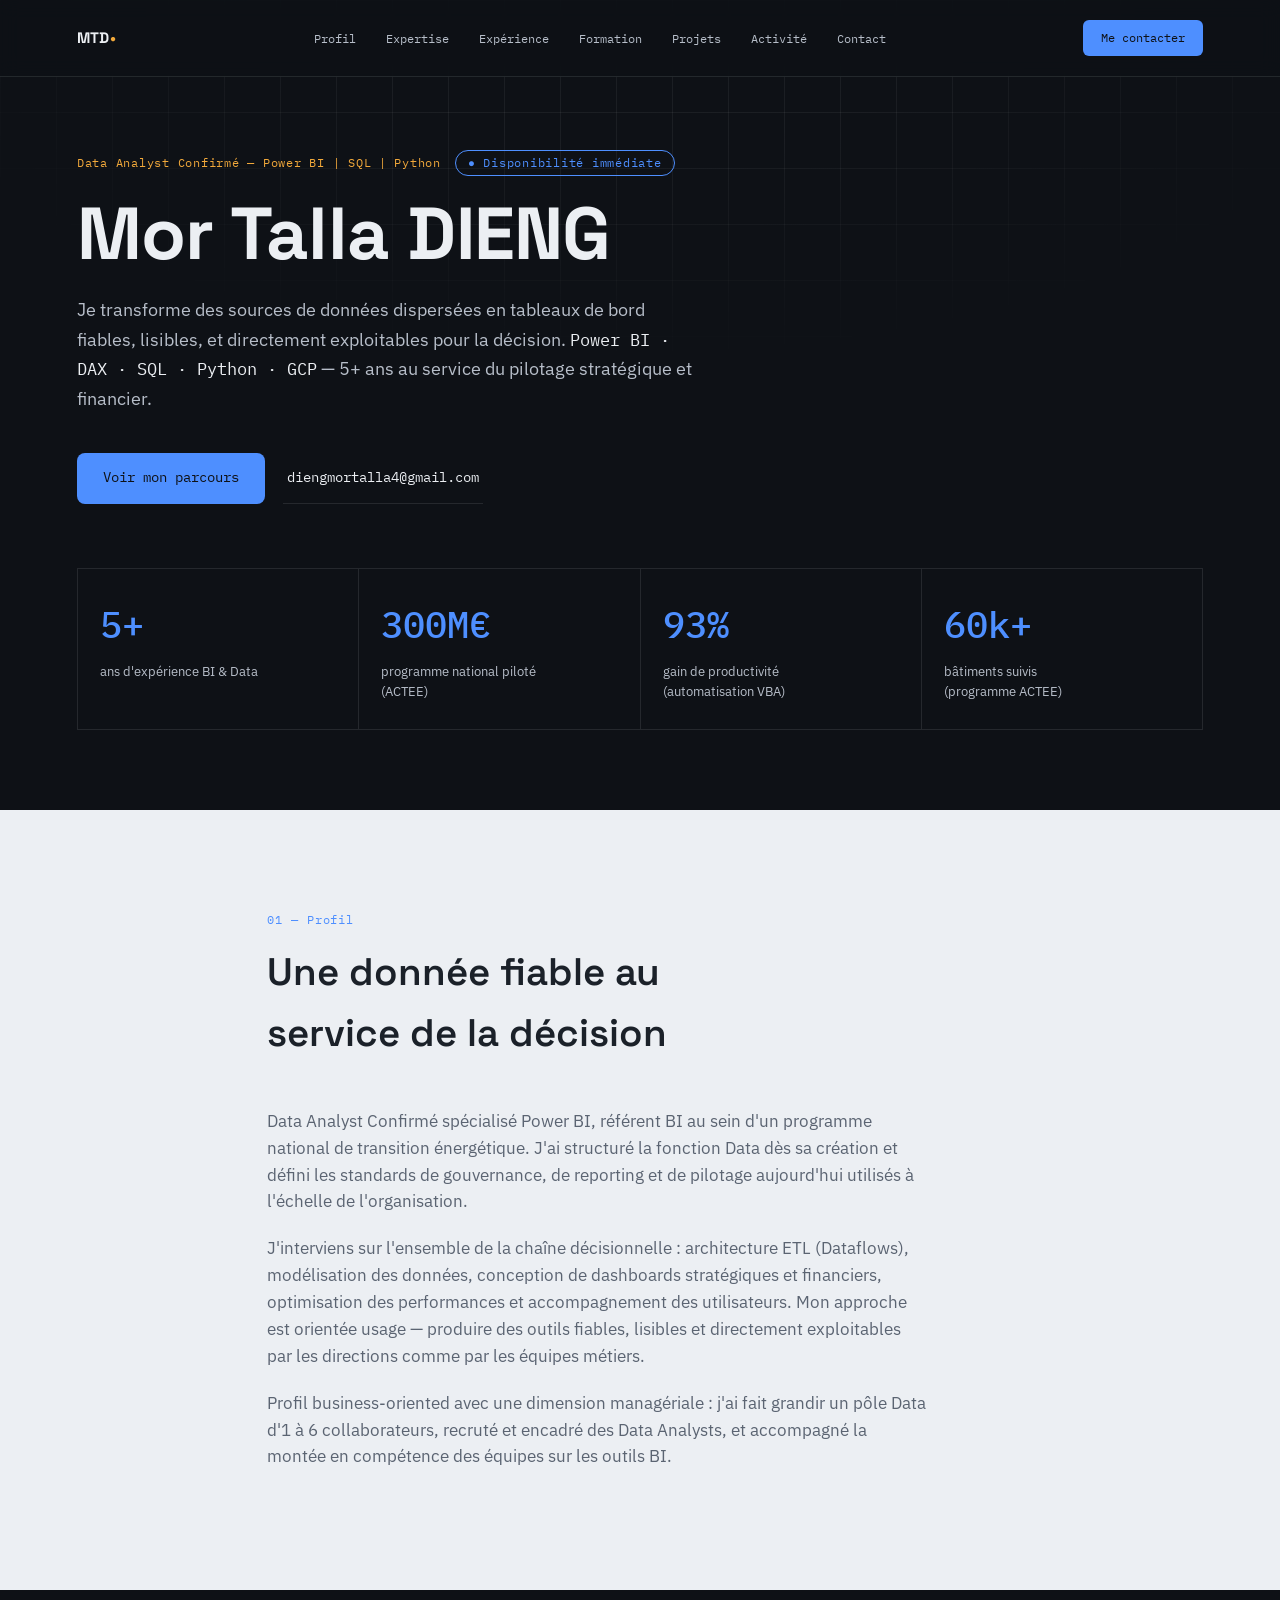
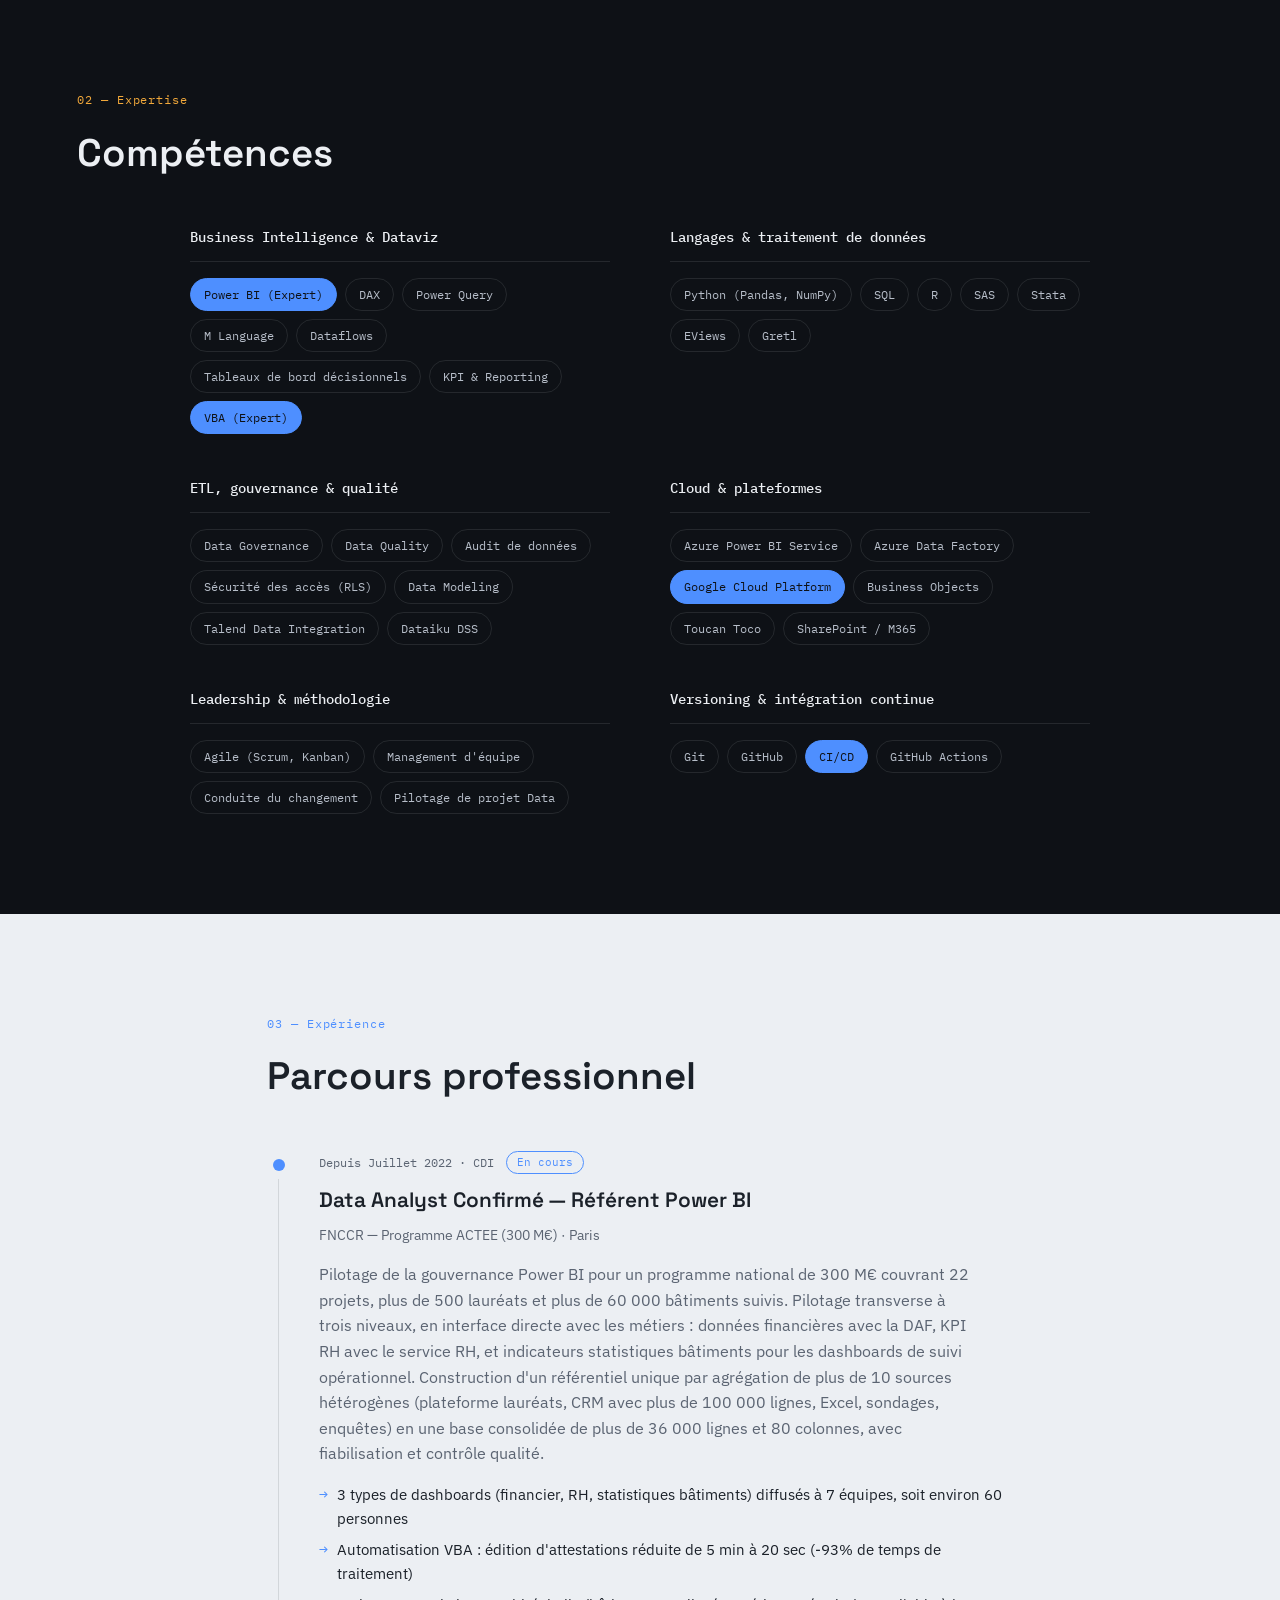
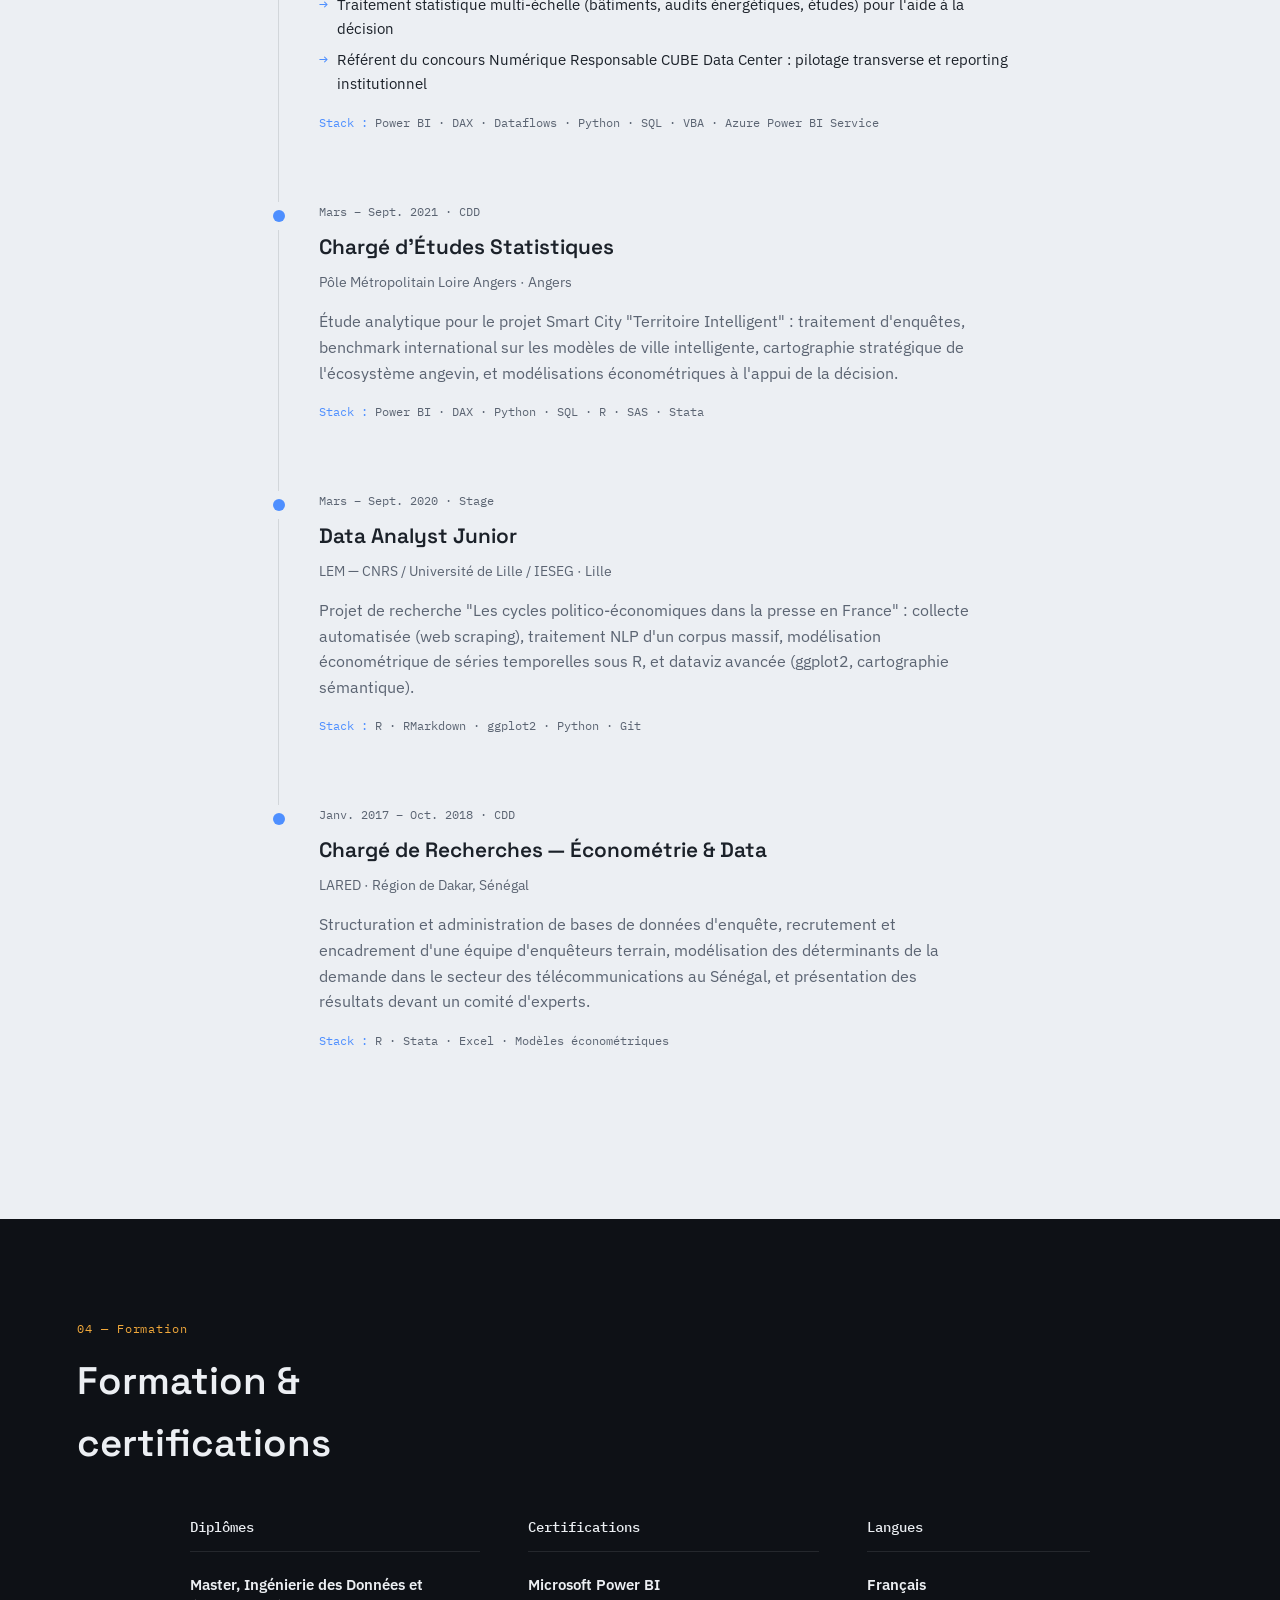
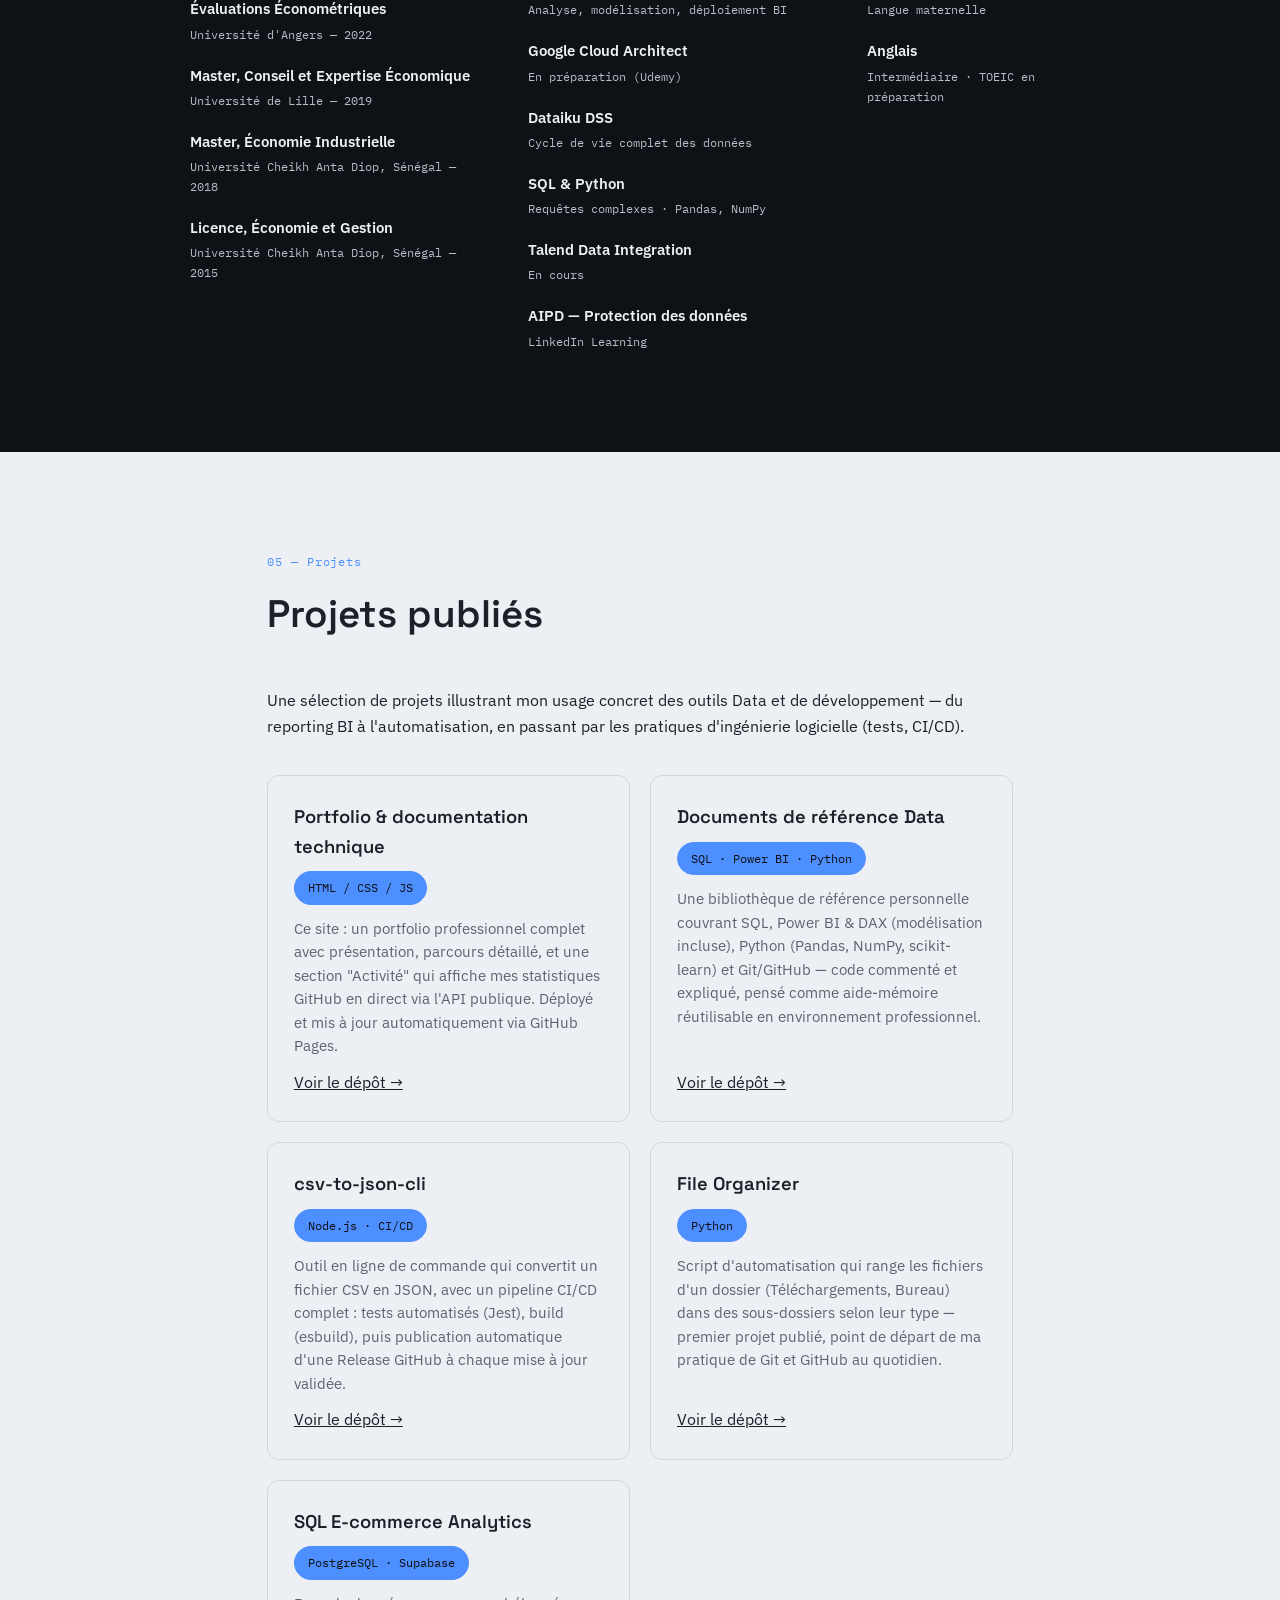
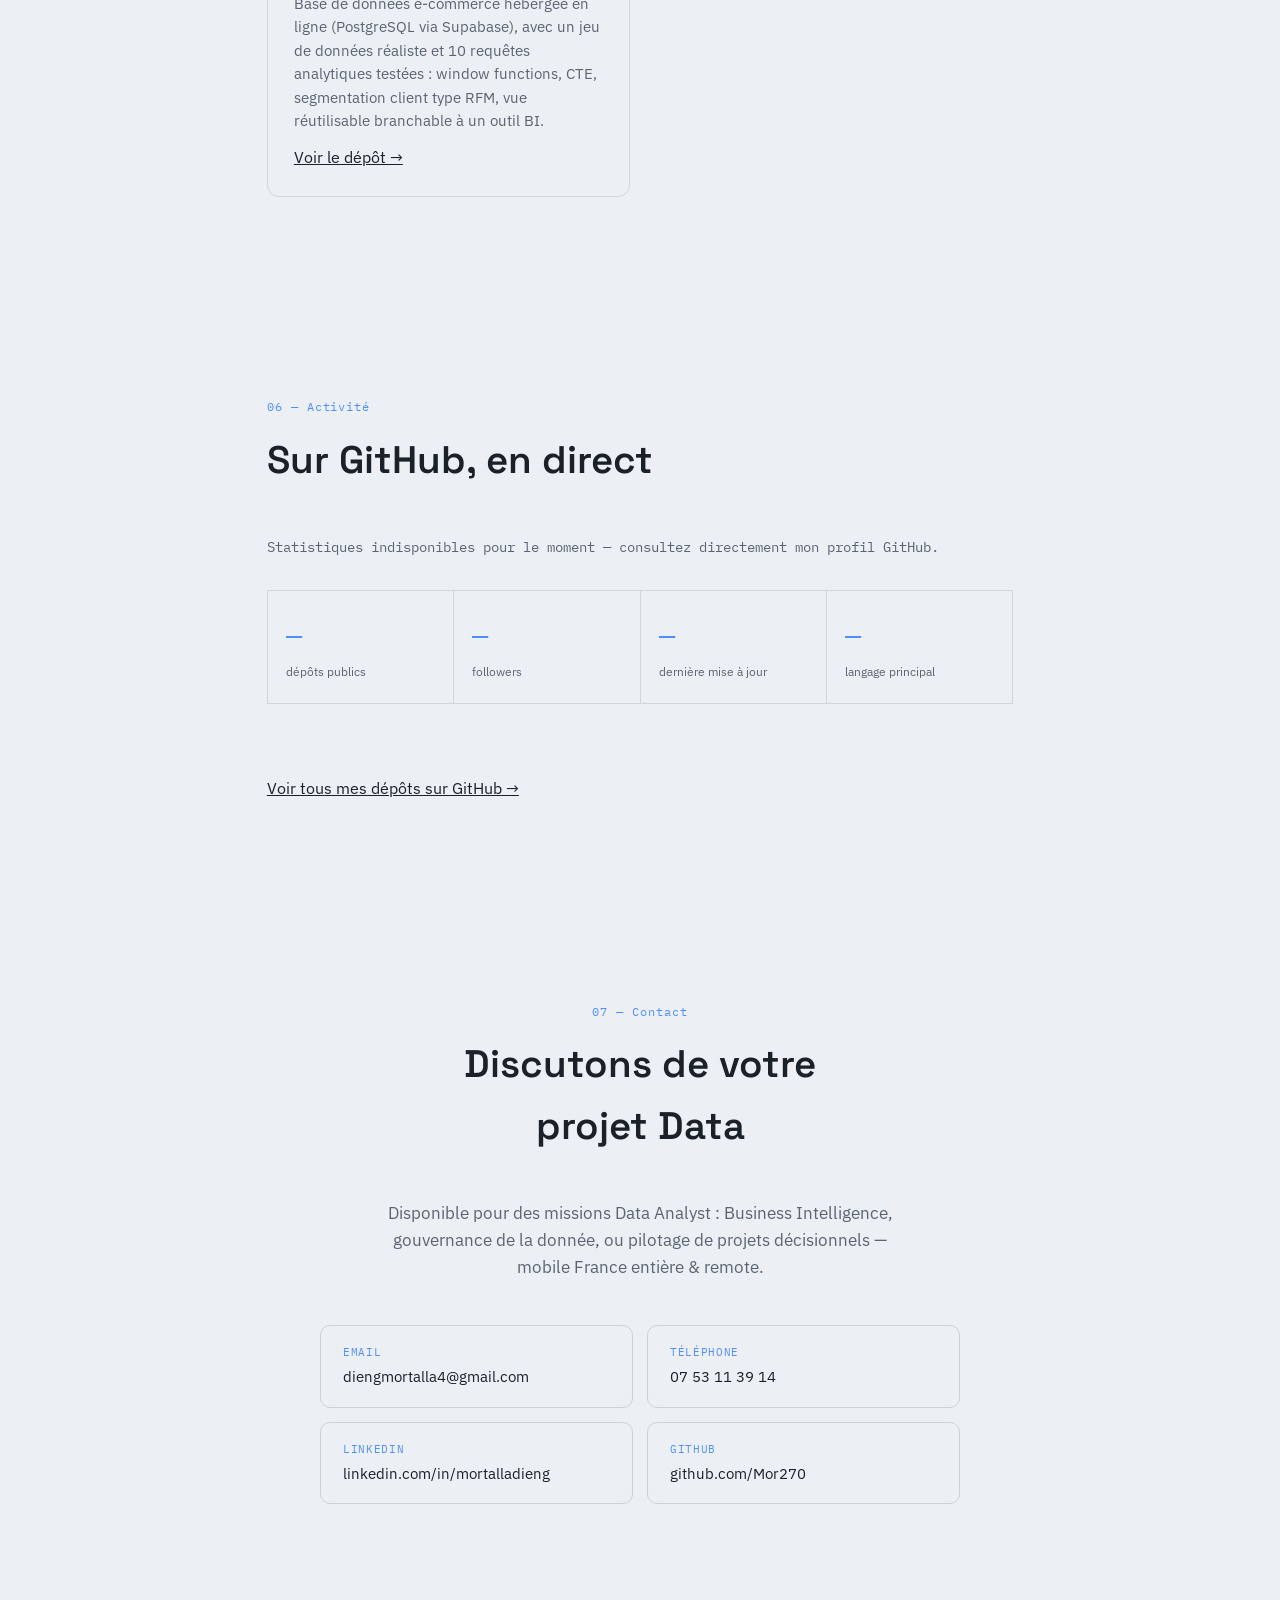
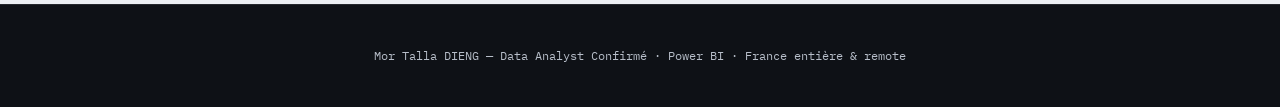
==== index.html @ d87e09d9 "Update portfolio description experience years" ====
<!DOCTYPE html>
<html lang="fr">
<head>
<meta charset="UTF-8">
<meta name="viewport" content="width=device-width, initial-scale=1.0">
<title>Mor Talla DIENG — Data Analyst Confirmé · Power BI | SQL | Python</title>
<meta name="description" content="Portfolio de Mor Talla DIENG, Data Analyst Confirmé spécialisé Power BI, SQL, Python. 4+ ans d'expérience en Business Intelligence.">
<link rel="preconnect" href="https://fonts.googleapis.com">
<link rel="preconnect" href="https://fonts.gstatic.com" crossorigin>
<link href="https://fonts.googleapis.com/css2?family=Space+Grotesk:wght@500;600;700&family=IBM+Plex+Sans:wght@400;500;600&family=IBM+Plex+Mono:wght@400;500&display=swap" rel="stylesheet">
<link rel="stylesheet" href="style.css">
</head>
<body>

<nav class="nav">
  <span class="nav-mark">MTD<span class="nav-dot">•</span></span>
  <div class="nav-links">
    <a href="#profil">Profil</a>
    <a href="#expertise">Expertise</a>
    <a href="#experience">Expérience</a>
    <a href="#formation">Formation</a>
    <a href="#projets">Projets</a>
    <a href="#activite">Activité</a>
    <a href="#contact">Contact</a>
  </div>
  <a href="mailto:diengmortalla4@gmail.com" class="nav-cta">Me contacter</a>
</nav>

<header class="hero">
  <div class="hero-grid" aria-hidden="true"></div>
  <p class="eyebrow">Data Analyst Confirmé — Power BI | SQL | Python <span class="availability-badge">● Disponibilité immédiate</span></p>
  <h1 class="hero-title">Mor Talla DIENG</h1>
  <p class="hero-sub">Je transforme des sources de données dispersées en tableaux de bord fiables, lisibles, et directement exploitables pour la décision. <span class="hero-sub-accent">Power BI · DAX · SQL · Python · GCP</span> — 5+ ans au service du pilotage stratégique et financier.</p>

  <div class="hero-actions">
    <a href="#experience" class="hero-cta-primary">Voir mon parcours</a>
    <a href="mailto:diengmortalla4@gmail.com" class="hero-cta-secondary">diengmortalla4@gmail.com</a>
  </div>

  <div class="kpi-strip">
    <div class="kpi-card">
      <span class="kpi-number" data-target="5" data-suffix="+">0</span>
      <span class="kpi-label">ans d'expérience BI &amp; Data</span>
    </div>
    <div class="kpi-card">
      <span class="kpi-number" data-target="300" data-suffix="M€">0</span>
      <span class="kpi-label">programme national piloté (ACTEE)</span>
    </div>
    <div class="kpi-card">
      <span class="kpi-number" data-target="93" data-suffix="%">0</span>
      <span class="kpi-label">gain de productivité (automatisation VBA)</span>
    </div>
    <div class="kpi-card">
      <span class="kpi-number" data-target="60" data-suffix="k+">0</span>
      <span class="kpi-label">bâtiments suivis (programme ACTEE)</span>
    </div>
  </div>
</header>

<main>

<section id="profil" class="section">
  <p class="section-eyebrow">01 — Profil</p>
  <h2 class="section-title">Une donnée fiable au service de la décision</h2>
  <div class="prose">
    <p>Data Analyst Confirmé spécialisé Power BI, référent BI au sein d'un programme national de transition énergétique. J'ai structuré la fonction Data dès sa création et défini les standards de gouvernance, de reporting et de pilotage aujourd'hui utilisés à l'échelle de l'organisation.</p>
    <p>J'interviens sur l'ensemble de la chaîne décisionnelle : architecture ETL (Dataflows), modélisation des données, conception de dashboards stratégiques et financiers, optimisation des performances et accompagnement des utilisateurs. Mon approche est orientée usage — produire des outils fiables, lisibles et directement exploitables par les directions comme par les équipes métiers.</p>
    <p>Profil business-oriented avec une dimension managériale : j'ai fait grandir un pôle Data d'1 à 6 collaborateurs, recruté et encadré des Data Analysts, et accompagné la montée en compétence des équipes sur les outils BI.</p>
  </div>
</section>

<section id="expertise" class="section section-dark">
  <p class="section-eyebrow">02 — Expertise</p>
  <h2 class="section-title">Compétences</h2>

  <div class="expertise-grid">
    <div class="expertise-group">
      <h3>Business Intelligence &amp; Dataviz</h3>
      <div class="tag-row">
        <span class="tag tag-primary">Power BI (Expert)</span>
        <span class="tag">DAX</span>
        <span class="tag">Power Query</span>
        <span class="tag">M Language</span>
        <span class="tag">Dataflows</span>
        <span class="tag">Tableaux de bord décisionnels</span>
        <span class="tag">KPI &amp; Reporting</span>
        <span class="tag tag-primary">VBA (Expert)</span>
      </div>
    </div>
    <div class="expertise-group">
      <h3>Langages &amp; traitement de données</h3>
      <div class="tag-row">
        <span class="tag">Python (Pandas, NumPy)</span>
        <span class="tag">SQL</span>
        <span class="tag">R</span>
        <span class="tag">SAS</span>
        <span class="tag">Stata</span>
        <span class="tag">EViews</span>
        <span class="tag">Gretl</span>
      </div>
    </div>
    <div class="expertise-group">
      <h3>ETL, gouvernance &amp; qualité</h3>
      <div class="tag-row">
        <span class="tag">Data Governance</span>
        <span class="tag">Data Quality</span>
        <span class="tag">Audit de données</span>
        <span class="tag">Sécurité des accès (RLS)</span>
        <span class="tag">Data Modeling</span>
        <span class="tag">Talend Data Integration</span>
        <span class="tag">Dataiku DSS</span>
      </div>
    </div>
    <div class="expertise-group">
      <h3>Cloud &amp; plateformes</h3>
      <div class="tag-row">
        <span class="tag">Azure Power BI Service</span>
        <span class="tag">Azure Data Factory</span>
        <span class="tag tag-primary">Google Cloud Platform</span>
        <span class="tag">Business Objects</span>
        <span class="tag">Toucan Toco</span>
        <span class="tag">SharePoint / M365</span>
      </div>
    </div>
    <div class="expertise-group">
      <h3>Leadership &amp; méthodologie</h3>
      <div class="tag-row">
        <span class="tag">Agile (Scrum, Kanban)</span>
        <span class="tag">Management d'équipe</span>
        <span class="tag">Conduite du changement</span>
        <span class="tag">Pilotage de projet Data</span>
      </div>
    </div>
    <div class="expertise-group">
      <h3>Versioning &amp; intégration continue</h3>
      <div class="tag-row">
        <span class="tag">Git</span>
        <span class="tag">GitHub</span>
        <span class="tag tag-primary">CI/CD</span>
        <span class="tag">GitHub Actions</span>
      </div>
    </div>
  </div>
</section>

<section id="experience" class="section">
  <p class="section-eyebrow">03 — Expérience</p>
  <h2 class="section-title">Parcours professionnel</h2>

  <div class="timeline">

    <article class="timeline-entry">
      <div class="timeline-marker"><span class="timeline-dot"></span><span class="timeline-line"></span></div>
      <div class="timeline-content">
        <div class="timeline-meta">
          <span class="timeline-date">Depuis Juillet 2022 · CDI</span>
          <span class="timeline-current">En cours</span>
        </div>
        <h3>Data Analyst Confirmé — Référent Power BI</h3>
        <p class="timeline-org">FNCCR — Programme ACTEE (300 M€) · Paris</p>
        <p>Pilotage de la gouvernance Power BI pour un programme national de 300 M€ couvrant 22 projets, plus de 500 lauréats et plus de 60 000 bâtiments suivis. Pilotage transverse à trois niveaux, en interface directe avec les métiers : données financières avec la DAF, KPI RH avec le service RH, et indicateurs statistiques bâtiments pour les dashboards de suivi opérationnel. Construction d'un référentiel unique par agrégation de plus de 10 sources hétérogènes (plateforme lauréats, CRM avec plus de 100 000 lignes, Excel, sondages, enquêtes) en une base consolidée de plus de 36 000 lignes et 80 colonnes, avec fiabilisation et contrôle qualité.</p>
        <ul class="timeline-highlights">
          <li>3 types de dashboards (financier, RH, statistiques bâtiments) diffusés à 7 équipes, soit environ 60 personnes</li>
          <li>Automatisation VBA : édition d'attestations réduite de 5 min à 20 sec (-93% de temps de traitement)</li>
          <li>Traitement statistique multi-échelle (bâtiments, audits énergétiques, études) pour l'aide à la décision</li>
          <li>Référent du concours Numérique Responsable CUBE Data Center : pilotage transverse et reporting institutionnel</li>
        </ul>
        <p class="timeline-stack"><span>Stack :</span> Power BI · DAX · Dataflows · Python · SQL · VBA · Azure Power BI Service</p>
      </div>
    </article>

    <article class="timeline-entry">
      <div class="timeline-marker"><span class="timeline-dot"></span><span class="timeline-line"></span></div>
      <div class="timeline-content">
        <div class="timeline-meta"><span class="timeline-date">Mars – Sept. 2021 · CDD</span></div>
        <h3>Chargé d'Études Statistiques</h3>
        <p class="timeline-org">Pôle Métropolitain Loire Angers · Angers</p>
        <p>Étude analytique pour le projet Smart City "Territoire Intelligent" : traitement d'enquêtes, benchmark international sur les modèles de ville intelligente, cartographie stratégique de l'écosystème angevin, et modélisations économétriques à l'appui de la décision.</p>
        <p class="timeline-stack"><span>Stack :</span> Power BI · DAX · Python · SQL · R · SAS · Stata</p>
      </div>
    </article>

    <article class="timeline-entry">
      <div class="timeline-marker"><span class="timeline-dot"></span><span class="timeline-line"></span></div>
      <div class="timeline-content">
        <div class="timeline-meta"><span class="timeline-date">Mars – Sept. 2020 · Stage</span></div>
        <h3>Data Analyst Junior</h3>
        <p class="timeline-org">LEM — CNRS / Université de Lille / IESEG · Lille</p>
        <p>Projet de recherche "Les cycles politico-économiques dans la presse en France" : collecte automatisée (web scraping), traitement NLP d'un corpus massif, modélisation économétrique de séries temporelles sous R, et dataviz avancée (ggplot2, cartographie sémantique).</p>
        <p class="timeline-stack"><span>Stack :</span> R · RMarkdown · ggplot2 · Python · Git</p>
      </div>
    </article>

    <article class="timeline-entry">
      <div class="timeline-marker"><span class="timeline-dot"></span></div>
      <div class="timeline-content">
        <div class="timeline-meta"><span class="timeline-date">Janv. 2017 – Oct. 2018 · CDD</span></div>
        <h3>Chargé de Recherches — Économétrie &amp; Data</h3>
        <p class="timeline-org">LARED · Région de Dakar, Sénégal</p>
        <p>Structuration et administration de bases de données d'enquête, recrutement et encadrement d'une équipe d'enquêteurs terrain, modélisation des déterminants de la demande dans le secteur des télécommunications au Sénégal, et présentation des résultats devant un comité d'experts.</p>
        <p class="timeline-stack"><span>Stack :</span> R · Stata · Excel · Modèles économétriques</p>
      </div>
    </article>

  </div>
</section>

<section id="formation" class="section section-dark">
  <p class="section-eyebrow">04 — Formation</p>
  <h2 class="section-title">Formation &amp; certifications</h2>

  <div class="formation-grid">
    <div>
      <h3 class="formation-heading">Diplômes</h3>
      <ul class="formation-list">
        <li><strong>Master, Ingénierie des Données et Évaluations Économétriques</strong><span>Université d'Angers — 2022</span></li>
        <li><strong>Master, Conseil et Expertise Économique</strong><span>Université de Lille — 2019</span></li>
        <li><strong>Master, Économie Industrielle</strong><span>Université Cheikh Anta Diop, Sénégal — 2018</span></li>
        <li><strong>Licence, Économie et Gestion</strong><span>Université Cheikh Anta Diop, Sénégal — 2015</span></li>
      </ul>
    </div>
    <div>
      <h3 class="formation-heading">Certifications</h3>
      <ul class="formation-list">
        <li><strong>Microsoft Power BI</strong><span>Analyse, modélisation, déploiement BI</span></li>
        <li><strong>Google Cloud Architect</strong><span>En préparation (Udemy)</span></li>
        <li><strong>Dataiku DSS</strong><span>Cycle de vie complet des données</span></li>
        <li><strong>SQL &amp; Python</strong><span>Requêtes complexes · Pandas, NumPy</span></li>
        <li><strong>Talend Data Integration</strong><span>En cours</span></li>
        <li><strong>AIPD — Protection des données</strong><span>LinkedIn Learning</span></li>
      </ul>
    </div>
    <div>
      <h3 class="formation-heading">Langues</h3>
      <ul class="formation-list">
        <li><strong>Français</strong><span>Langue maternelle</span></li>
        <li><strong>Anglais</strong><span>Intermédiaire · TOEIC en préparation</span></li>
      </ul>
    </div>
  </div>
</section>

<section id="projets" class="section">
  <p class="section-eyebrow">05 — Projets</p>
  <h2 class="section-title">Projets publiés</h2>
  <p class="prose">Une sélection de projets illustrant mon usage concret des outils Data et de développement — du reporting BI à l'automatisation, en passant par les pratiques d'ingénierie logicielle (tests, CI/CD).</p>

  <div class="project-grid">

    <article class="project-card">
      <div class="project-card-head">
        <h3>Portfolio &amp; documentation technique</h3>
        <span class="tag tag-primary">HTML / CSS / JS</span>
      </div>
      <p>Ce site : un portfolio professionnel complet avec présentation, parcours détaillé, et une section "Activité" qui affiche mes statistiques GitHub en direct via l'API publique. Déployé et mis à jour automatiquement via GitHub Pages.</p>
      <a href="https://github.com/Mor270/portfolio-site" target="_blank" rel="noopener" class="log-link">Voir le dépôt →</a>
    </article>

    <article class="project-card">
      <div class="project-card-head">
        <h3>Documents de référence Data</h3>
        <span class="tag tag-primary">SQL · Power BI · Python</span>
      </div>
      <p>Une bibliothèque de référence personnelle couvrant SQL, Power BI &amp; DAX (modélisation incluse), Python (Pandas, NumPy, scikit-learn) et Git/GitHub — code commenté et expliqué, pensé comme aide-mémoire réutilisable en environnement professionnel.</p>
      <a href="https://github.com/Mor270/Ressource-Data" target="_blank" rel="noopener" class="log-link">Voir le dépôt →</a>
    </article>

    <article class="project-card">
      <div class="project-card-head">
        <h3>csv-to-json-cli</h3>
        <span class="tag tag-primary">Node.js · CI/CD</span>
      </div>
      <p>Outil en ligne de commande qui convertit un fichier CSV en JSON, avec un pipeline CI/CD complet : tests automatisés (Jest), build (esbuild), puis publication automatique d'une Release GitHub à chaque mise à jour validée.</p>
      <a href="https://github.com/Mor270/csv-to-json-cli" target="_blank" rel="noopener" class="log-link">Voir le dépôt →</a>
    </article>

    <article class="project-card">
      <div class="project-card-head">
        <h3>File Organizer</h3>
        <span class="tag tag-primary">Python</span>
      </div>
      <p>Script d'automatisation qui range les fichiers d'un dossier (Téléchargements, Bureau) dans des sous-dossiers selon leur type — premier projet publié, point de départ de ma pratique de Git et GitHub au quotidien.</p>
      <a href="https://github.com/Mor270/projet" target="_blank" rel="noopener" class="log-link">Voir le dépôt →</a>
    </article>

    <article class="project-card">
      <div class="project-card-head">
        <h3>SQL E-commerce Analytics</h3>
        <span class="tag tag-primary">PostgreSQL · Supabase</span>
      </div>
      <p>Base de données e-commerce hébergée en ligne (PostgreSQL via Supabase), avec un jeu de données réaliste et 10 requêtes analytiques testées : window functions, CTE, segmentation client type RFM, vue réutilisable branchable à un outil BI.</p>
      <a href="https://github.com/Mor270/sql-ecommerce-analytics" target="_blank" rel="noopener" class="log-link">Voir le dépôt →</a>
    </article>

  </div>
</section>

<section id="activite" class="section">
  <p class="section-eyebrow">06 — Activité</p>
  <h2 class="section-title">Sur GitHub, en direct</h2>
  <p class="prose"><span class="activity-intro">Chargement des statistiques publiques…</span></p>

  <div class="github-stats" id="githubStats" aria-live="polite">
    <div class="gh-stat">
      <span class="gh-stat-value" id="ghRepos">—</span>
      <span class="gh-stat-label">dépôts publics</span>
    </div>
    <div class="gh-stat">
      <span class="gh-stat-value" id="ghFollowers">—</span>
      <span class="gh-stat-label">followers</span>
    </div>
    <div class="gh-stat">
      <span class="gh-stat-value" id="ghUpdated">—</span>
      <span class="gh-stat-label">dernière mise à jour</span>
    </div>
    <div class="gh-stat">
      <span class="gh-stat-value" id="ghLang">—</span>
      <span class="gh-stat-label">langage principal</span>
    </div>
  </div>

  <div class="repo-list" id="repoList"></div>

  <a href="https://github.com/Mor270" target="_blank" rel="noopener" class="log-link">Voir tous mes dépôts sur GitHub →</a>
</section>

<section id="contact" class="section section-contact">
  <p class="section-eyebrow">07 — Contact</p>
  <h2 class="section-title">Discutons de votre projet Data</h2>
  <p class="contact-lead">Disponible pour des missions Data Analyst : Business Intelligence, gouvernance de la donnée, ou pilotage de projets décisionnels — mobile France entière &amp; remote.</p>
  <div class="contact-links">
    <a href="mailto:diengmortalla4@gmail.com" class="contact-link">
      <span class="contact-label">Email</span>
      <span class="contact-value">diengmortalla4@gmail.com</span>
    </a>
    <a href="tel:+33753113914" class="contact-link">
      <span class="contact-label">Téléphone</span>
      <span class="contact-value">07 53 11 39 14</span>
    </a>
    <a href="https://linkedin.com/in/mortalladieng" target="_blank" rel="noopener" class="contact-link">
      <span class="contact-label">LinkedIn</span>
      <span class="contact-value">linkedin.com/in/mortalladieng</span>
    </a>
    <a href="https://github.com/Mor270" target="_blank" rel="noopener" class="contact-link">
      <span class="contact-label">GitHub</span>
      <span class="contact-value">github.com/Mor270</span>
    </a>
  </div>
</section>

</main>

<footer class="footer">
  <p>Mor Talla DIENG — Data Analyst Confirmé · Power BI · France entière &amp; remote</p>
</footer>

<script src="script.js"></script>
</body>
</html>
---- style.css ----
/* ============================================
   Tokens
   ============================================ */
:root {
  --ink: #0E1116;
  --panel: #171B22;
  --panel-2: #1E232C;
  --paper: #ECEFF3;
  --paper-dim: #B7BEC9;
  --signal-blue: #4E8FFF;
  --signal-amber: #F2A93B;
  --line: rgba(236, 239, 243, 0.1);

  --text-dark: #1B2129;
  --text-dim: #5B6472;

  --font-display: 'Space Grotesk', sans-serif;
  --font-body: 'IBM Plex Sans', sans-serif;
  --font-mono: 'IBM Plex Mono', monospace;

  --max-w: 900px;
}

* { box-sizing: border-box; }

html { scroll-behavior: smooth; }

@media (prefers-reduced-motion: reduce) {
  html { scroll-behavior: auto; }
  * { animation-duration: 0.01ms !important; animation-iteration-count: 1 !important; transition-duration: 0.01ms !important; }
}

body {
  margin: 0;
  background: var(--paper);
  color: var(--text-dark);
  font-family: var(--font-body);
  line-height: 1.6;
  -webkit-font-smoothing: antialiased;
}

a { color: inherit; }
ul { margin: 0; padding: 0; list-style: none; }

/* ============================================
   Nav
   ============================================ */
.nav {
  position: fixed;
  top: 0; left: 0; right: 0;
  z-index: 100;
  display: flex;
  justify-content: space-between;
  align-items: center;
  padding: 20px 6vw;
  background: rgba(14, 17, 22, 0.85);
  backdrop-filter: blur(10px);
  border-bottom: 1px solid var(--line);
}

.nav-mark {
  font-family: var(--font-display);
  font-weight: 700;
  font-size: 0.95rem;
  color: var(--paper);
  letter-spacing: 0.02em;
}

.nav-dot { color: var(--signal-amber); }

.nav-links {
  display: flex;
  gap: 30px;
}

.nav-links a {
  font-family: var(--font-mono);
  font-size: 0.75rem;
  text-decoration: none;
  color: var(--paper-dim);
  transition: color 0.2s ease;
}

.nav-links a:hover, .nav-links a:focus-visible { color: var(--paper); }

.nav-cta {
  font-family: var(--font-mono);
  font-size: 0.72rem;
  text-decoration: none;
  color: var(--ink);
  background: var(--signal-blue);
  padding: 9px 18px;
  border-radius: 6px;
  transition: background 0.2s ease;
}

.nav-cta:hover, .nav-cta:focus-visible { background: var(--signal-amber); }

@media (max-width: 800px) {
  .nav-links { display: none; }
}

/* ============================================
   Hero
   ============================================ */
.hero {
  background: var(--ink);
  color: var(--paper);
  padding: 150px 6vw 80px;
  position: relative;
  overflow: hidden;
}

.hero-grid {
  position: absolute;
  inset: 0;
  background-image:
    linear-gradient(var(--line) 1px, transparent 1px),
    linear-gradient(90deg, var(--line) 1px, transparent 1px);
  background-size: 56px 56px;
  mask-image: radial-gradient(ellipse 80% 60% at 50% 0%, black 30%, transparent 75%);
  opacity: 0.6;
}

.eyebrow {
  position: relative;
  font-family: var(--font-mono);
  font-size: 0.78rem;
  letter-spacing: 0.06em;
  color: var(--signal-amber);
  margin: 0 0 20px;
  display: flex;
  flex-wrap: wrap;
  align-items: center;
  gap: 14px;
}

.availability-badge {
  color: var(--signal-blue);
  font-size: 0.72rem;
  border: 1px solid var(--signal-blue);
  border-radius: 100px;
  padding: 3px 12px;
}

.eyebrow-secondary {
  position: relative;
  font-family: var(--font-mono);
  font-size: 0.72rem;
  letter-spacing: 0.04em;
  color: var(--paper-dim);
  margin: -8px 0 22px;
}

.hero-title {
  position: relative;
  font-family: var(--font-display);
  font-weight: 700;
  font-size: clamp(2.6rem, 7vw, 4.6rem);
  line-height: 1.02;
  margin: 0 0 24px;
  letter-spacing: -0.01em;
  max-width: 14ch;
}

.hero-sub {
  position: relative;
  font-size: clamp(1rem, 1.6vw, 1.15rem);
  color: var(--paper-dim);
  max-width: 620px;
  margin: 0 0 40px;
}

.hero-sub-accent { color: var(--paper); font-family: var(--font-mono); font-size: 0.92em; }

.hero-actions {
  position: relative;
  display: flex;
  flex-wrap: wrap;
  gap: 18px;
  margin-bottom: 64px;
}

.hero-cta-primary {
  font-family: var(--font-mono);
  font-size: 0.85rem;
  text-decoration: none;
  color: var(--ink);
  background: var(--signal-blue);
  padding: 14px 26px;
  border-radius: 8px;
  transition: transform 0.2s ease, background 0.2s ease;
}

.hero-cta-primary:hover, .hero-cta-primary:focus-visible {
  background: var(--signal-amber);
  transform: translateY(-2px);
}

.hero-cta-secondary {
  font-family: var(--font-mono);
  font-size: 0.85rem;
  text-decoration: none;
  color: var(--paper);
  padding: 14px 4px;
  border-bottom: 1px solid var(--line);
}

.hero-cta-secondary:hover, .hero-cta-secondary:focus-visible { border-color: var(--signal-blue); }

/* KPI strip — the signature element */
.kpi-strip {
  position: relative;
  display: grid;
  grid-template-columns: repeat(4, 1fr);
  border-top: 1px solid var(--line);
  border-left: 1px solid var(--line);
}

.kpi-card {
  padding: 26px 22px;
  border-right: 1px solid var(--line);
  border-bottom: 1px solid var(--line);
}

.kpi-number {
  display: block;
  font-family: var(--font-mono);
  font-weight: 500;
  font-size: clamp(1.7rem, 3vw, 2.3rem);
  color: var(--signal-blue);
  margin-bottom: 8px;
}

.kpi-label {
  display: block;
  font-size: 0.8rem;
  color: var(--paper-dim);
  max-width: 20ch;
}

@media (max-width: 720px) {
  .kpi-strip { grid-template-columns: repeat(2, 1fr); }
}

/* ============================================
   Sections
   ============================================ */
.section {
  padding: 100px 6vw;
  max-width: var(--max-w);
  margin: 0 auto;
}

.section-dark {
  max-width: none;
  background: var(--ink);
  color: var(--paper);
}

.section-dark > * { max-width: var(--max-w); margin-left: auto; margin-right: auto; }

.section-eyebrow {
  font-family: var(--font-mono);
  font-size: 0.75rem;
  letter-spacing: 0.08em;
  color: var(--signal-blue);
  margin: 0 0 12px;
}

.section-dark .section-eyebrow { color: var(--signal-amber); }

.section-title {
  font-family: var(--font-display);
  font-weight: 600;
  font-size: clamp(1.8rem, 3.6vw, 2.4rem);
  margin: 0 0 44px;
  max-width: 18ch;
}

.prose p {
  font-size: 1.05rem;
  color: var(--text-dim);
  margin: 0 0 20px;
  max-width: 66ch;
}

/* ============================================
   Expertise
   ============================================ */
.expertise-grid {
  display: grid;
  grid-template-columns: 1fr 1fr;
  gap: 44px 60px;
}

.expertise-group h3 {
  font-family: var(--font-mono);
  font-size: 0.85rem;
  font-weight: 500;
  color: var(--paper);
  margin: 0 0 16px;
  padding-bottom: 12px;
  border-bottom: 1px solid var(--line);
}

.tag-row {
  display: flex;
  flex-wrap: wrap;
  gap: 8px;
}

.tag {
  font-family: var(--font-mono);
  font-size: 0.75rem;
  color: var(--paper-dim);
  border: 1px solid var(--line);
  border-radius: 100px;
  padding: 6px 13px;
}

.tag-primary {
  color: var(--ink);
  background: var(--signal-blue);
  border-color: var(--signal-blue);
}

@media (max-width: 720px) {
  .expertise-grid { grid-template-columns: 1fr; }
}

/* ============================================
   Timeline / Experience
   ============================================ */
.timeline { display: flex; flex-direction: column; }

.timeline-entry {
  display: grid;
  grid-template-columns: 24px 1fr;
  gap: 28px;
}

.timeline-marker {
  display: flex;
  flex-direction: column;
  align-items: center;
}

.timeline-dot {
  width: 12px;
  height: 12px;
  border-radius: 50%;
  background: var(--signal-blue);
  margin-top: 8px;
  flex-shrink: 0;
}

.timeline-line {
  width: 1px;
  flex: 1;
  background: rgba(27, 33, 41, 0.12);
  margin-top: 8px;
}

.timeline-content { padding-bottom: 56px; }

.timeline-meta {
  display: flex;
  align-items: center;
  gap: 12px;
  margin-bottom: 10px;
}

.timeline-date {
  font-family: var(--font-mono);
  font-size: 0.75rem;
  color: var(--text-dim);
}

.timeline-current {
  font-family: var(--font-mono);
  font-size: 0.68rem;
  color: var(--signal-blue);
  border: 1px solid var(--signal-blue);
  border-radius: 100px;
  padding: 2px 10px;
}

.timeline-content h3 {
  font-family: var(--font-display);
  font-weight: 600;
  font-size: 1.3rem;
  margin: 0 0 6px;
}

.timeline-org {
  font-size: 0.9rem;
  color: var(--text-dim);
  margin: 0 0 16px;
}

.timeline-content > p:not(.timeline-org):not(.timeline-stack) {
  color: var(--text-dim);
  max-width: 66ch;
  margin: 0 0 16px;
}

.timeline-highlights {
  display: flex;
  flex-direction: column;
  gap: 8px;
  margin: 0 0 18px;
}

.timeline-highlights li {
  font-size: 0.92rem;
  color: var(--text-dark);
  padding-left: 18px;
  position: relative;
}

.timeline-highlights li::before {
  content: '→';
  position: absolute;
  left: 0;
  color: var(--signal-blue);
  font-family: var(--font-mono);
}

.timeline-stack {
  font-family: var(--font-mono);
  font-size: 0.78rem;
  color: var(--text-dim);
}

.timeline-stack span { color: var(--signal-blue); }

/* ============================================
   Formation
   ============================================ */
.formation-grid {
  display: grid;
  grid-template-columns: 1.3fr 1.3fr 1fr;
  gap: 44px 48px;
}

.formation-heading {
  font-family: var(--font-mono);
  font-size: 0.85rem;
  font-weight: 500;
  color: var(--paper);
  margin: 0 0 20px;
  padding-bottom: 12px;
  border-bottom: 1px solid var(--line);
}

.formation-list { display: flex; flex-direction: column; gap: 18px; }

.formation-list li { display: flex; flex-direction: column; gap: 4px; }

.formation-list strong {
  font-family: var(--font-body);
  font-weight: 600;
  font-size: 0.95rem;
  color: var(--paper);
}

.formation-list span {
  font-family: var(--font-mono);
  font-size: 0.78rem;
  color: var(--paper-dim);
}

@media (max-width: 900px) {
  .formation-grid { grid-template-columns: 1fr 1fr; }
}

@media (max-width: 560px) {
  .formation-grid { grid-template-columns: 1fr; }
}

/* ============================================
   Projets
   ============================================ */
.project-grid {
  display: grid;
  grid-template-columns: 1fr 1fr;
  gap: 20px;
  margin-top: 36px;
}

.project-card {
  border: 1px solid rgba(27, 33, 41, 0.12);
  border-radius: 12px;
  padding: 26px;
  display: flex;
  flex-direction: column;
  gap: 12px;
  transition: border-color 0.2s ease, transform 0.2s ease;
}

.project-card:hover {
  border-color: var(--signal-blue);
  transform: translateY(-2px);
}

.project-card-head {
  display: flex;
  flex-direction: column;
  gap: 10px;
}

.project-card-head h3 {
  font-family: var(--font-display);
  font-weight: 600;
  font-size: 1.15rem;
  margin: 0;
}

.project-card-head .tag {
  align-self: flex-start;
}

.project-card p {
  font-size: 0.92rem;
  color: var(--text-dim);
  margin: 0;
  flex-grow: 1;
}

@media (max-width: 720px) {
  .project-grid { grid-template-columns: 1fr; }
}

/* ============================================
   Activité GitHub
   ============================================ */
.activity-intro {
  font-family: var(--font-mono);
  font-size: 0.85rem;
  color: var(--text-dim);
}

.github-stats {
  display: grid;
  grid-template-columns: repeat(4, 1fr);
  border-top: 1px solid rgba(27, 33, 41, 0.12);
  border-left: 1px solid rgba(27, 33, 41, 0.12);
  margin: 30px 0 40px;
}

.gh-stat {
  padding: 22px 18px;
  border-right: 1px solid rgba(27, 33, 41, 0.12);
  border-bottom: 1px solid rgba(27, 33, 41, 0.12);
}

.gh-stat-value {
  display: block;
  font-family: var(--font-mono);
  font-weight: 500;
  font-size: clamp(1.3rem, 2.4vw, 1.7rem);
  color: var(--signal-blue);
  margin-bottom: 6px;
}

.gh-stat-label {
  display: block;
  font-size: 0.75rem;
  color: var(--text-dim);
}

@media (max-width: 640px) {
  .github-stats { grid-template-columns: repeat(2, 1fr); }
}

.repo-list {
  display: flex;
  flex-direction: column;
  gap: 12px;
  margin-bottom: 32px;
}

.repo-item {
  display: flex;
  justify-content: space-between;
  align-items: center;
  gap: 16px;
  padding: 16px 20px;
  border: 1px solid rgba(27, 33, 41, 0.12);
  border-radius: 10px;
  text-decoration: none;
  color: var(--text-dark);
  transition: border-color 0.2s ease, transform 0.2s ease;
}

.repo-item:hover, .repo-item:focus-visible {
  border-color: var(--signal-blue);
  transform: translateY(-1px);
}

.repo-name {
  font-family: var(--font-mono);
  font-size: 0.9rem;
  font-weight: 500;
}

.repo-desc {
  font-size: 0.82rem;
  color: var(--text-dim);
  margin-top: 2px;
}

.repo-meta {
  font-family: var(--font-mono);
  font-size: 0.75rem;
  color: var(--signal-blue);
  white-space: nowrap;
}

/* ============================================
   Contact
   ============================================ */
.section-contact { text-align: center; }
.section-contact .section-title { margin-left: auto; margin-right: auto; }

.contact-lead {
  font-size: 1.05rem;
  color: var(--text-dim);
  max-width: 52ch;
  margin: 0 auto 44px;
}

.contact-links {
  display: grid;
  grid-template-columns: 1fr 1fr;
  gap: 14px;
  max-width: 640px;
  margin: 0 auto;
}

.contact-link {
  text-decoration: none;
  color: var(--text-dark);
  border: 1px solid rgba(27, 33, 41, 0.15);
  border-radius: 10px;
  padding: 18px 22px;
  display: flex;
  flex-direction: column;
  gap: 4px;
  text-align: left;
  transition: border-color 0.2s ease, transform 0.2s ease;
}

.contact-link:hover, .contact-link:focus-visible {
  border-color: var(--signal-blue);
  transform: translateY(-2px);
}

.contact-label {
  font-family: var(--font-mono);
  font-size: 0.68rem;
  text-transform: uppercase;
  letter-spacing: 0.06em;
  color: var(--signal-blue);
}

.contact-value { font-size: 0.92rem; }

@media (max-width: 560px) {
  .contact-links { grid-template-columns: 1fr; }
}

/* ============================================
   Footer
   ============================================ */
.footer {
  background: var(--ink);
  color: var(--paper-dim);
  text-align: center;
  padding: 30px;
  font-family: var(--font-mono);
  font-size: 0.72rem;
  border-top: 1px solid var(--line);
}

/* ============================================
   Reveal on scroll
   ============================================ */
.section, .timeline-entry {
  opacity: 0;
  transform: translateY(16px);
  transition: opacity 0.6s ease, transform 0.6s ease;
}

.section.in-view, .timeline-entry.in-view {
  opacity: 1;
  transform: translateY(0);
}

.hero { opacity: 1; transform: none; }
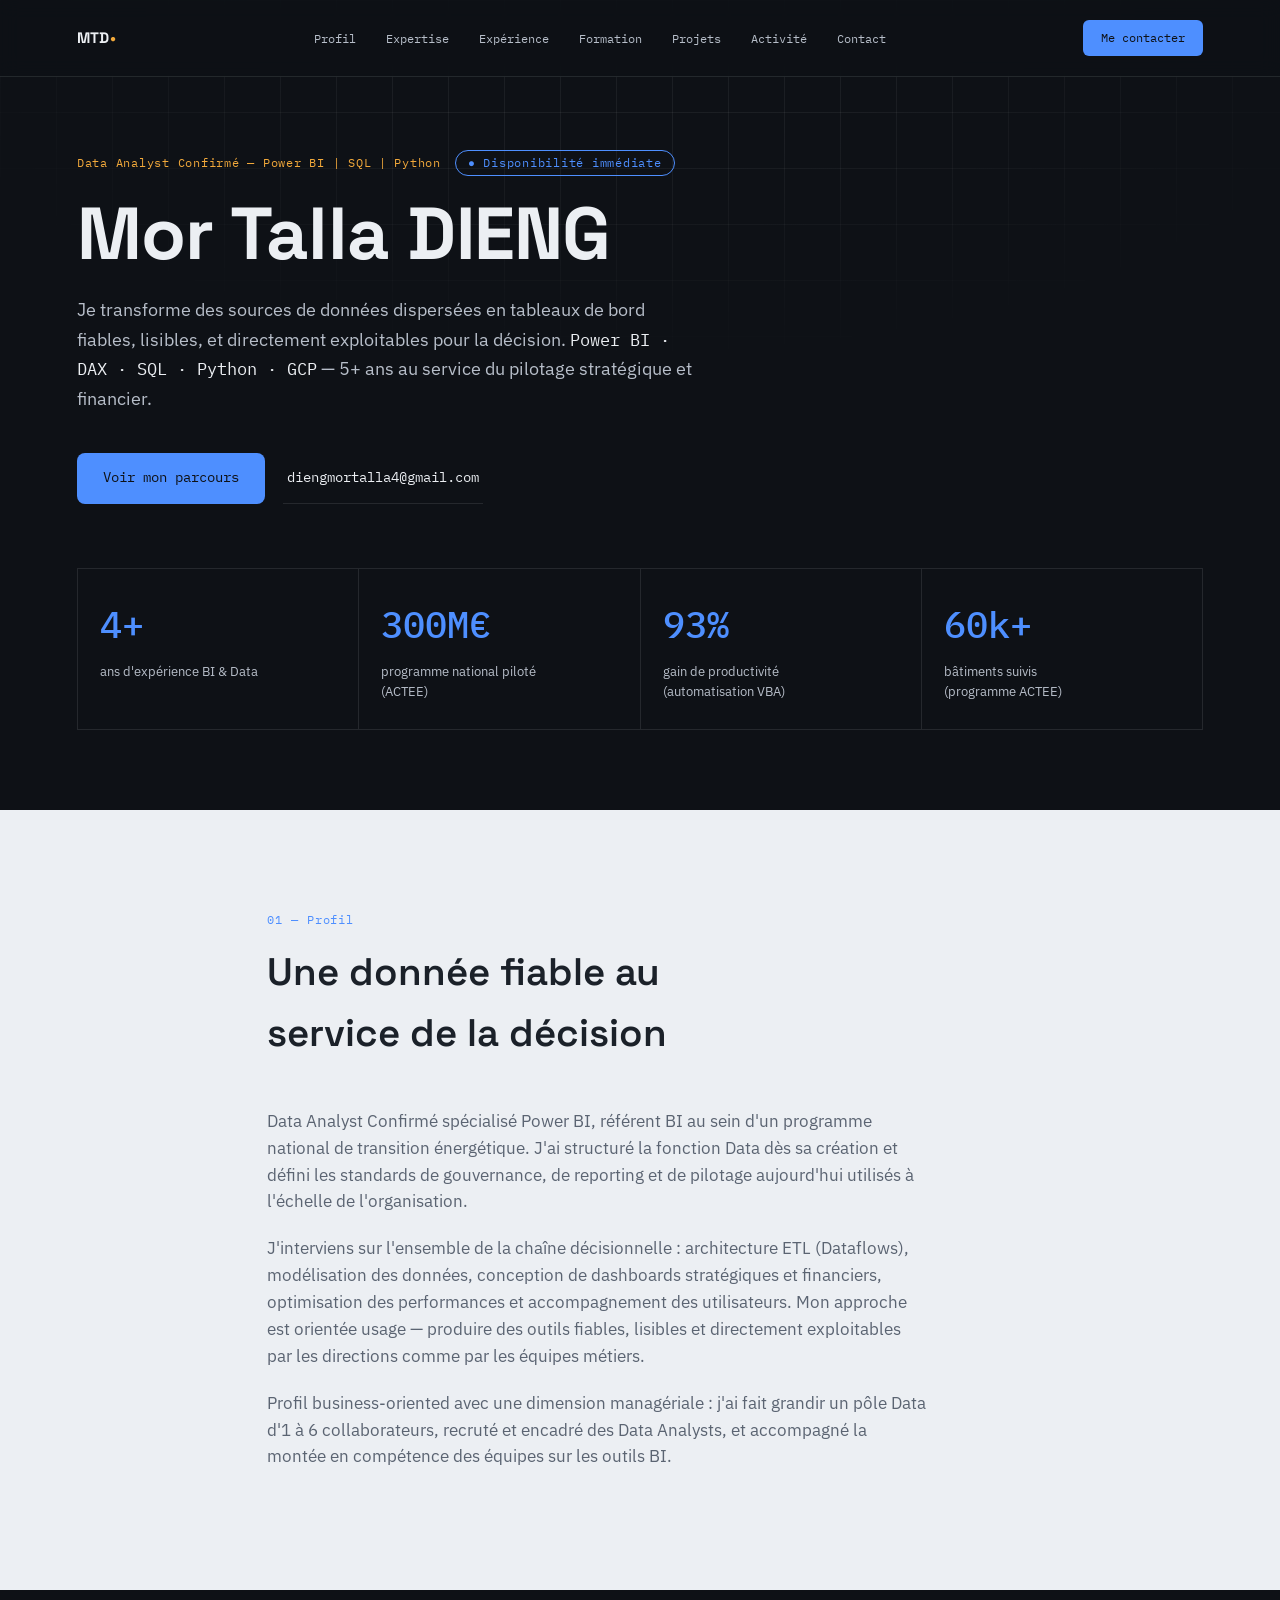
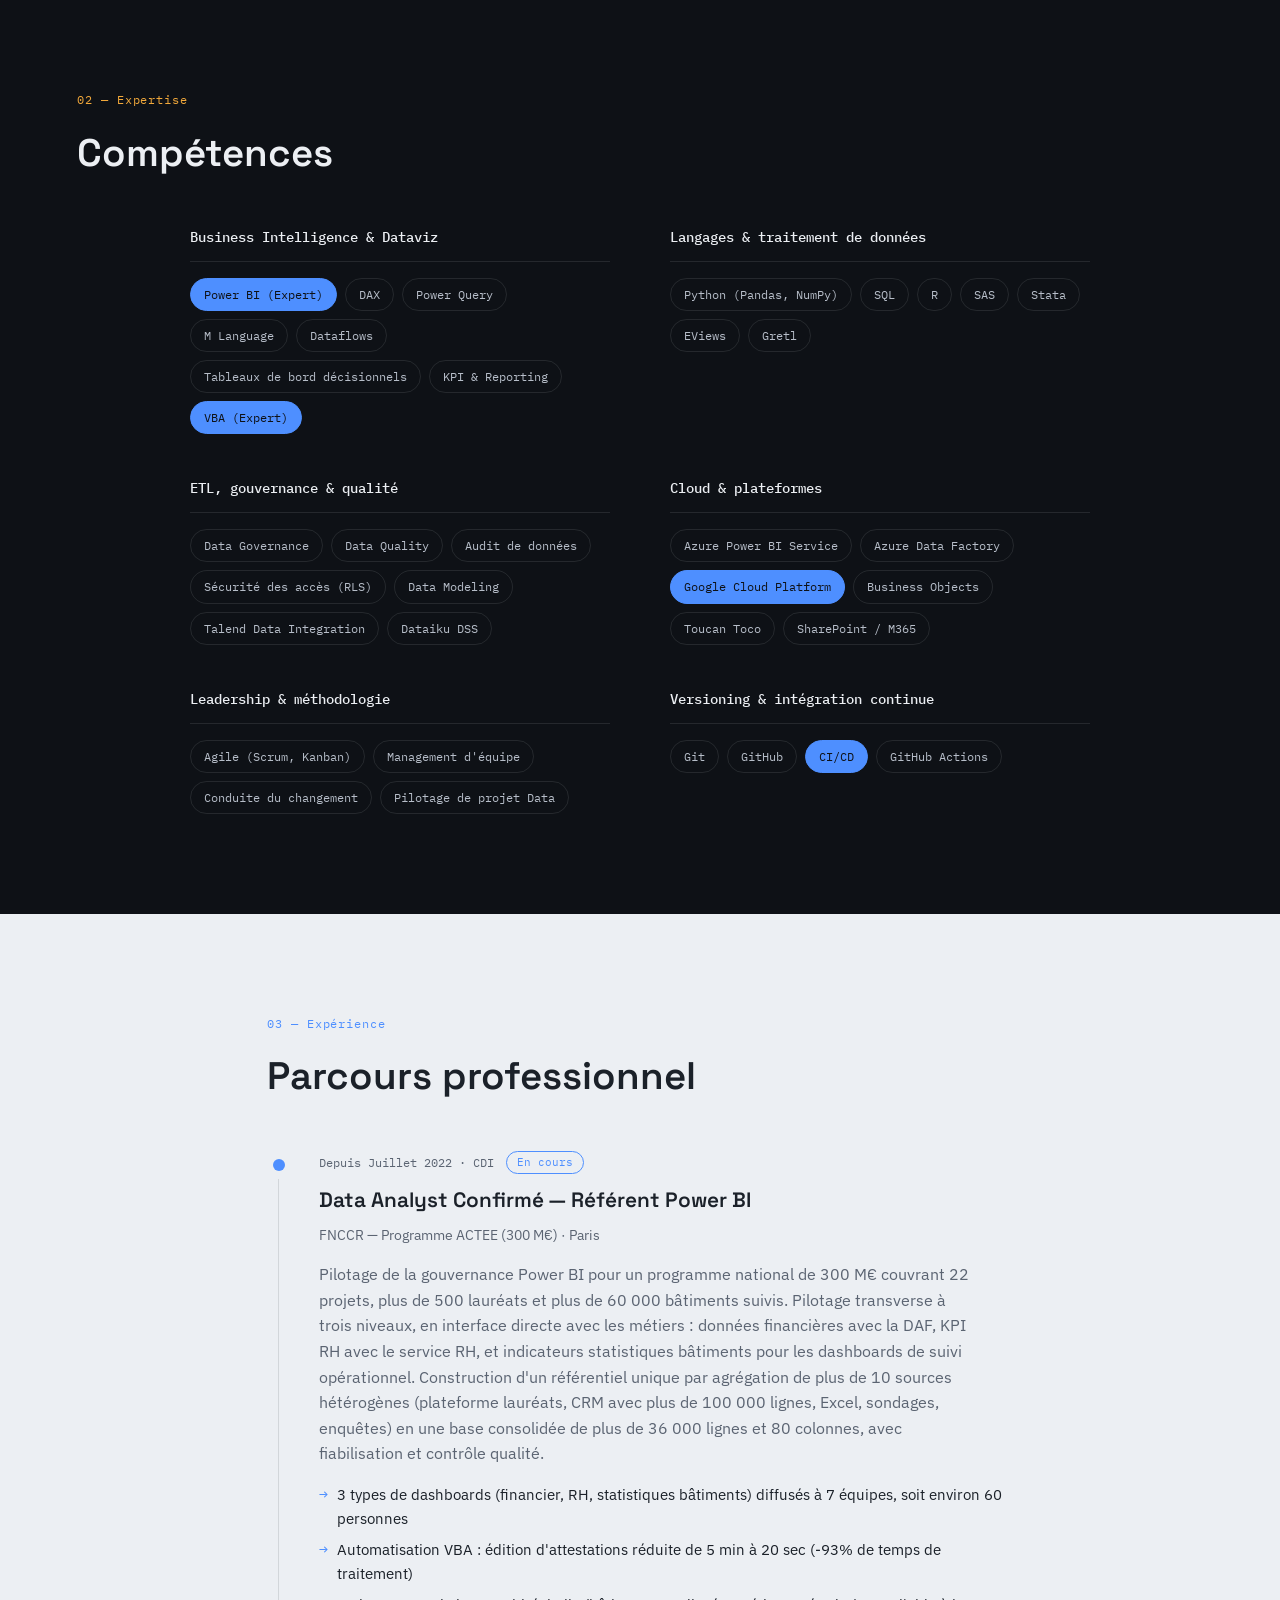
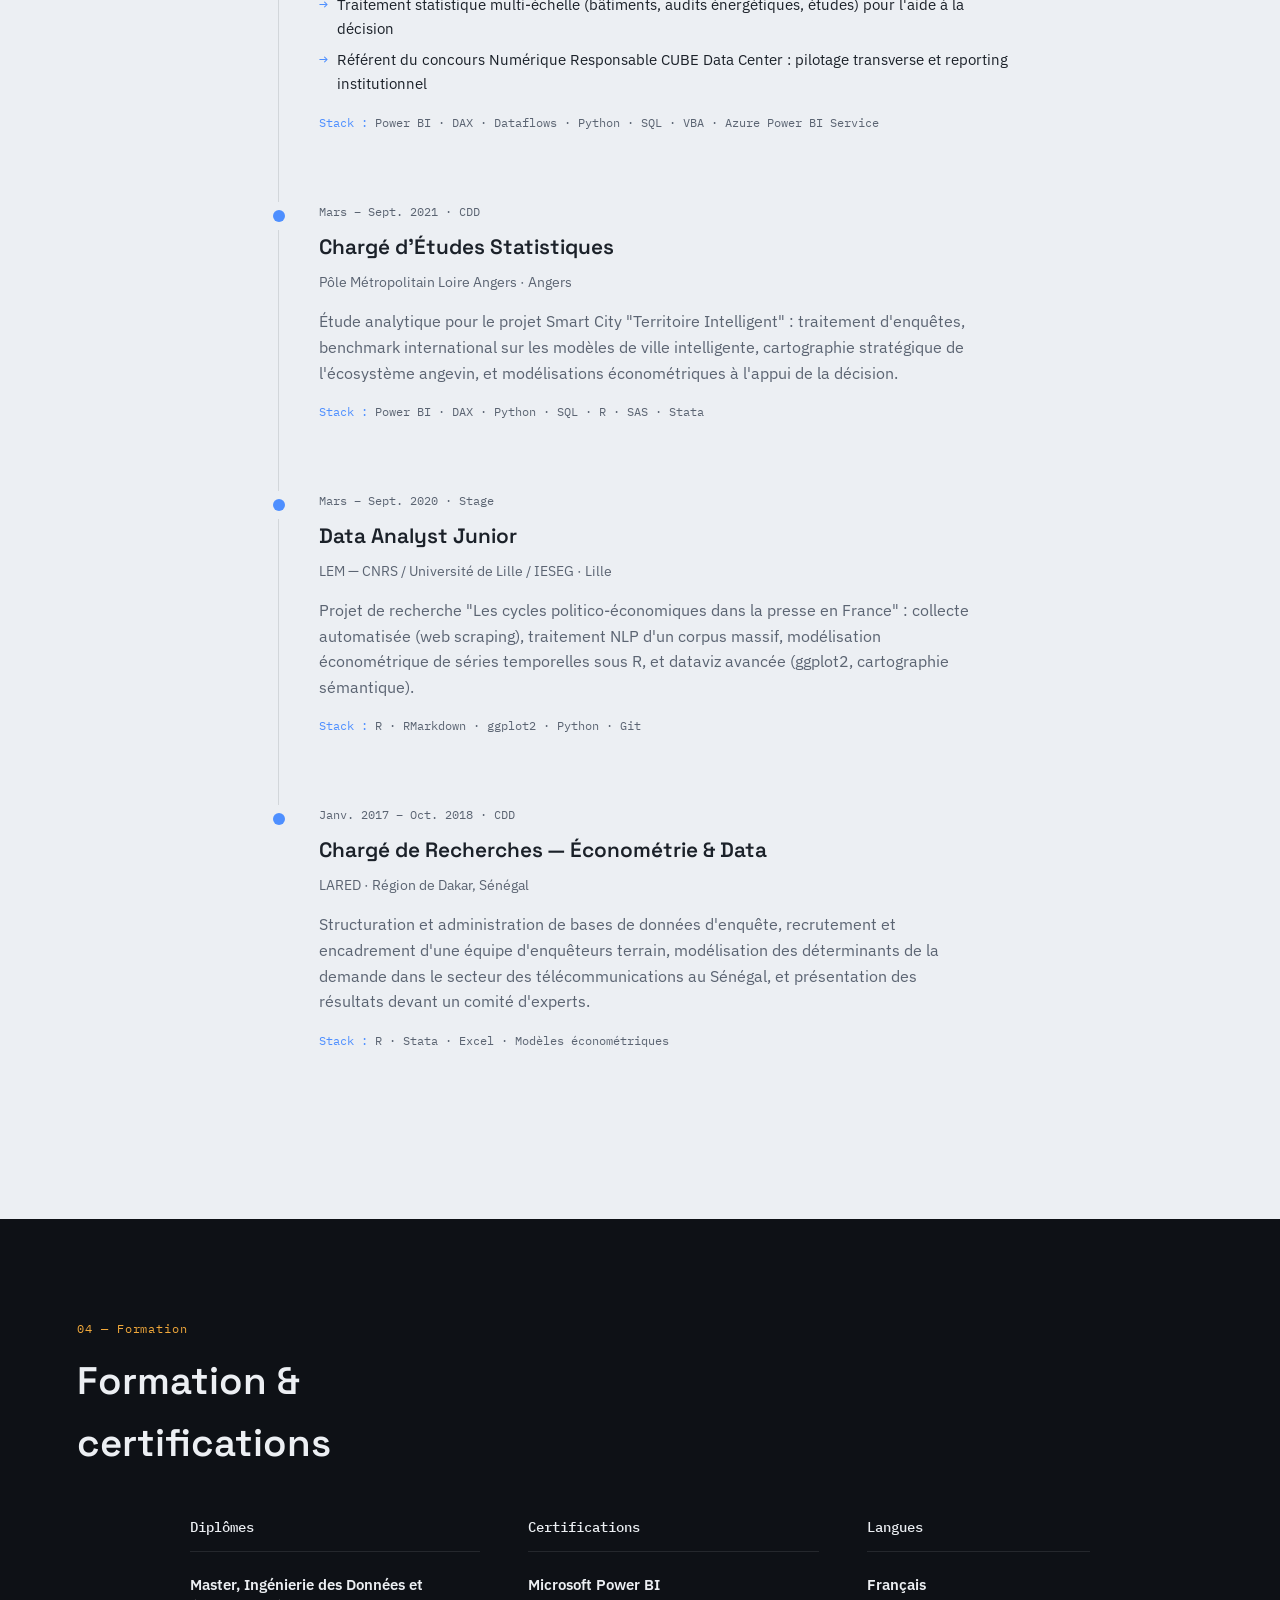
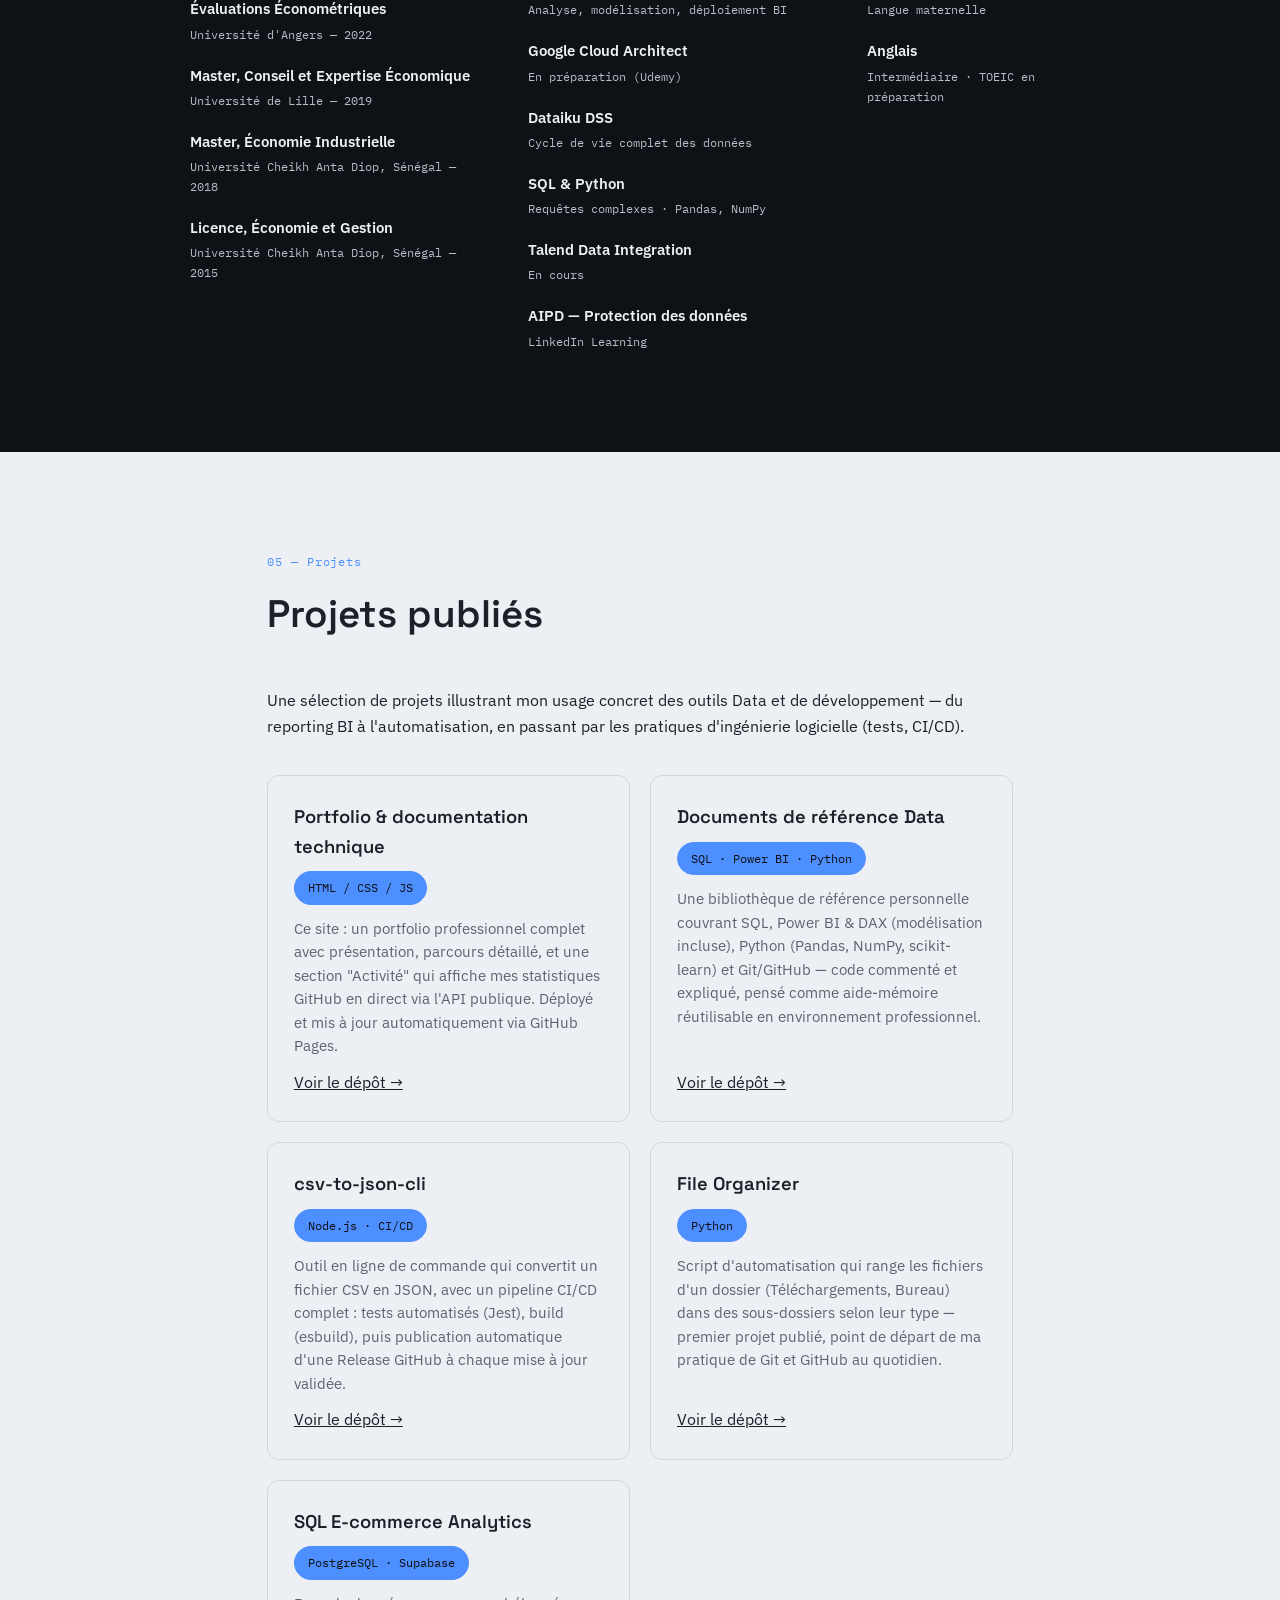
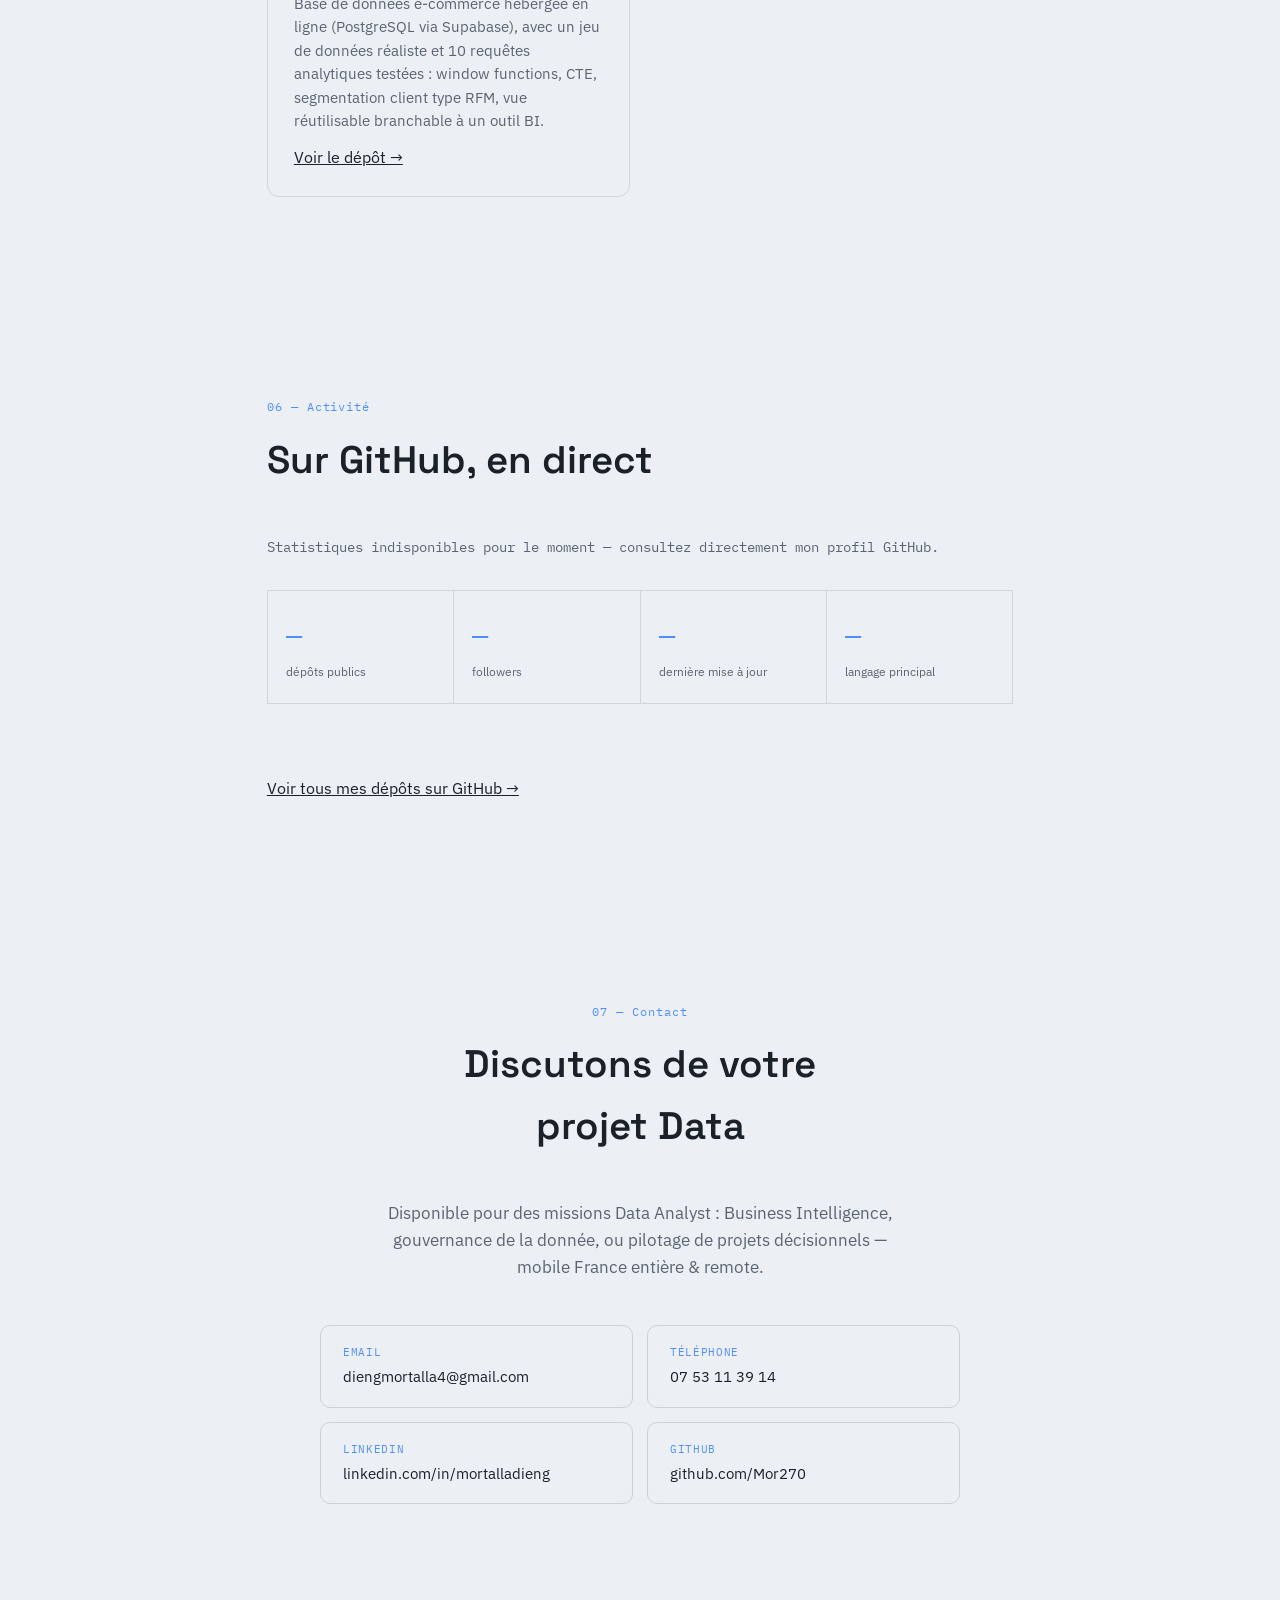
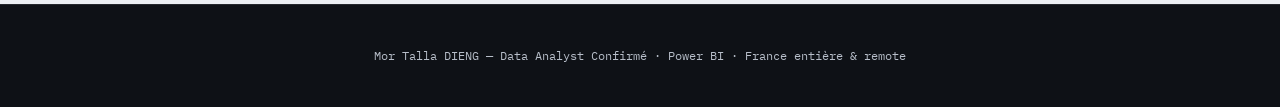
==== commit bf1a9371: "Update index.html" ====
--- a/index.html
+++ b/index.html
@@ -39,7 +39,7 @@
 
   <div class="kpi-strip">
     <div class="kpi-card">
-      <span class="kpi-number" data-target="5" data-suffix="+">0</span>
+      <span class="kpi-number" data-target="4" data-suffix="+">0</span>
       <span class="kpi-label">ans d'expérience BI &amp; Data</span>
     </div>
     <div class="kpi-card">
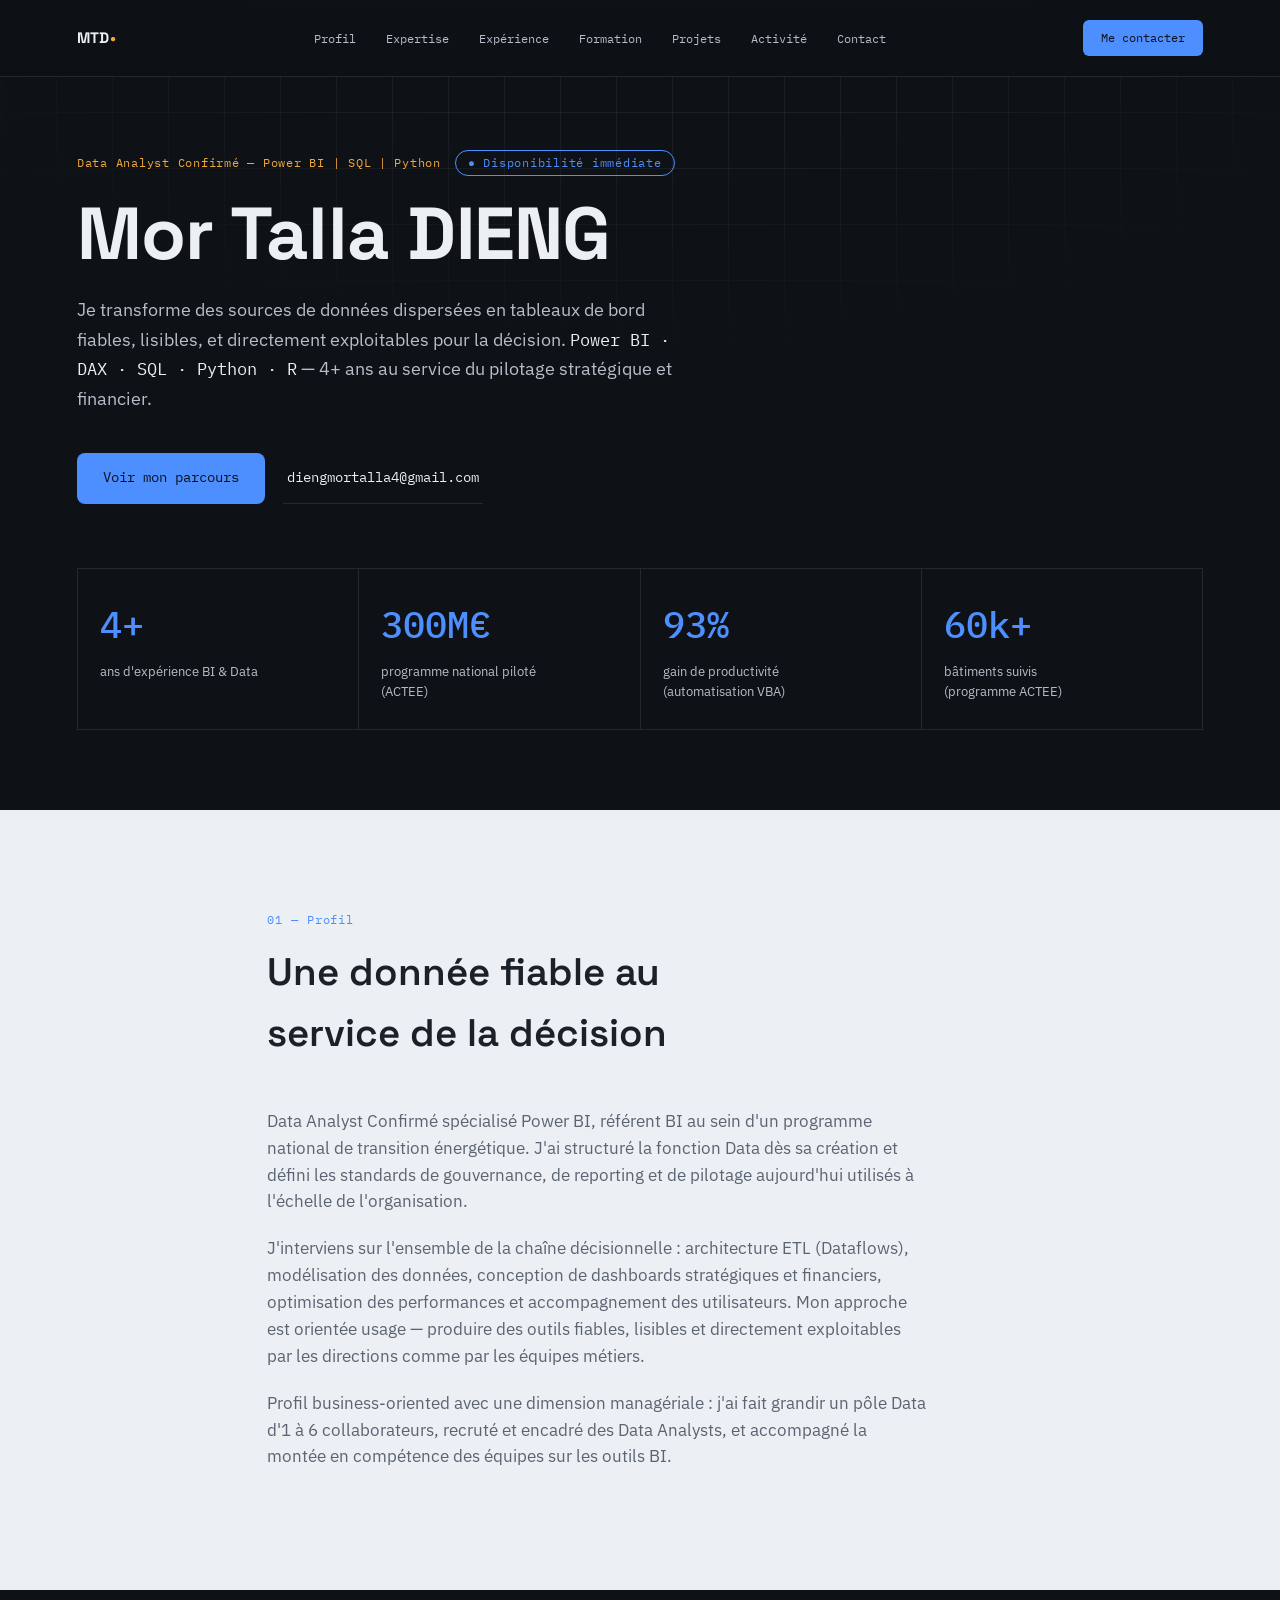
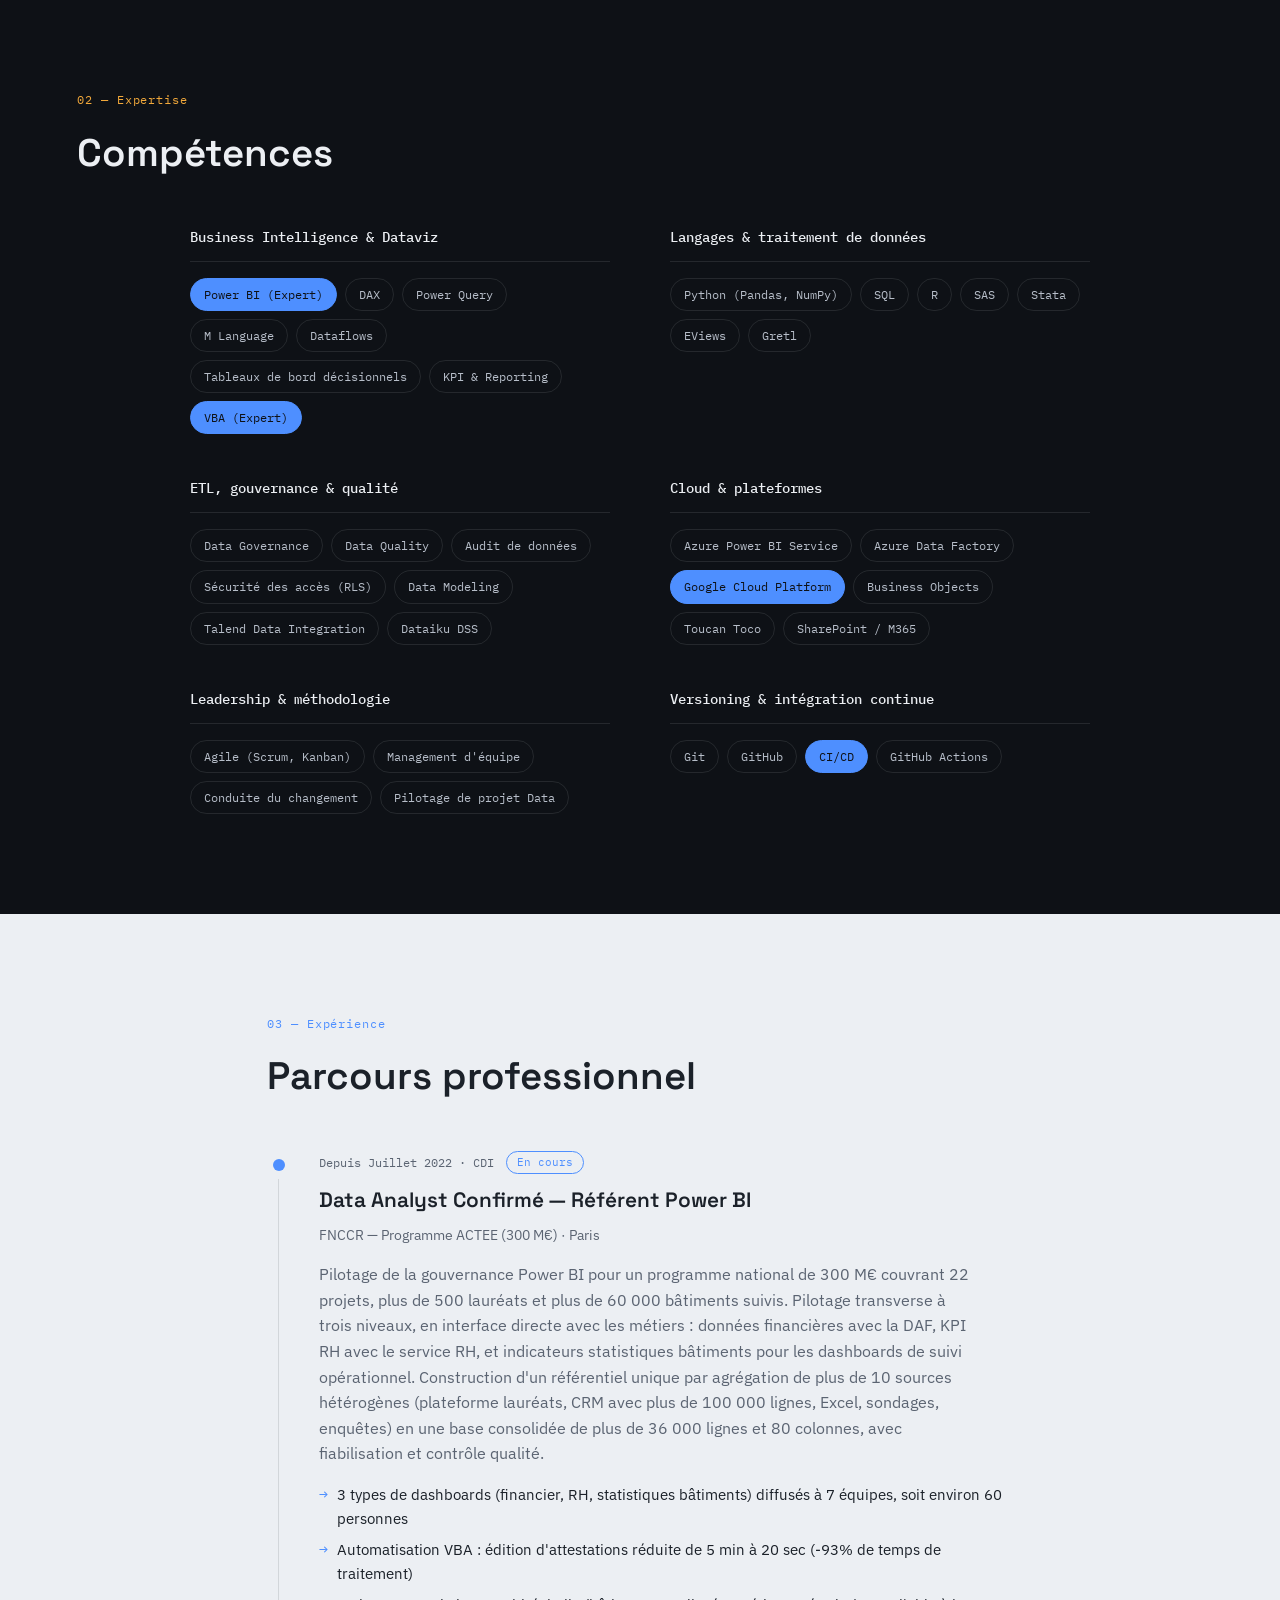
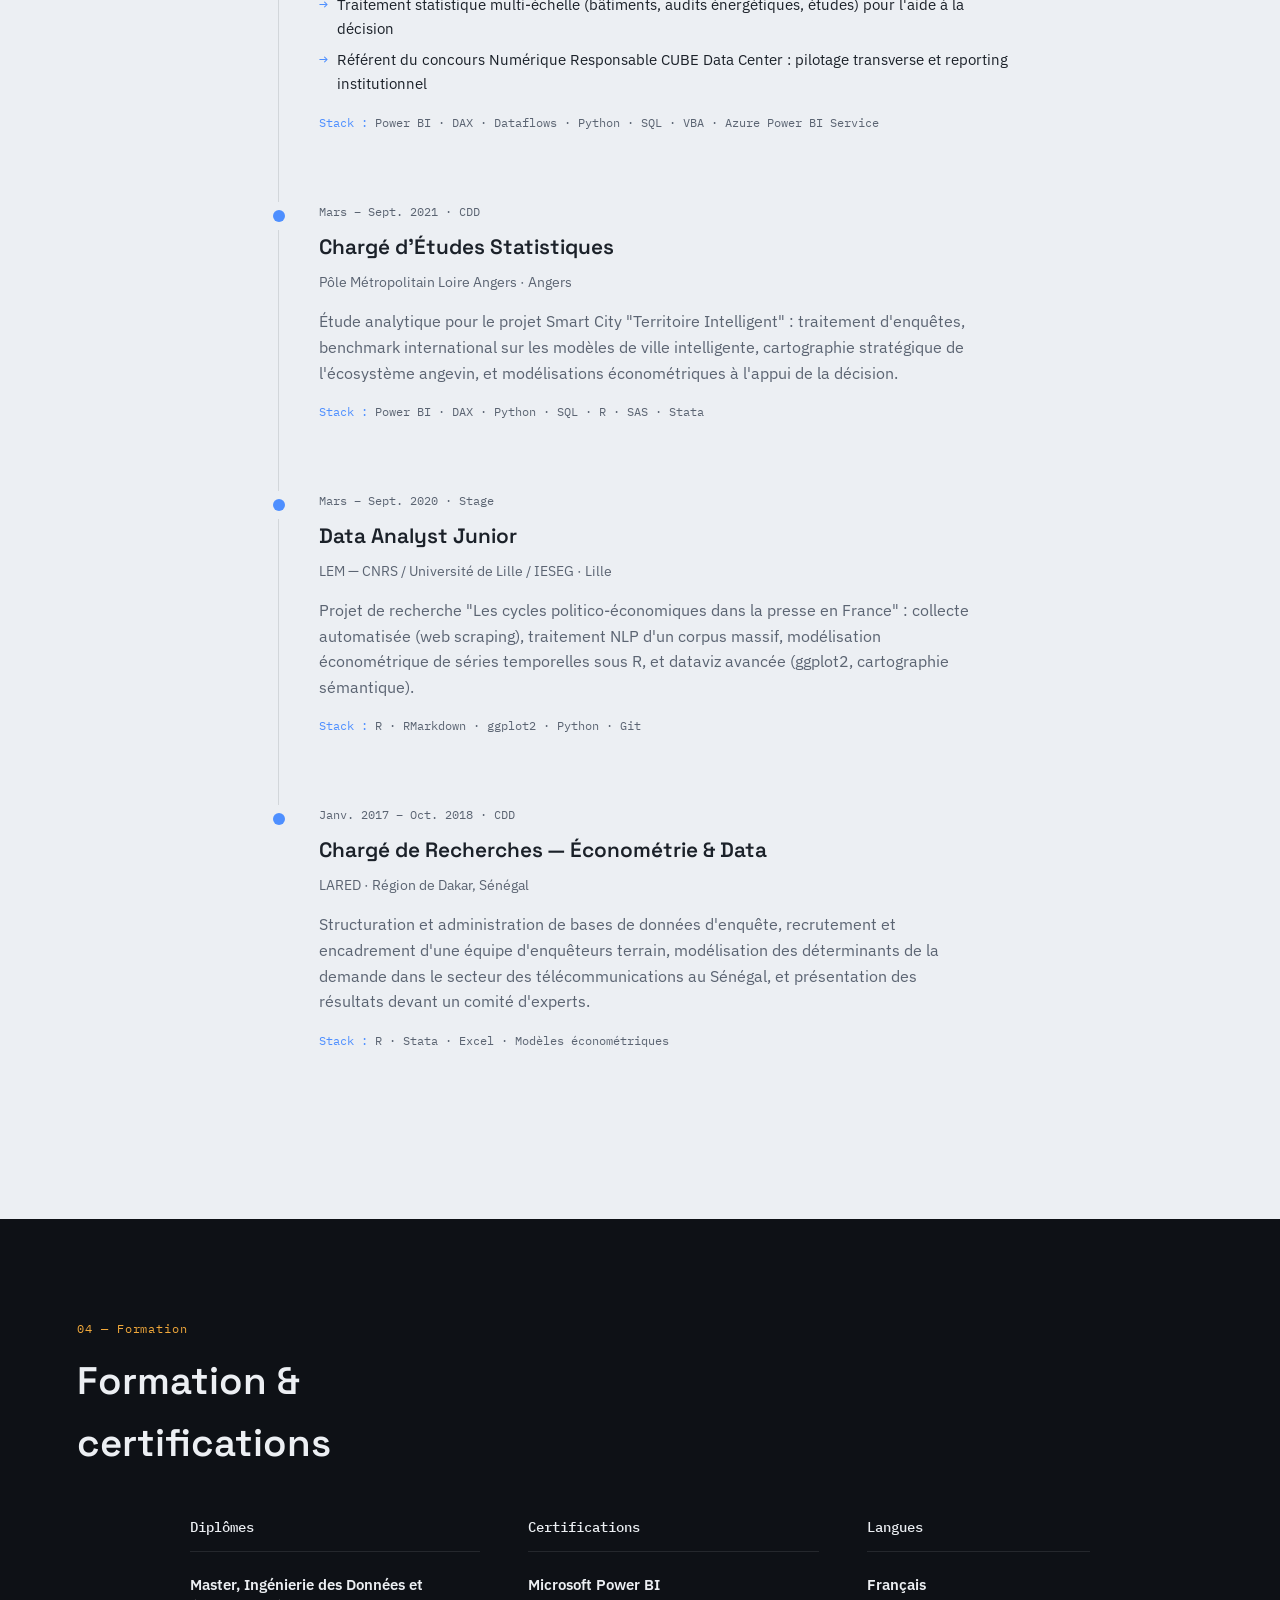
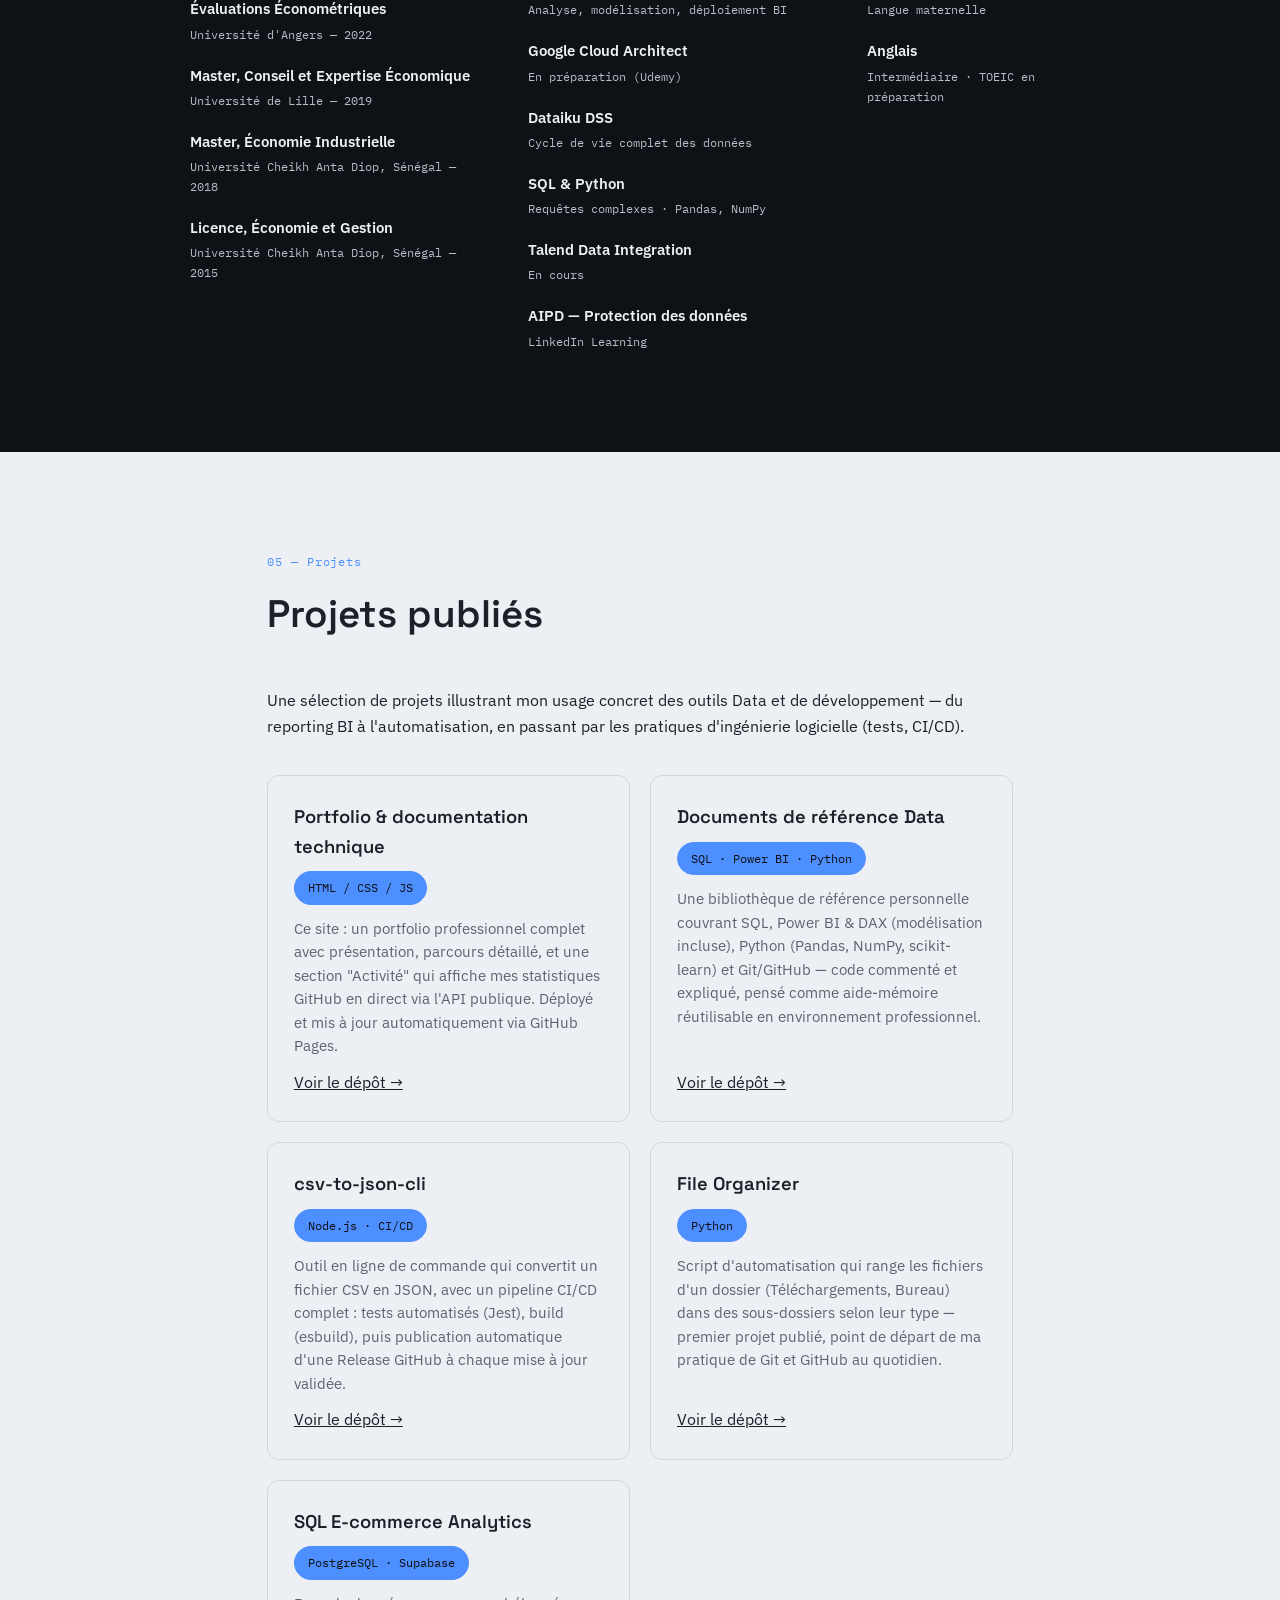
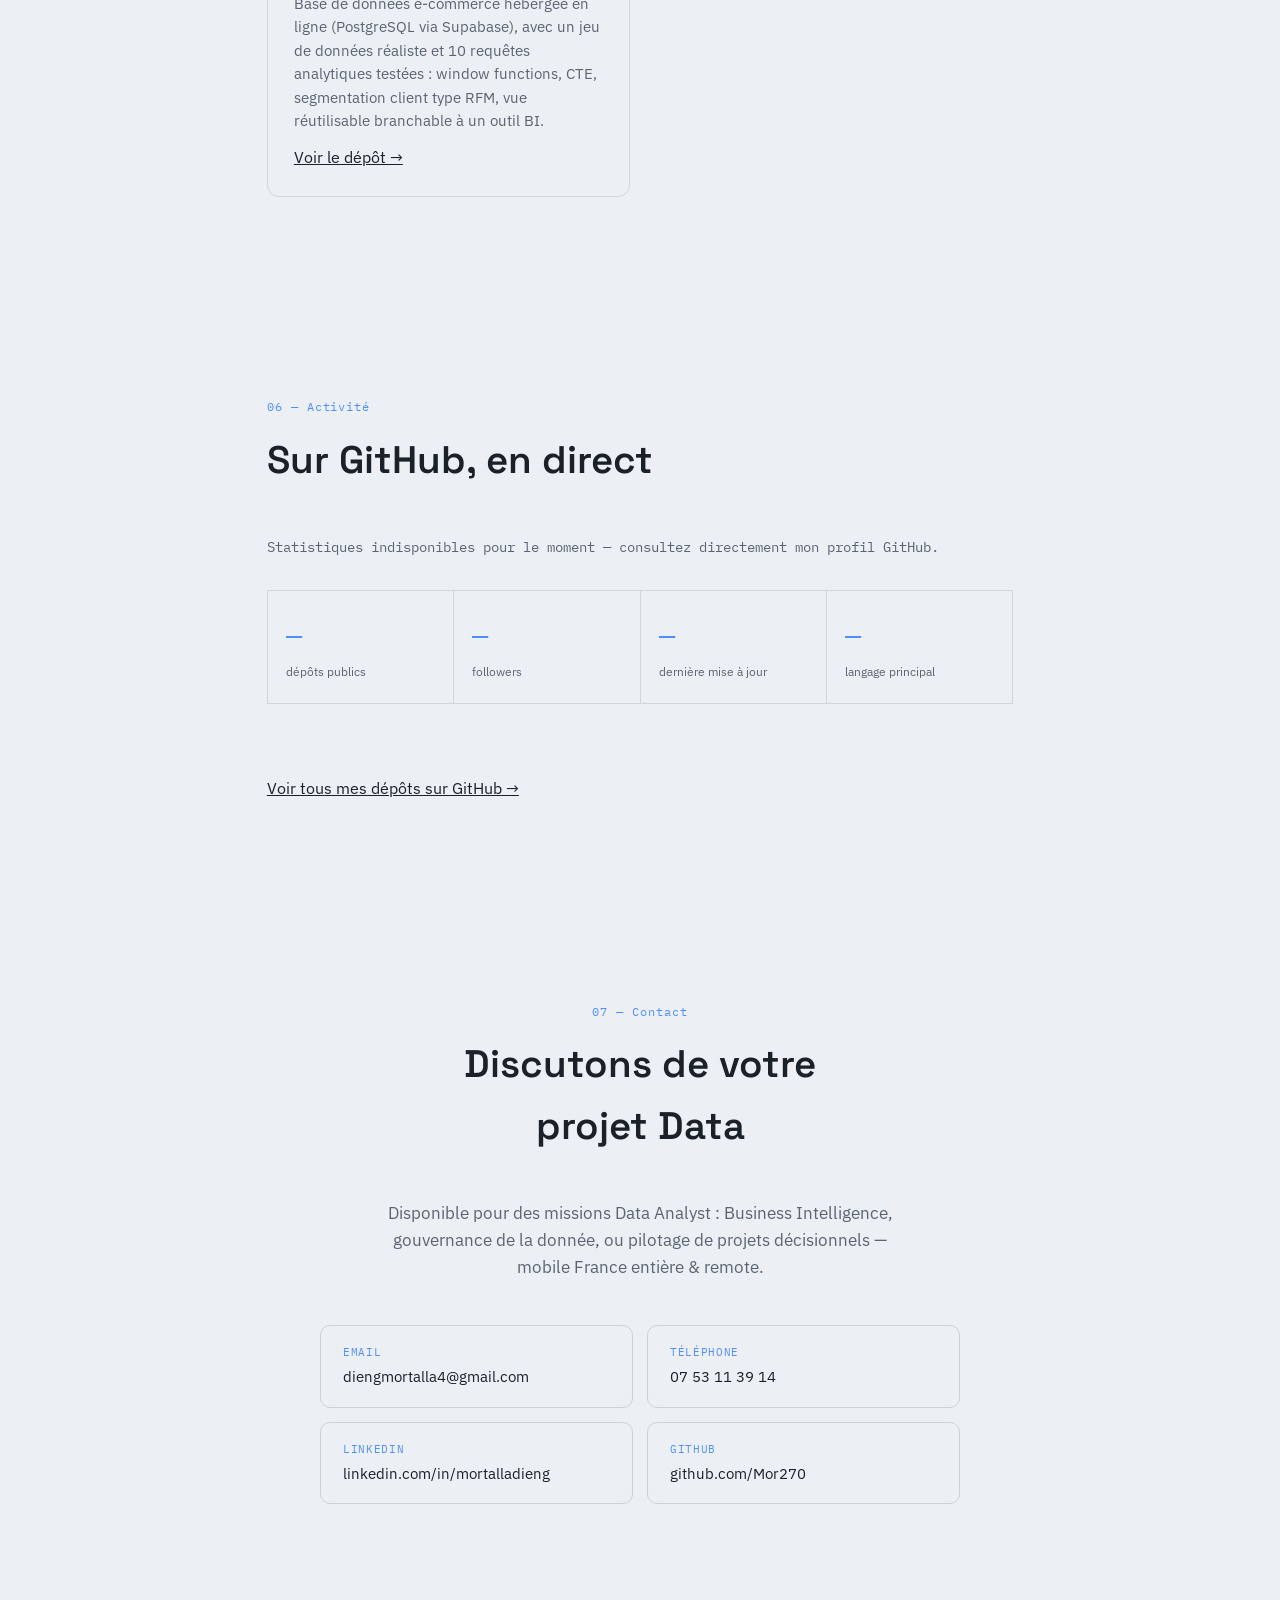
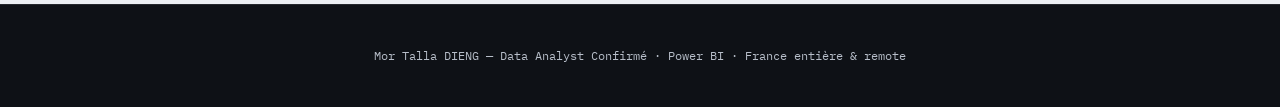
==== commit 38f5d127: "Update index.html" ====
--- a/index.html
+++ b/index.html
@@ -30,7 +30,7 @@
   <div class="hero-grid" aria-hidden="true"></div>
   <p class="eyebrow">Data Analyst Confirmé — Power BI | SQL | Python <span class="availability-badge">● Disponibilité immédiate</span></p>
   <h1 class="hero-title">Mor Talla DIENG</h1>
-  <p class="hero-sub">Je transforme des sources de données dispersées en tableaux de bord fiables, lisibles, et directement exploitables pour la décision. <span class="hero-sub-accent">Power BI · DAX · SQL · Python · GCP</span> — 5+ ans au service du pilotage stratégique et financier.</p>
+  <p class="hero-sub">Je transforme des sources de données dispersées en tableaux de bord fiables, lisibles, et directement exploitables pour la décision. <span class="hero-sub-accent">Power BI · DAX · SQL · Python · R</span> — 4+ ans au service du pilotage stratégique et financier.</p>
 
   <div class="hero-actions">
     <a href="#experience" class="hero-cta-primary">Voir mon parcours</a>
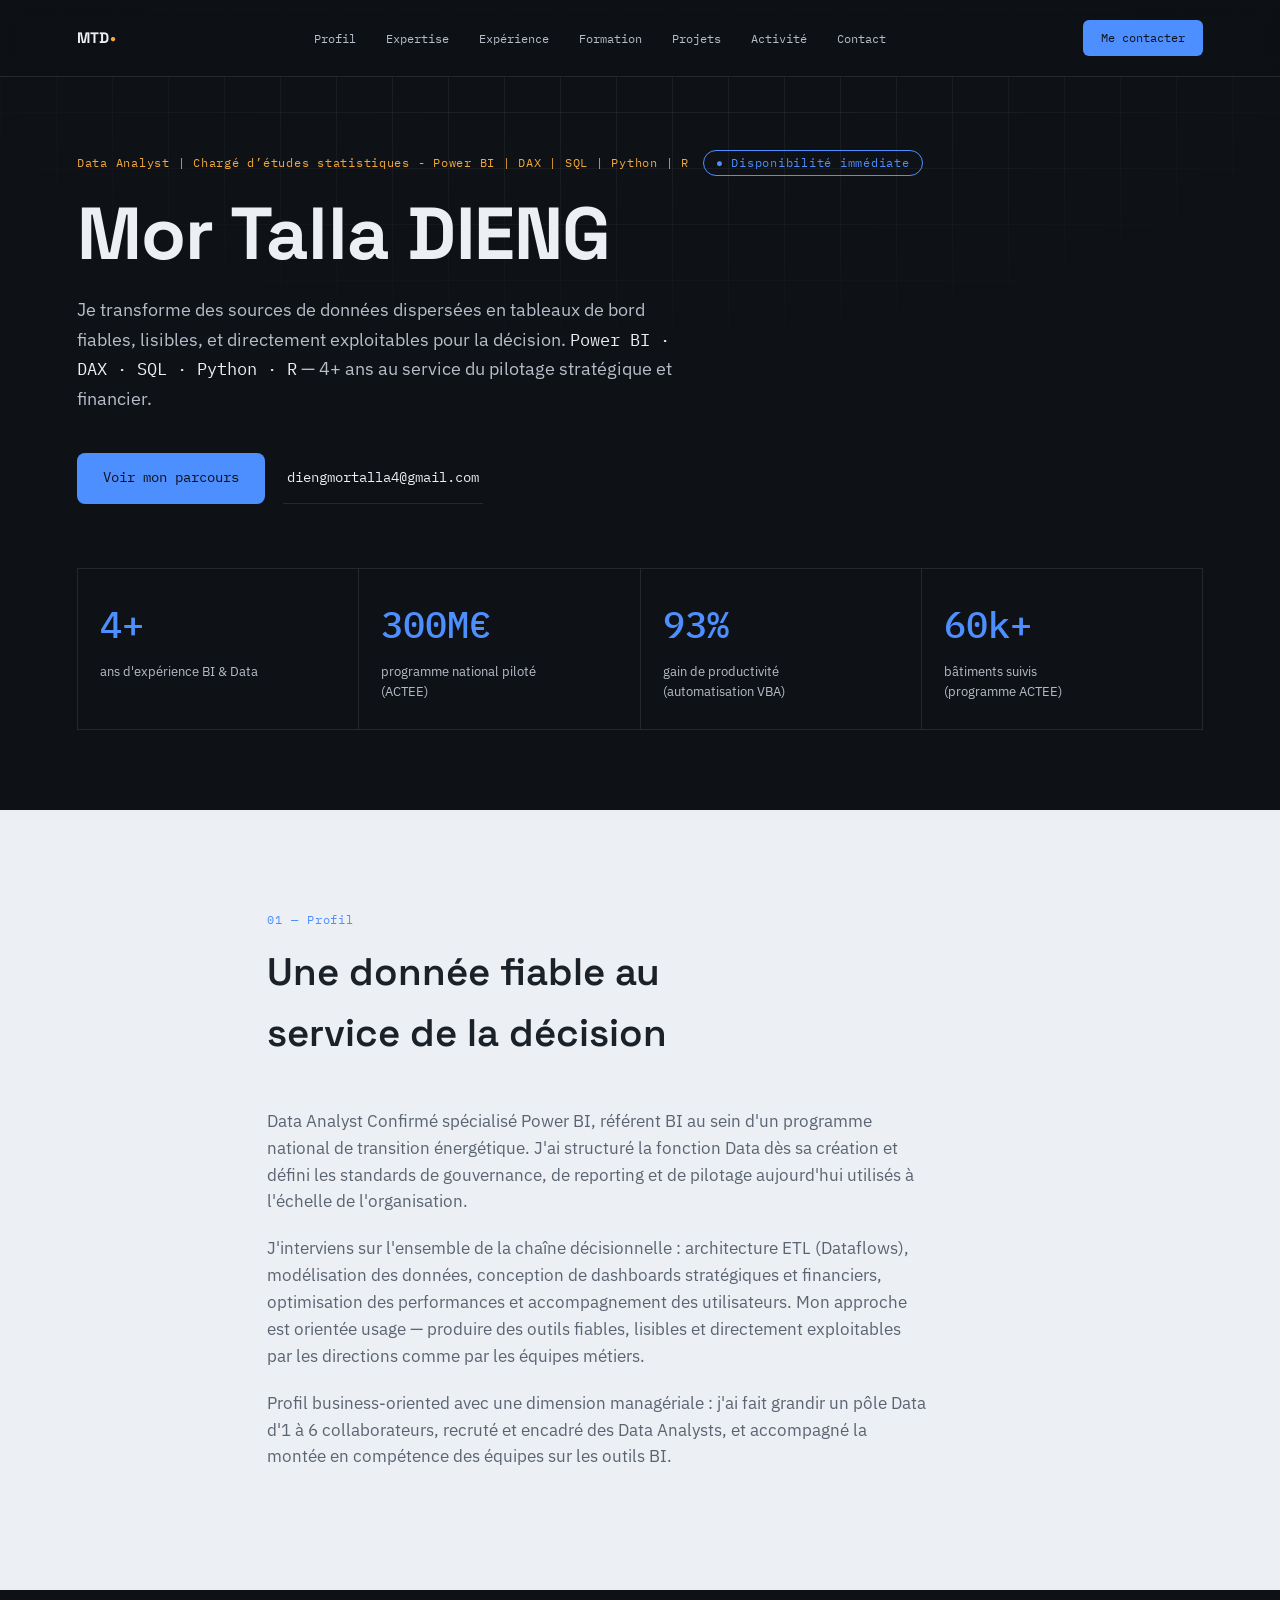
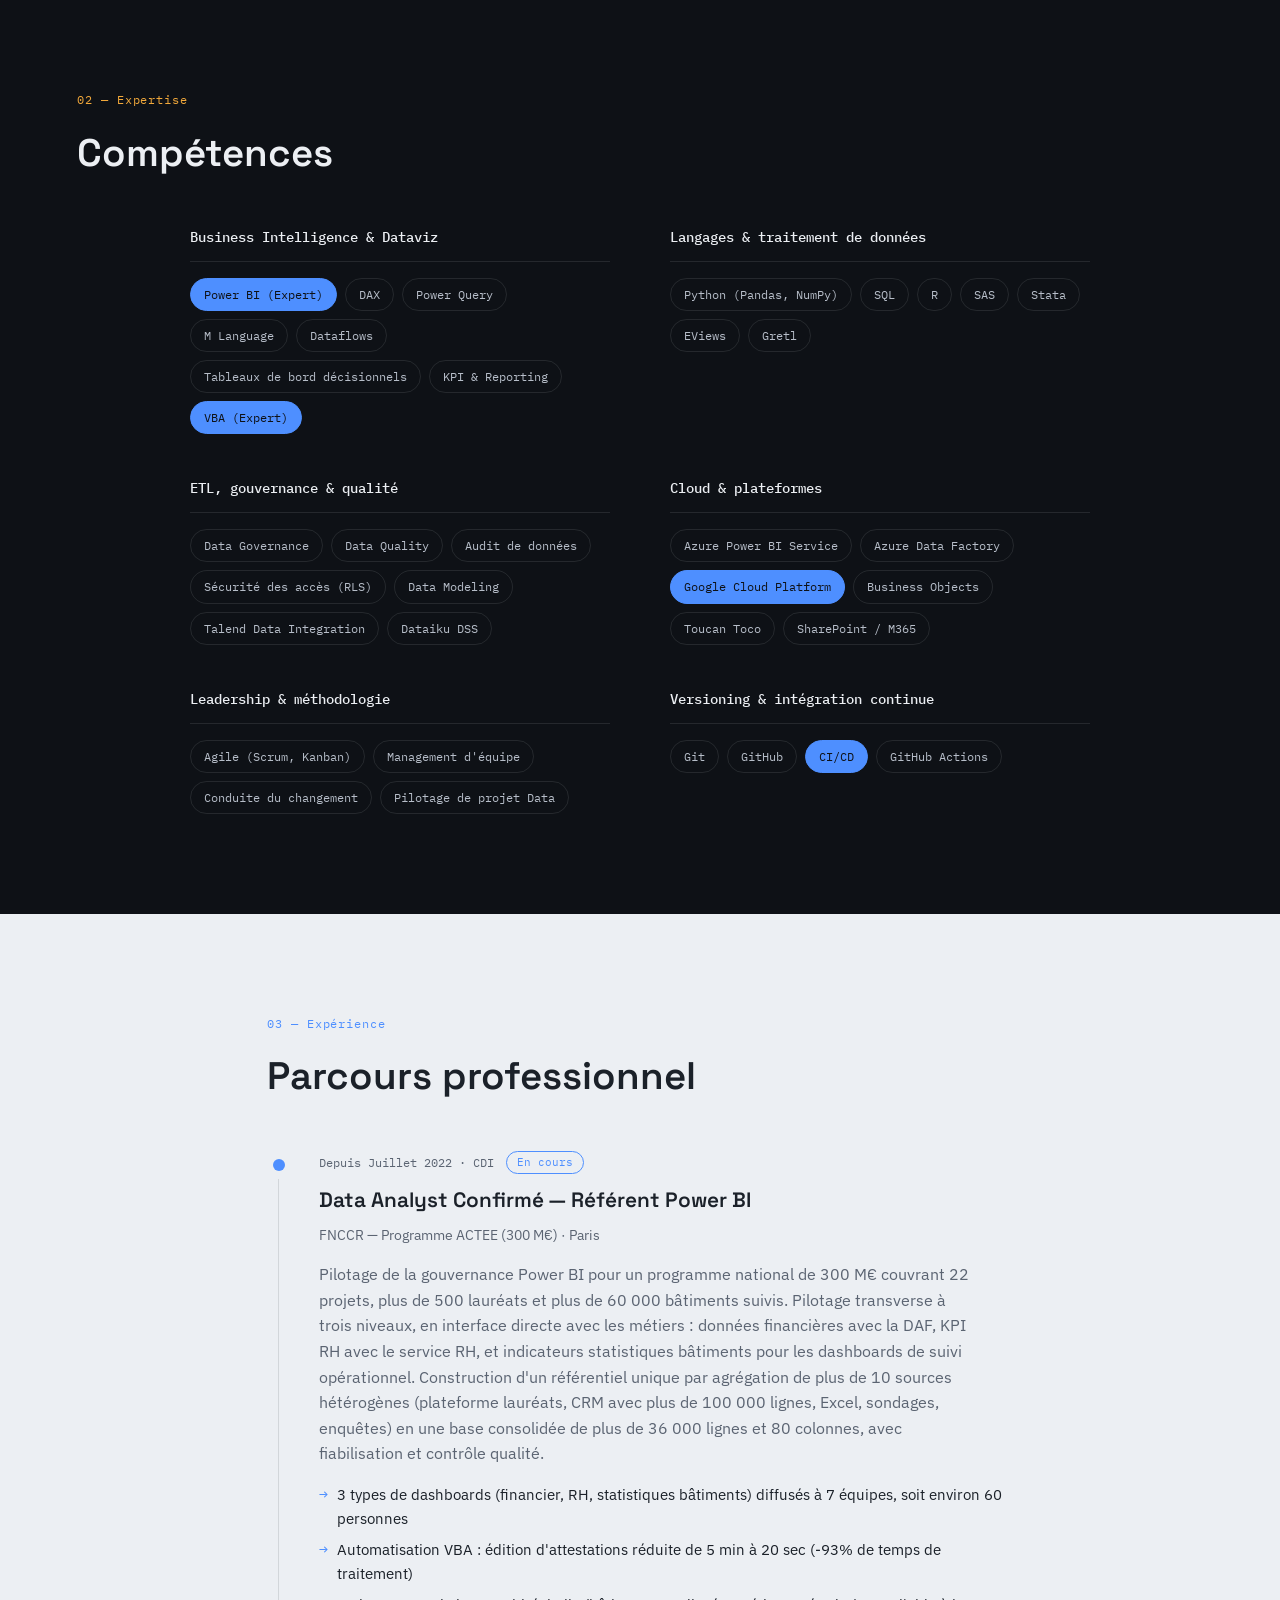
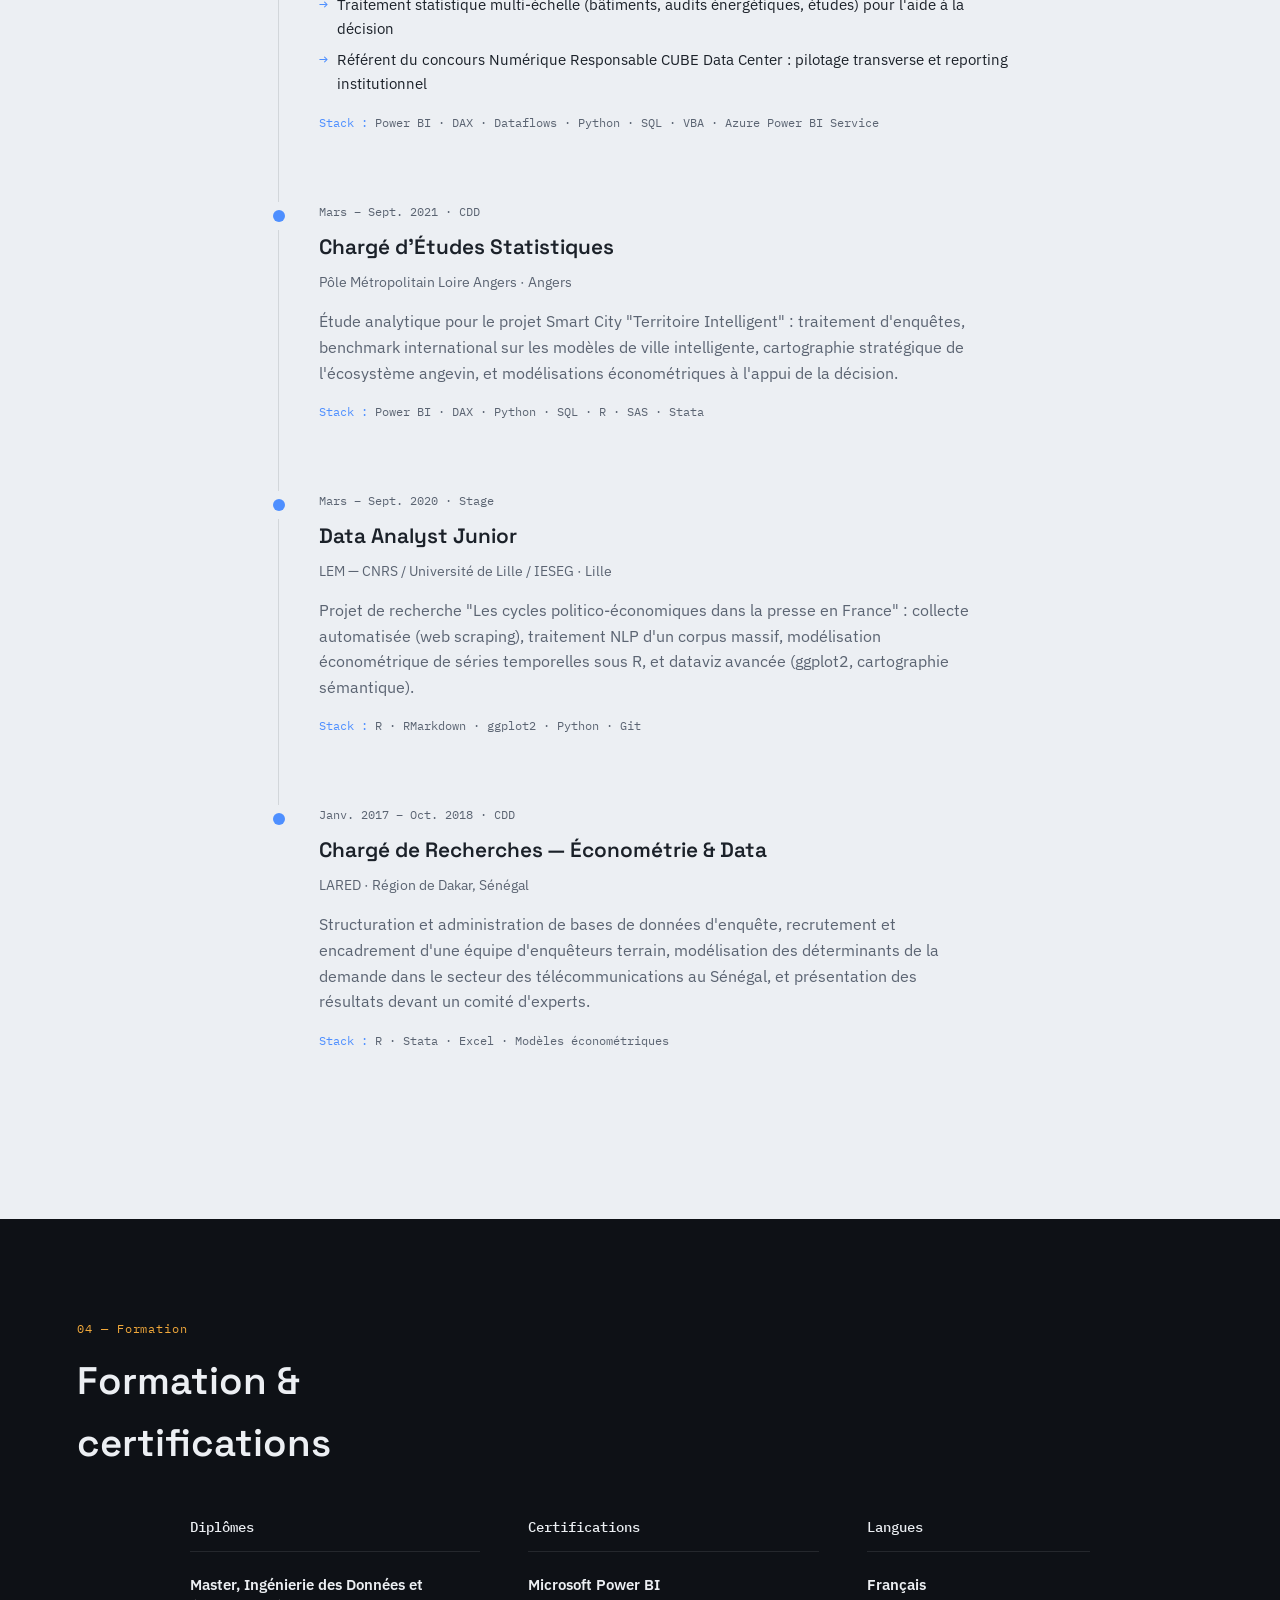
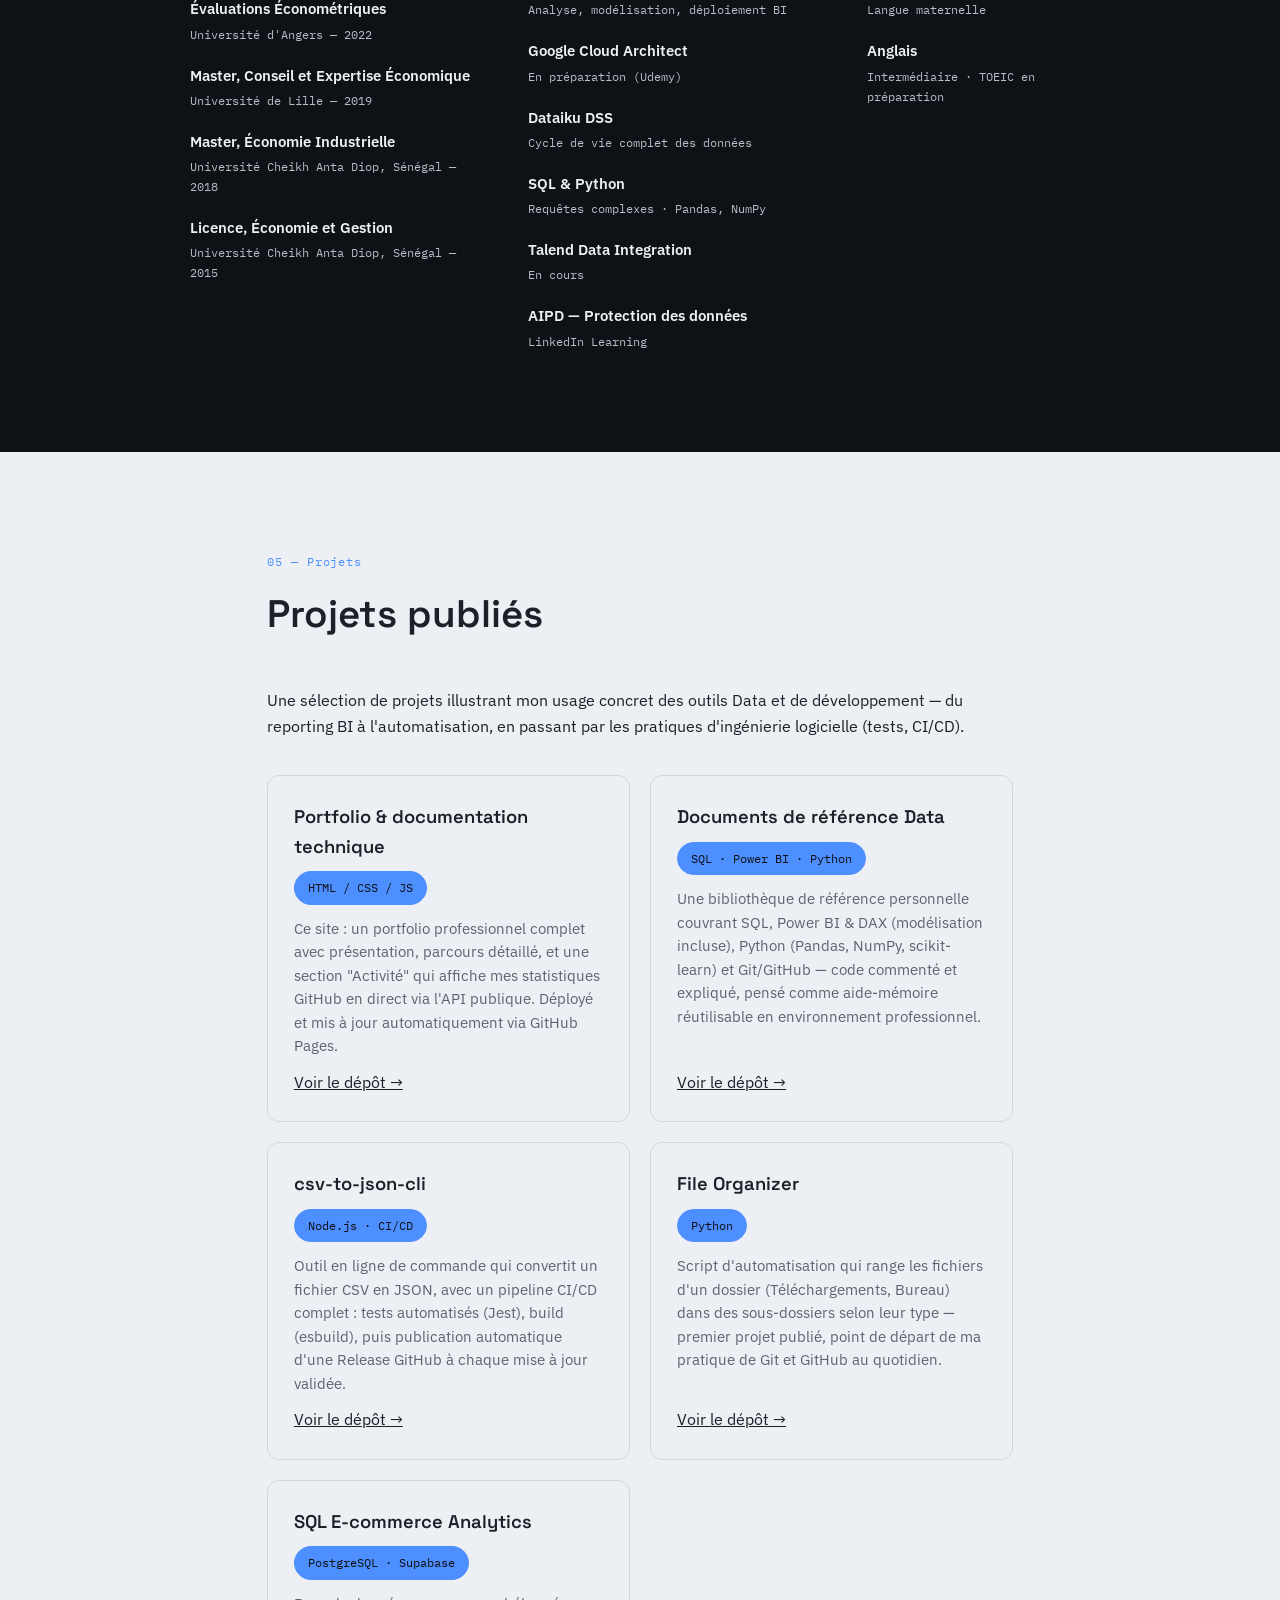
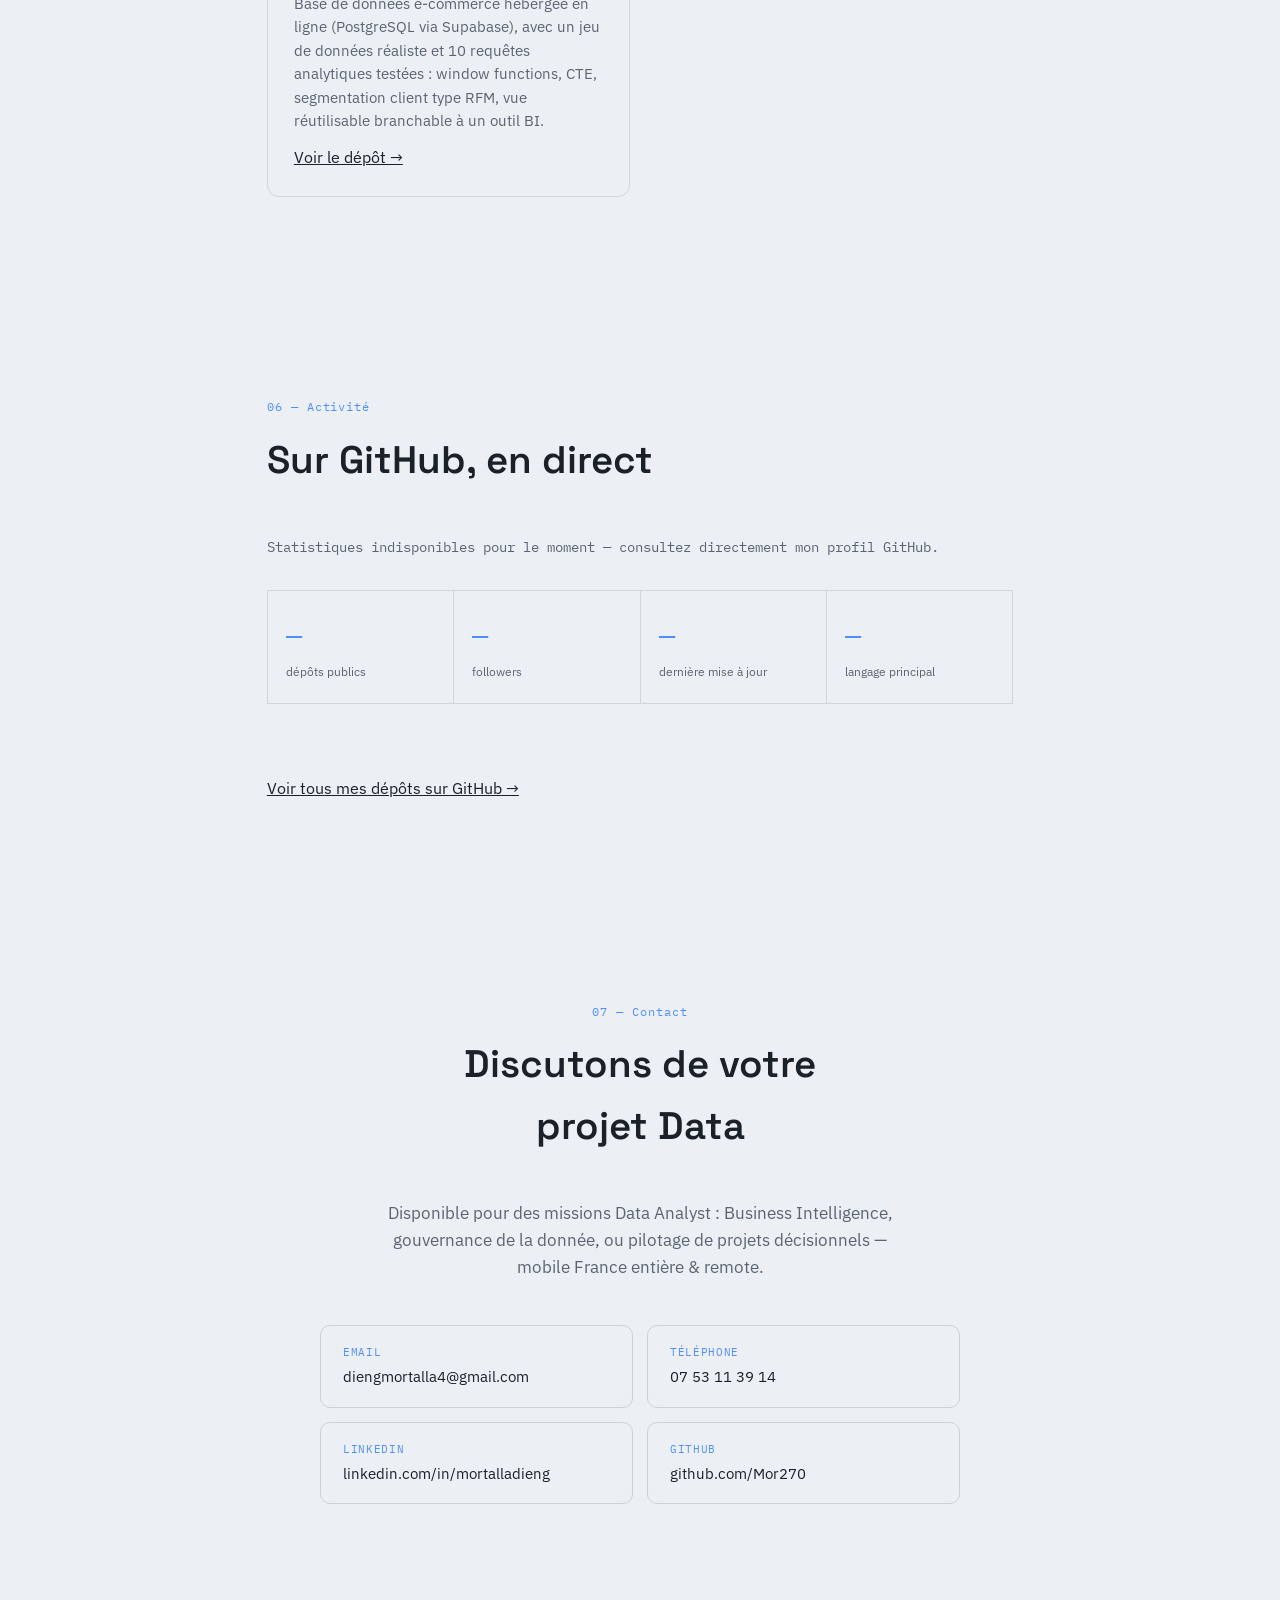
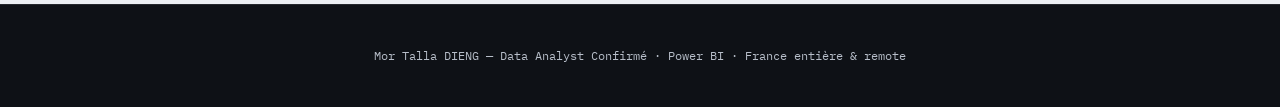
==== commit 7a86eeea: "Update job title and skills in hero section" ====
--- a/index.html
+++ b/index.html
@@ -3,7 +3,7 @@
 <head>
 <meta charset="UTF-8">
 <meta name="viewport" content="width=device-width, initial-scale=1.0">
-<title>Mor Talla DIENG — Data Analyst Confirmé · Power BI | SQL | Python</title>
+<title>Mor Talla DIENG — Data Analyst | Chargé d’études statistiques - Power BI | DAX | SQL | Python | R</title>
 <meta name="description" content="Portfolio de Mor Talla DIENG, Data Analyst Confirmé spécialisé Power BI, SQL, Python. 4+ ans d'expérience en Business Intelligence.">
 <link rel="preconnect" href="https://fonts.googleapis.com">
 <link rel="preconnect" href="https://fonts.gstatic.com" crossorigin>
@@ -28,7 +28,7 @@
 
 <header class="hero">
   <div class="hero-grid" aria-hidden="true"></div>
-  <p class="eyebrow">Data Analyst Confirmé — Power BI | SQL | Python <span class="availability-badge">● Disponibilité immédiate</span></p>
+  <p class="eyebrow">Data Analyst | Chargé d’études statistiques - Power BI | DAX | SQL | Python | R <span class="availability-badge">● Disponibilité immédiate</span></p>
   <h1 class="hero-title">Mor Talla DIENG</h1>
   <p class="hero-sub">Je transforme des sources de données dispersées en tableaux de bord fiables, lisibles, et directement exploitables pour la décision. <span class="hero-sub-accent">Power BI · DAX · SQL · Python · R</span> — 4+ ans au service du pilotage stratégique et financier.</p>
 
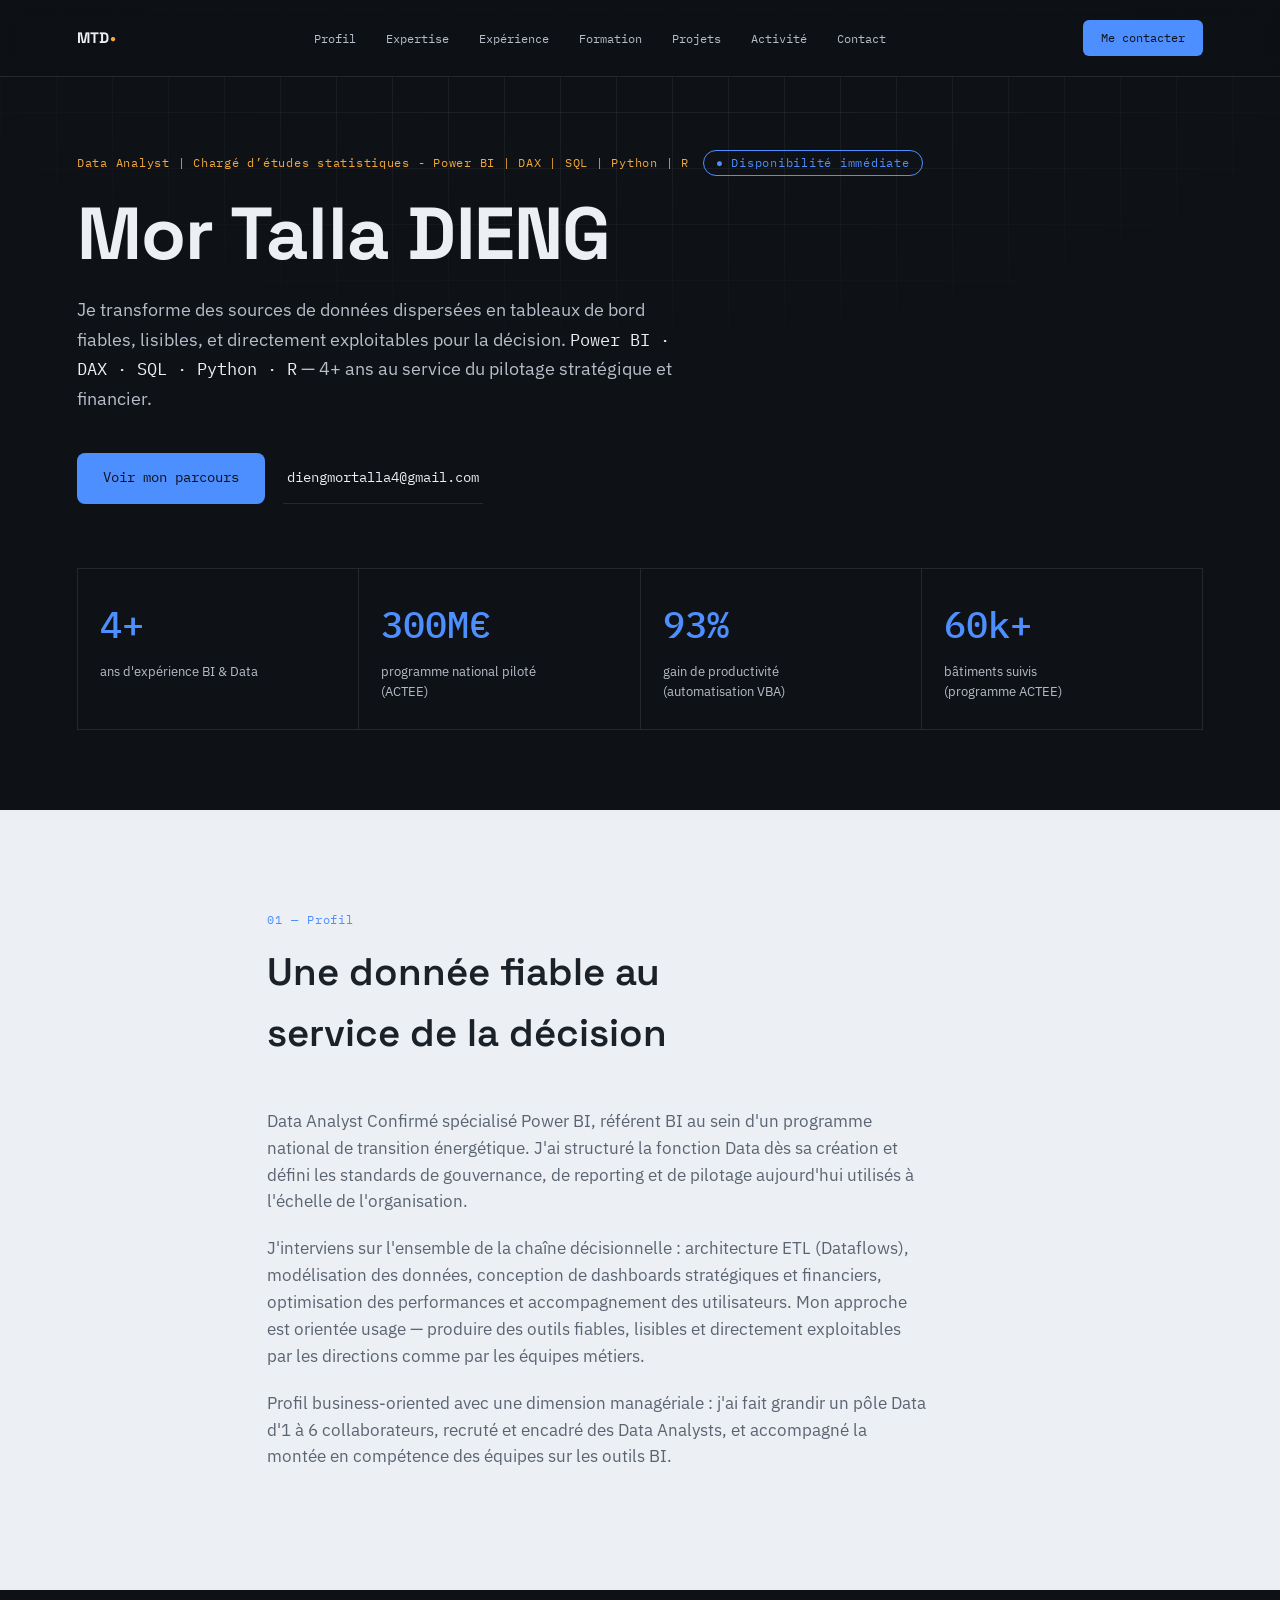
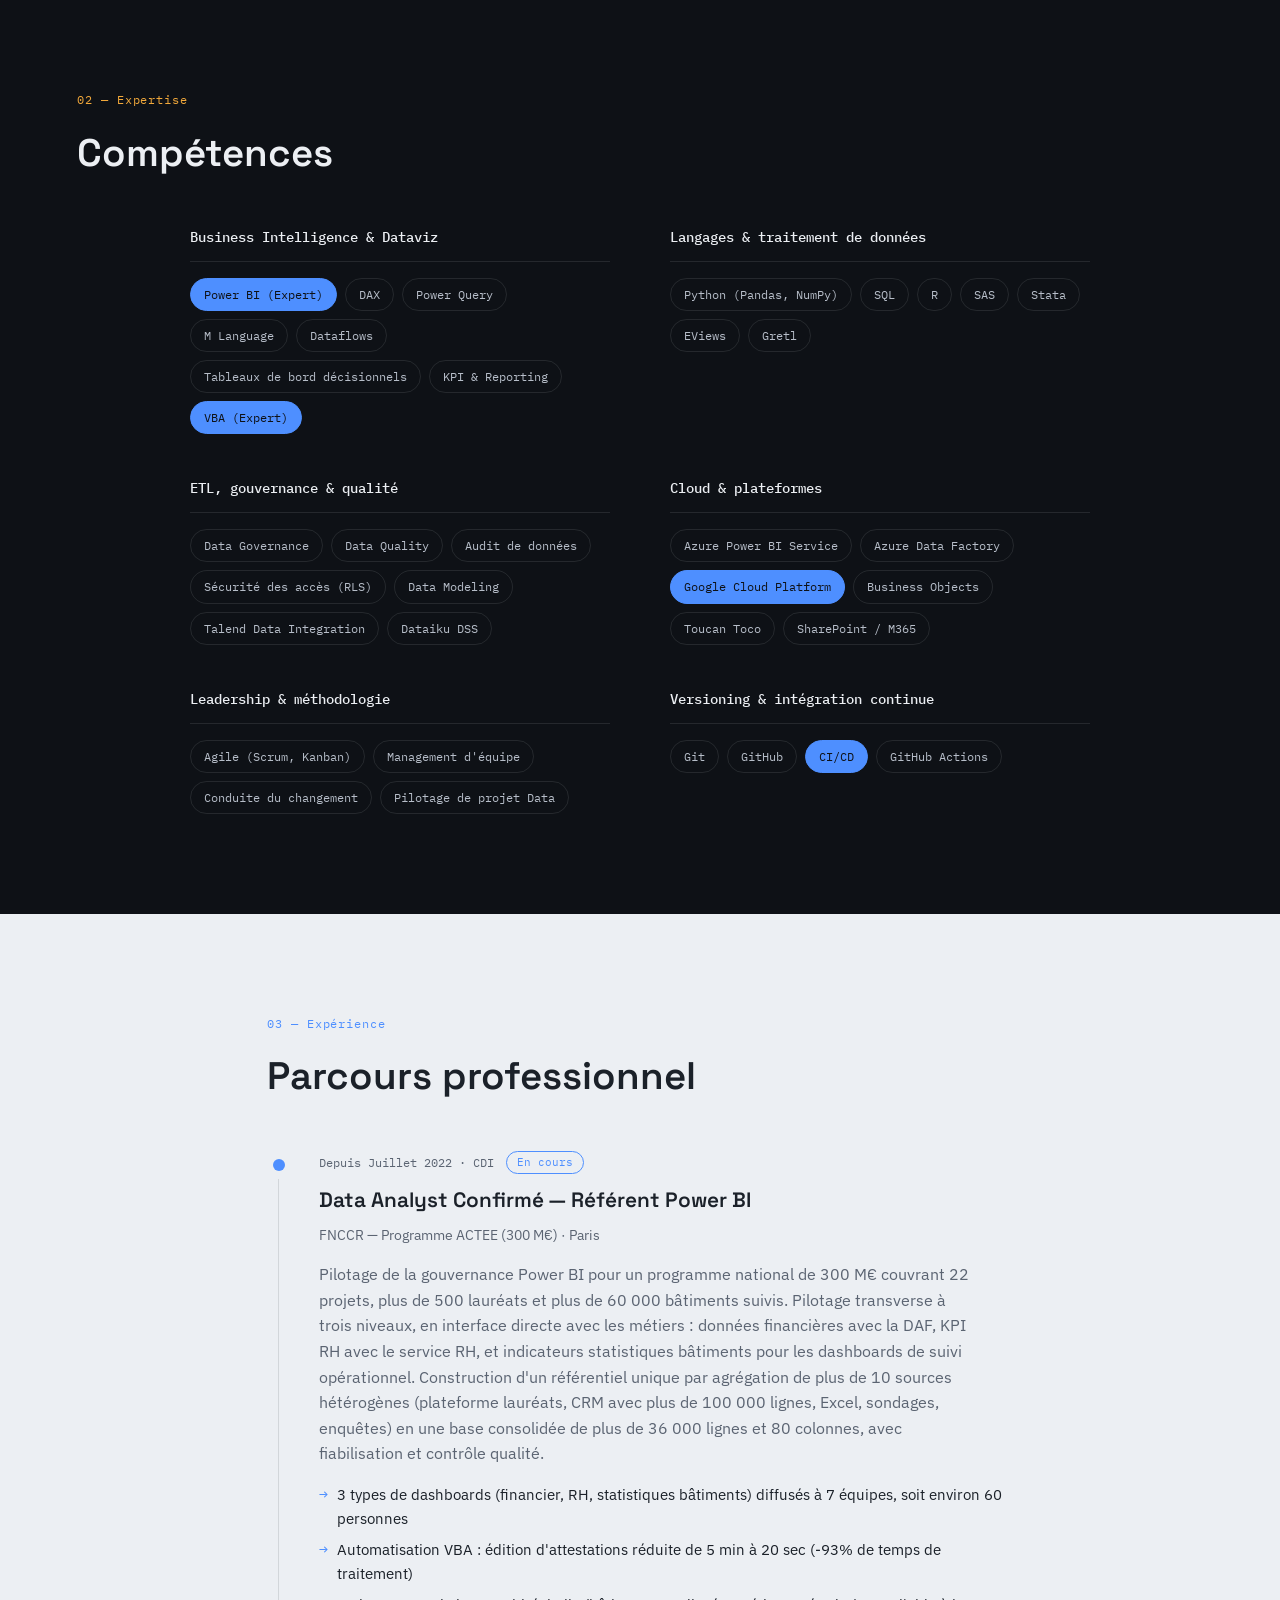
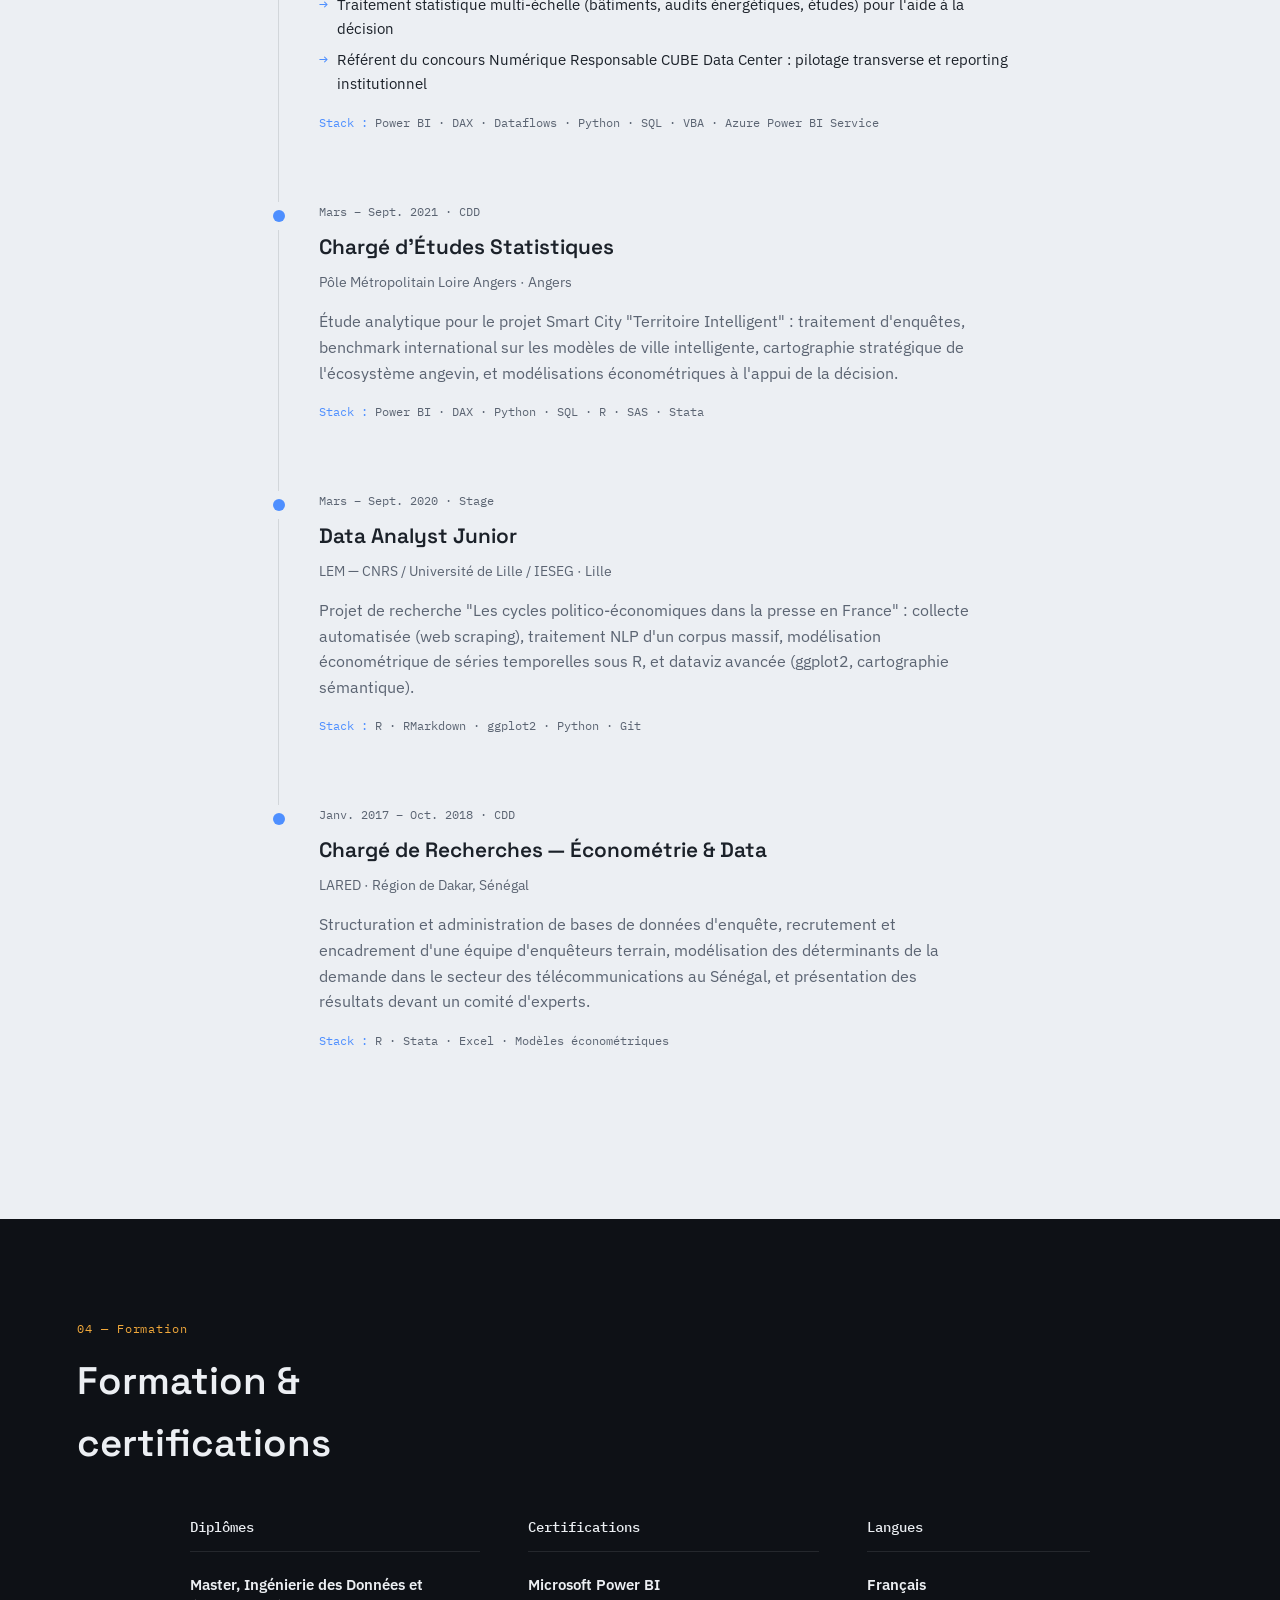
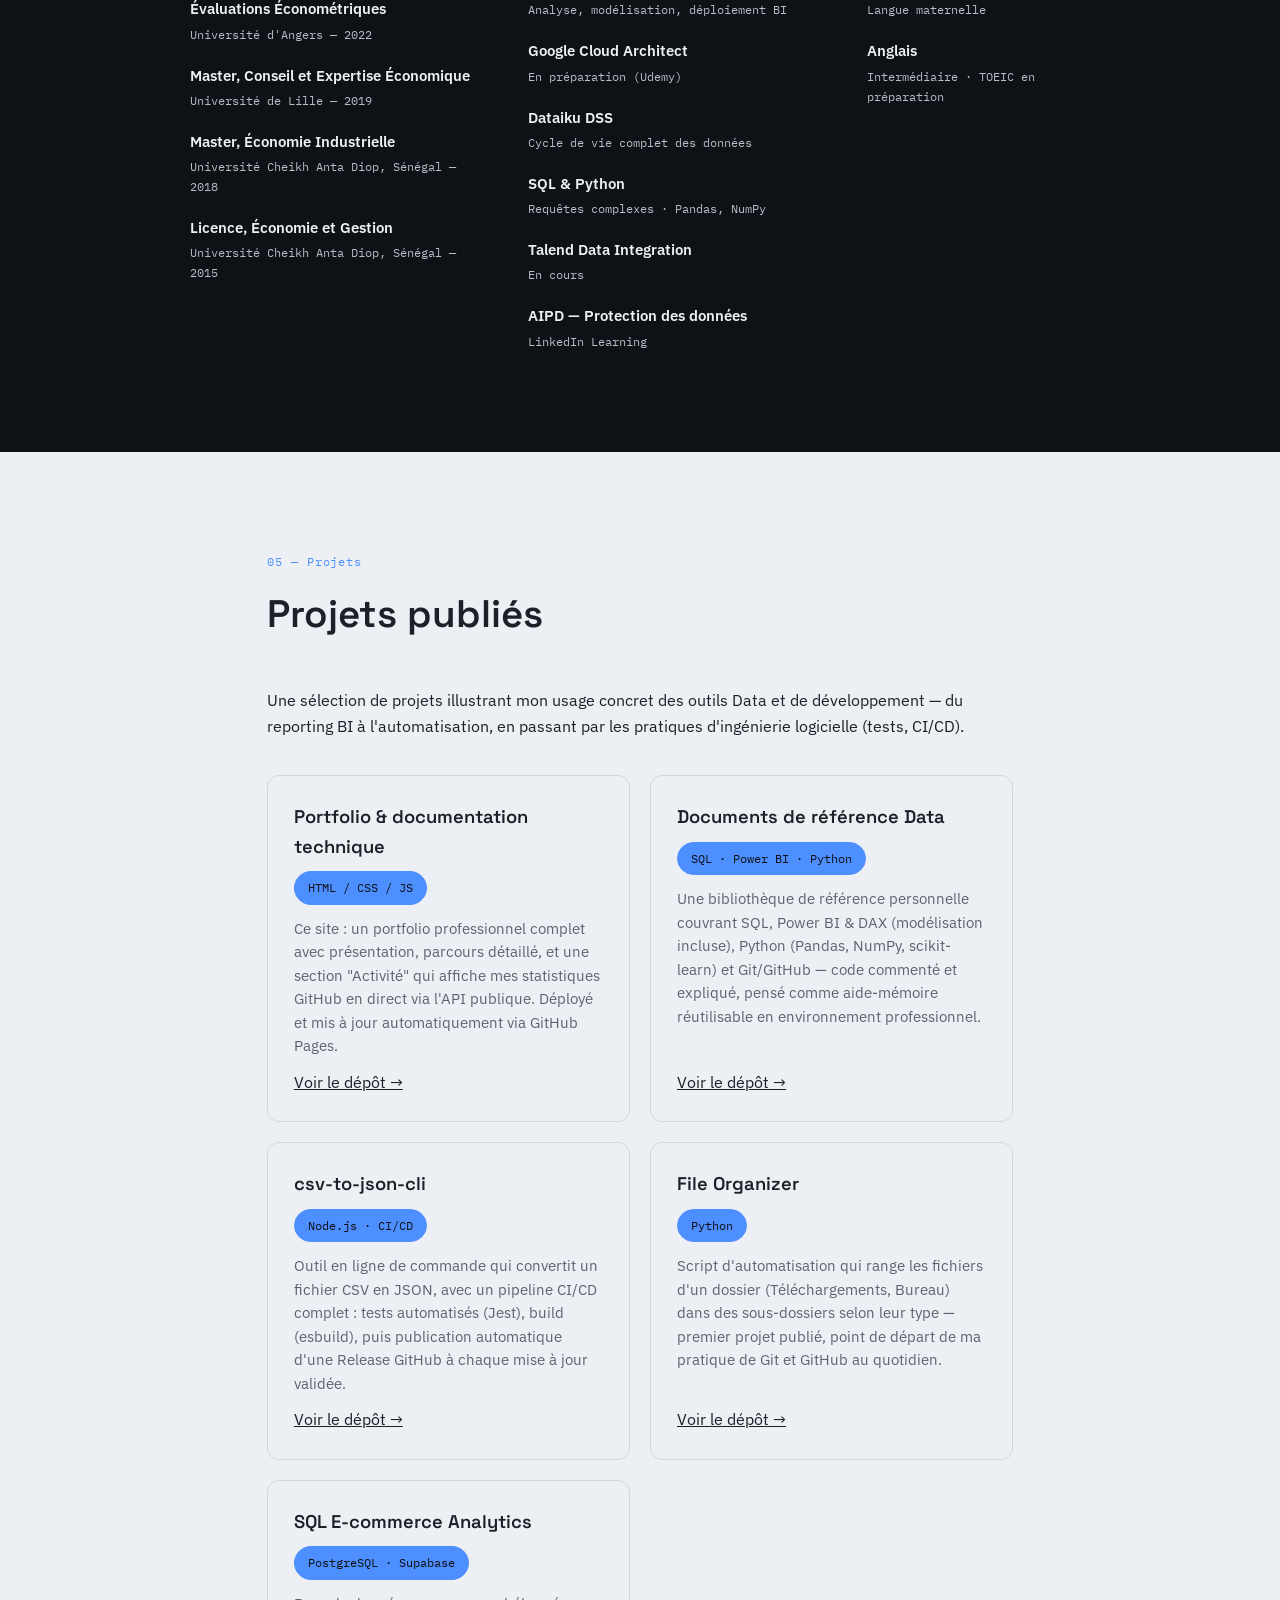
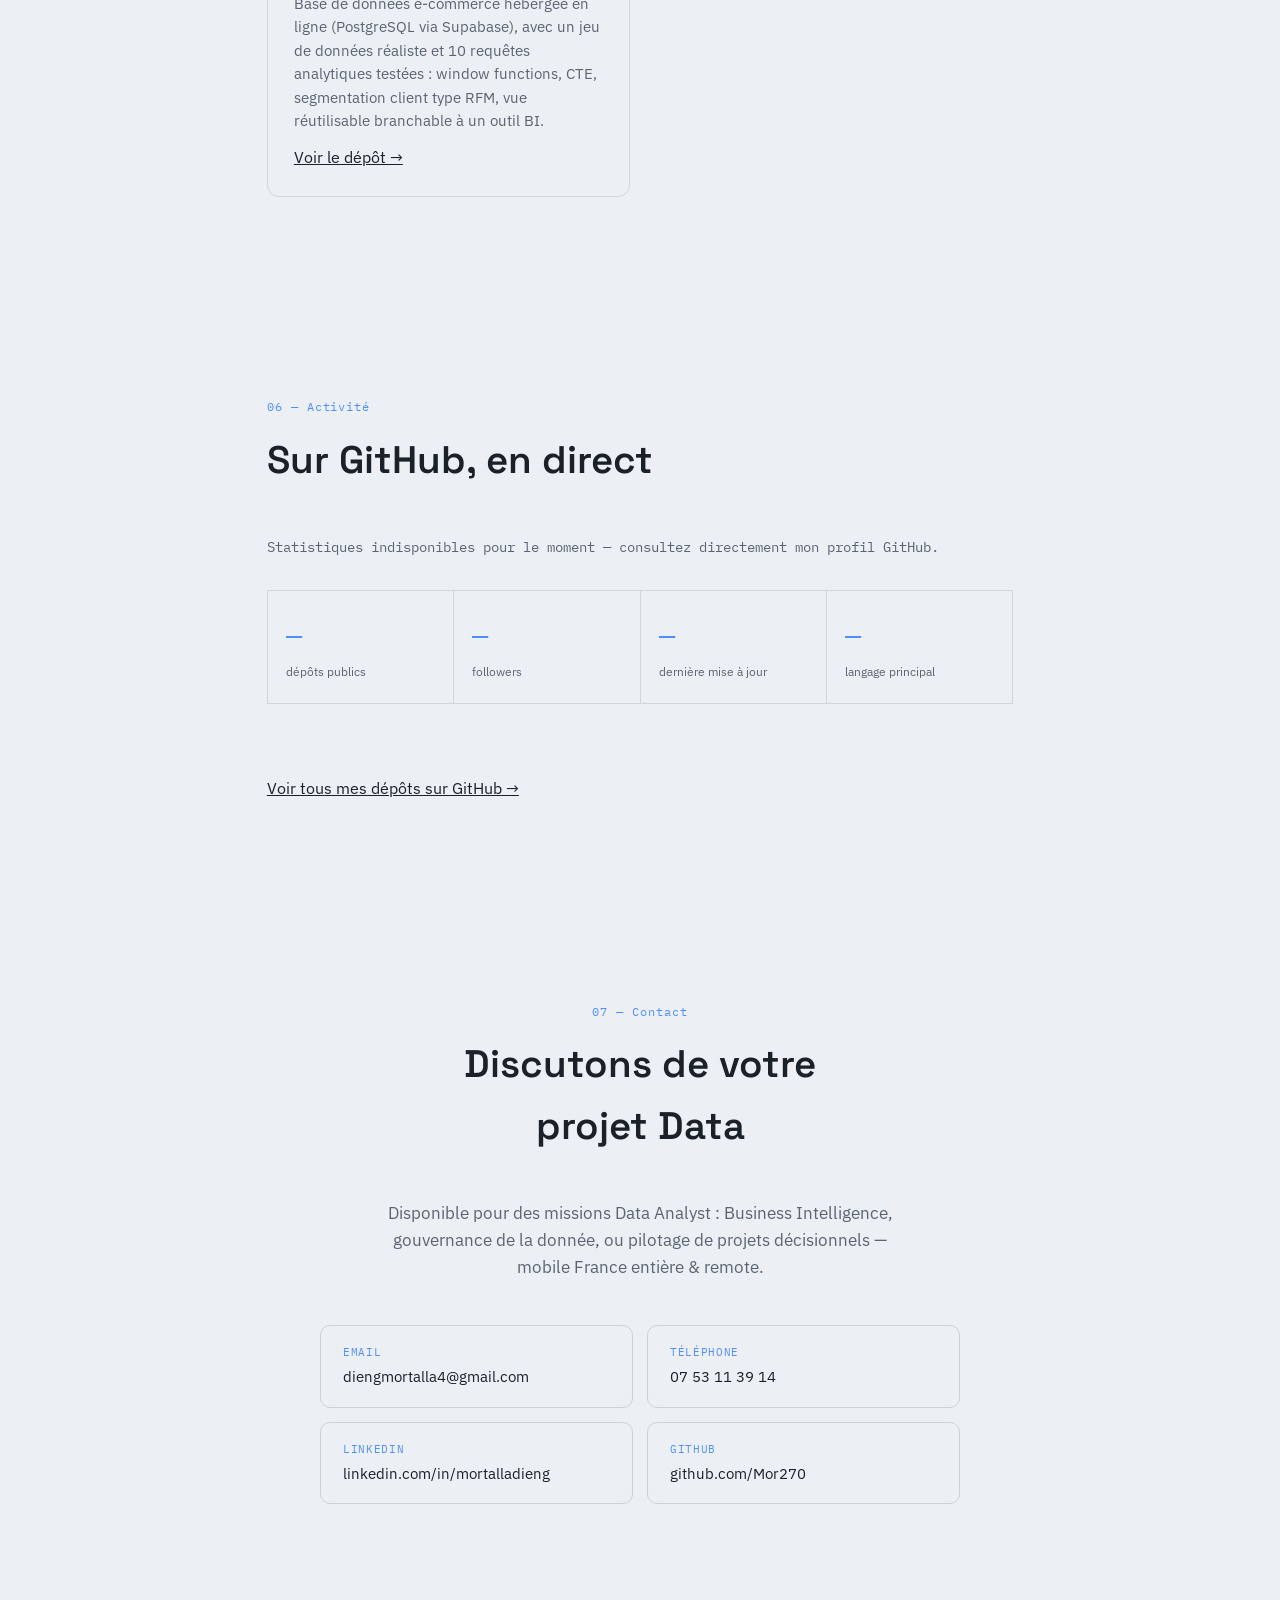
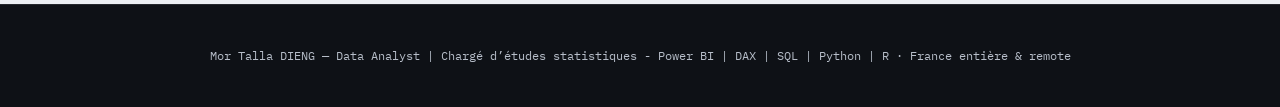
==== commit a047325a: "Update footer description for Mor Talla DIENG" ====
--- a/index.html
+++ b/index.html
@@ -351,7 +351,7 @@
 </main>
 
 <footer class="footer">
-  <p>Mor Talla DIENG — Data Analyst Confirmé · Power BI · France entière &amp; remote</p>
+  <p>Mor Talla DIENG — Data Analyst | Chargé d’études statistiques - Power BI | DAX | SQL | Python | R · France entière &amp; remote</p>
 </footer>
 
 <script src="script.js"></script>
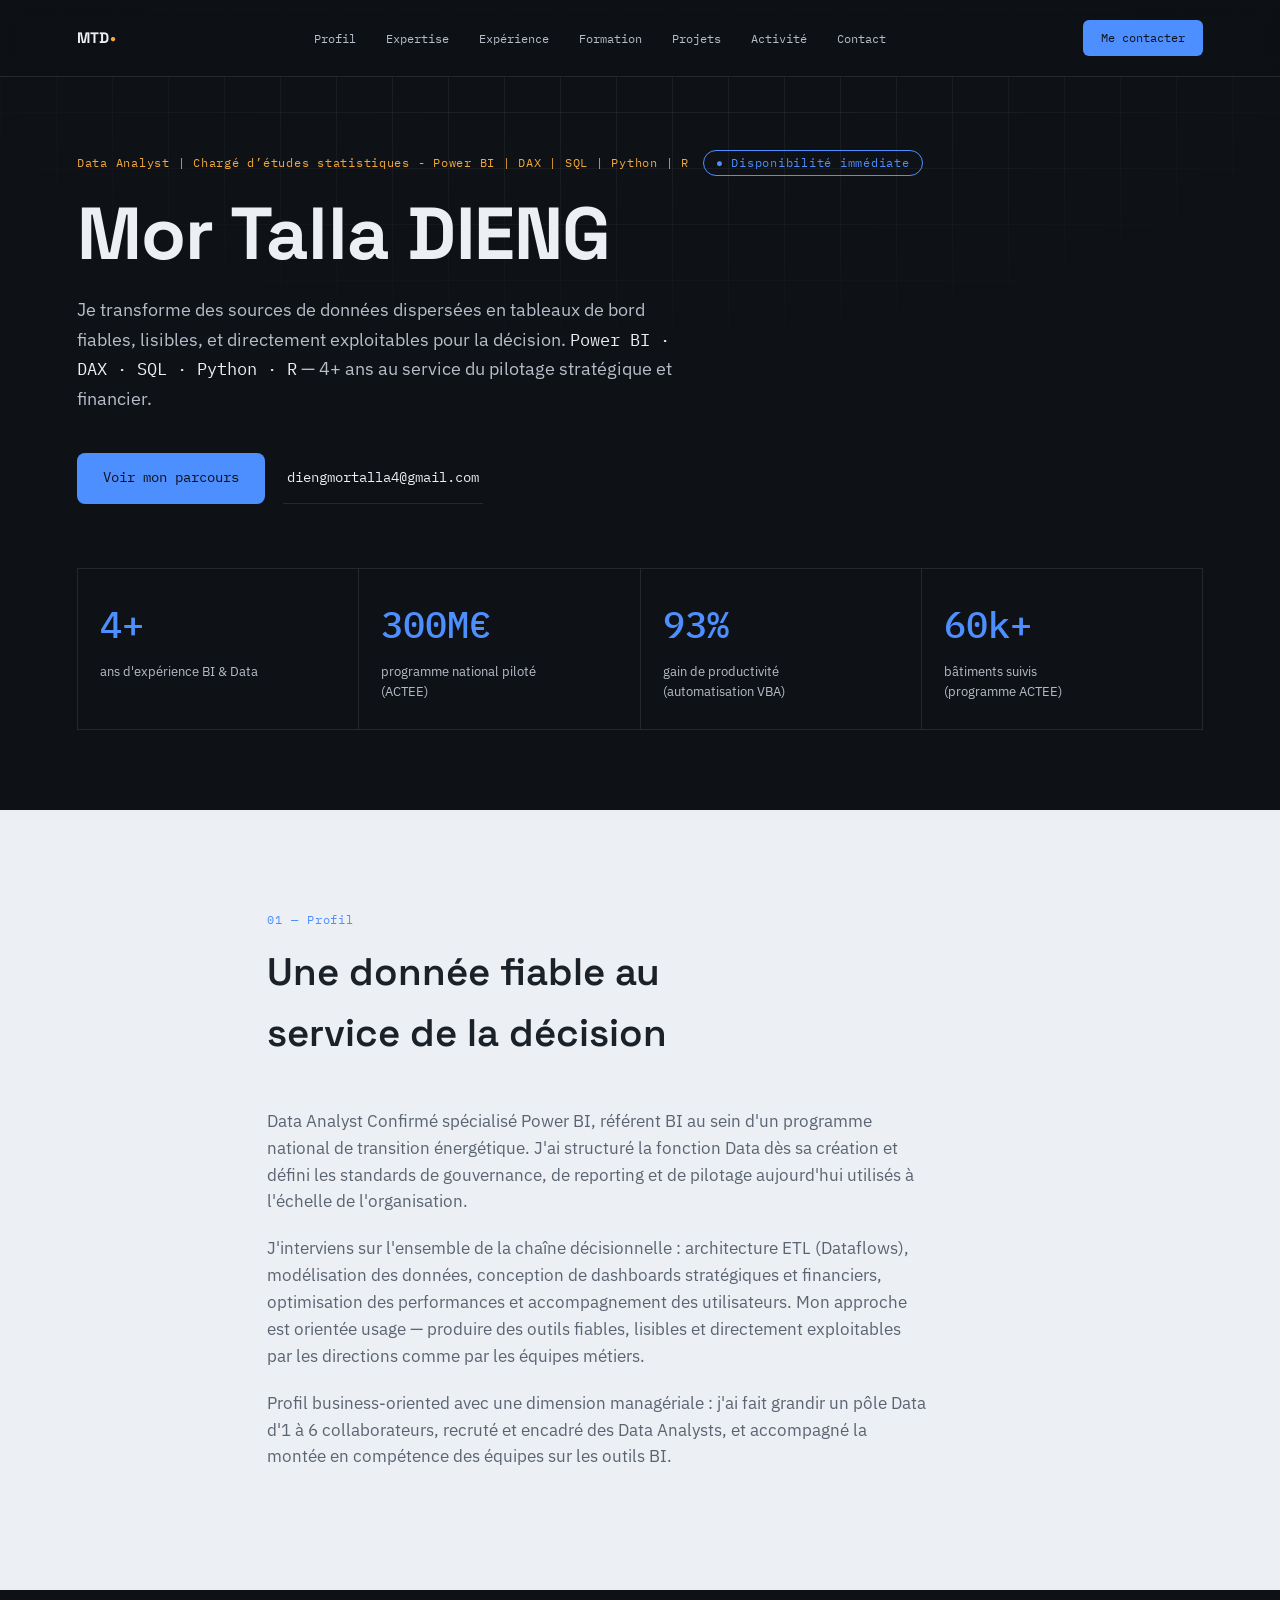
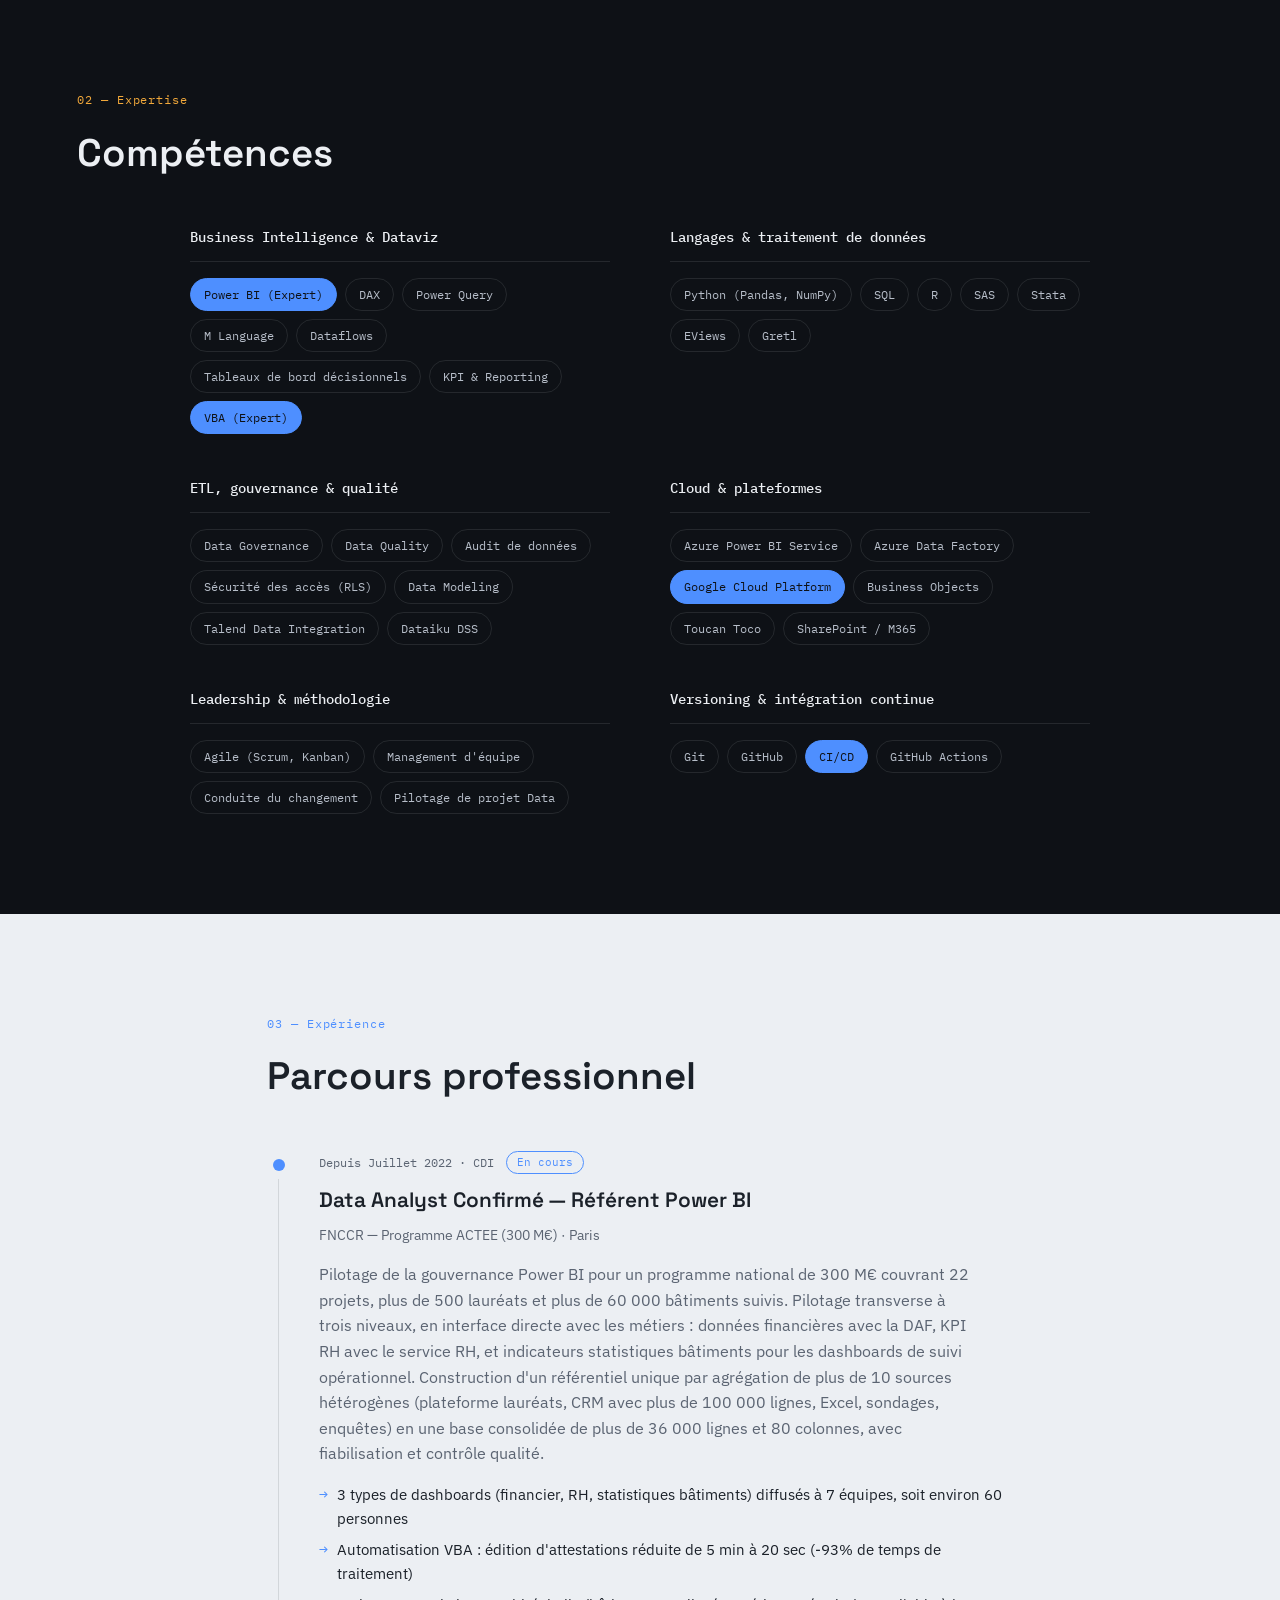
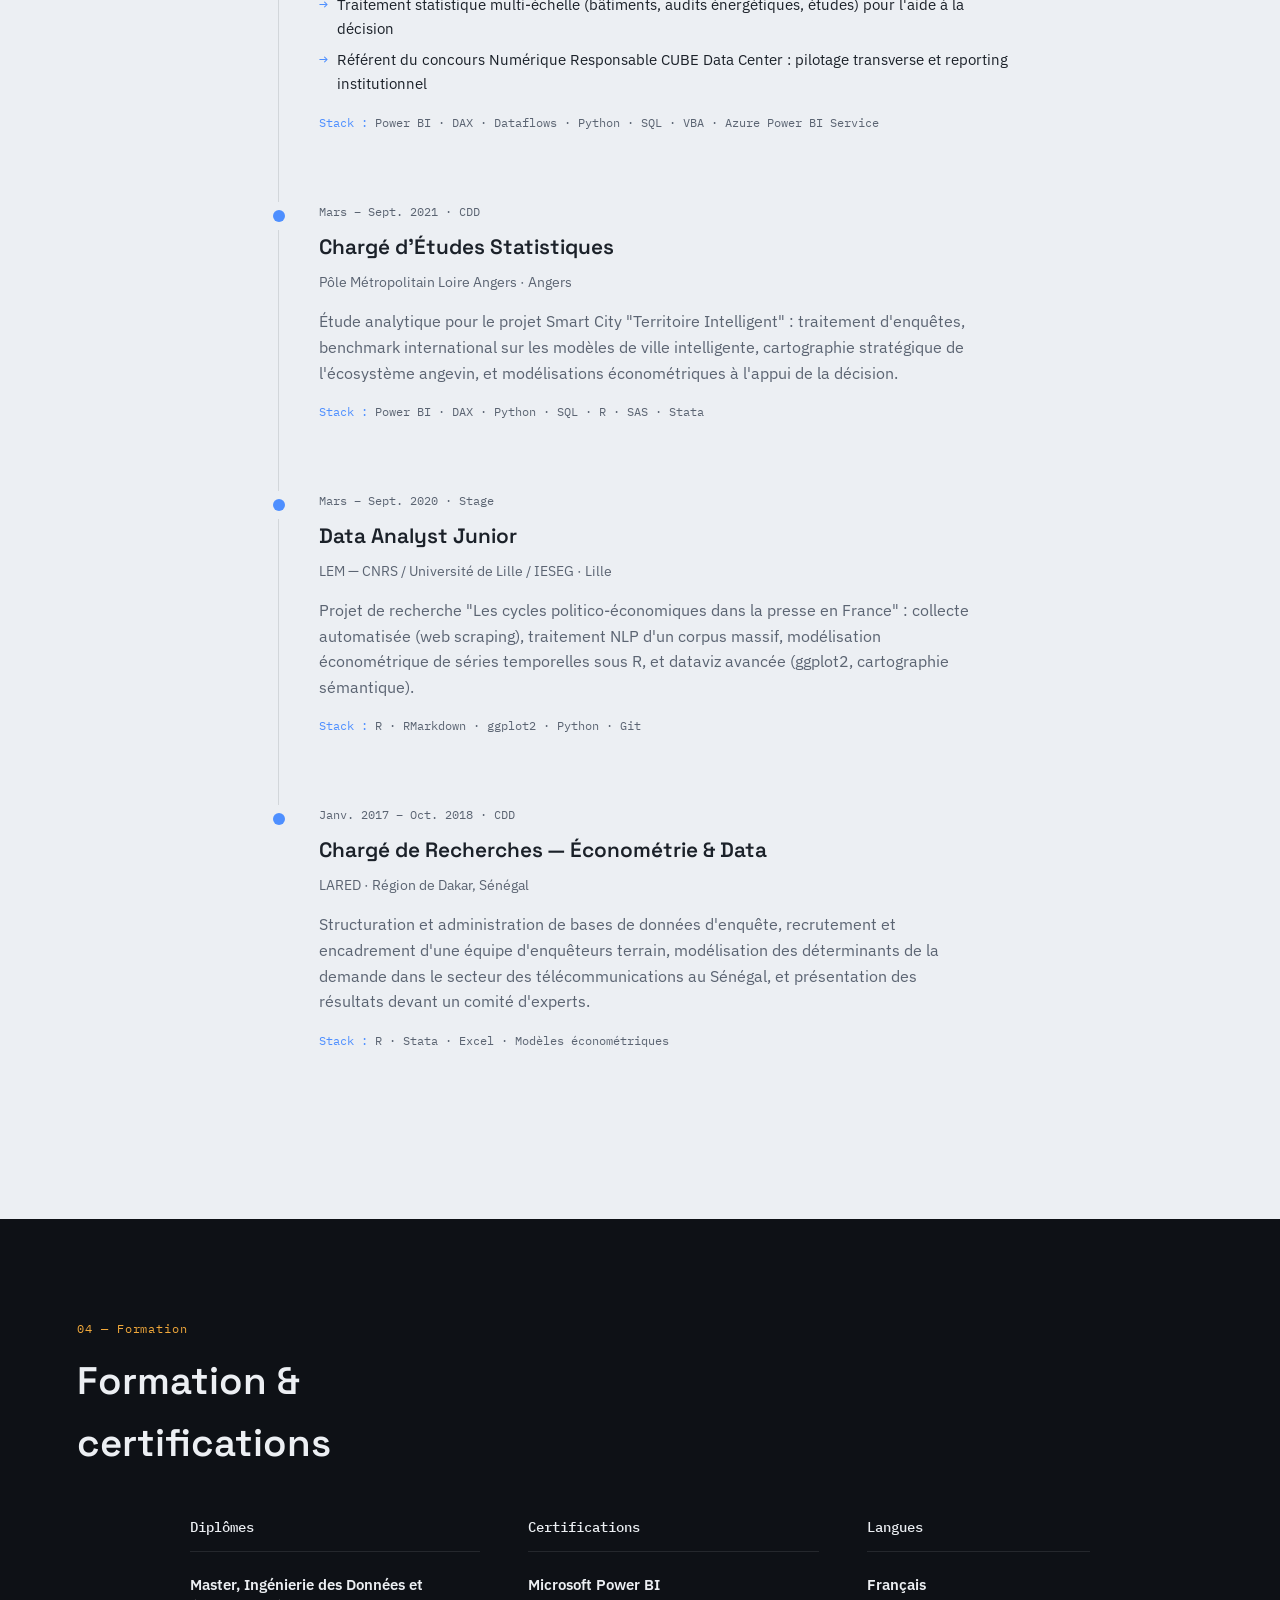
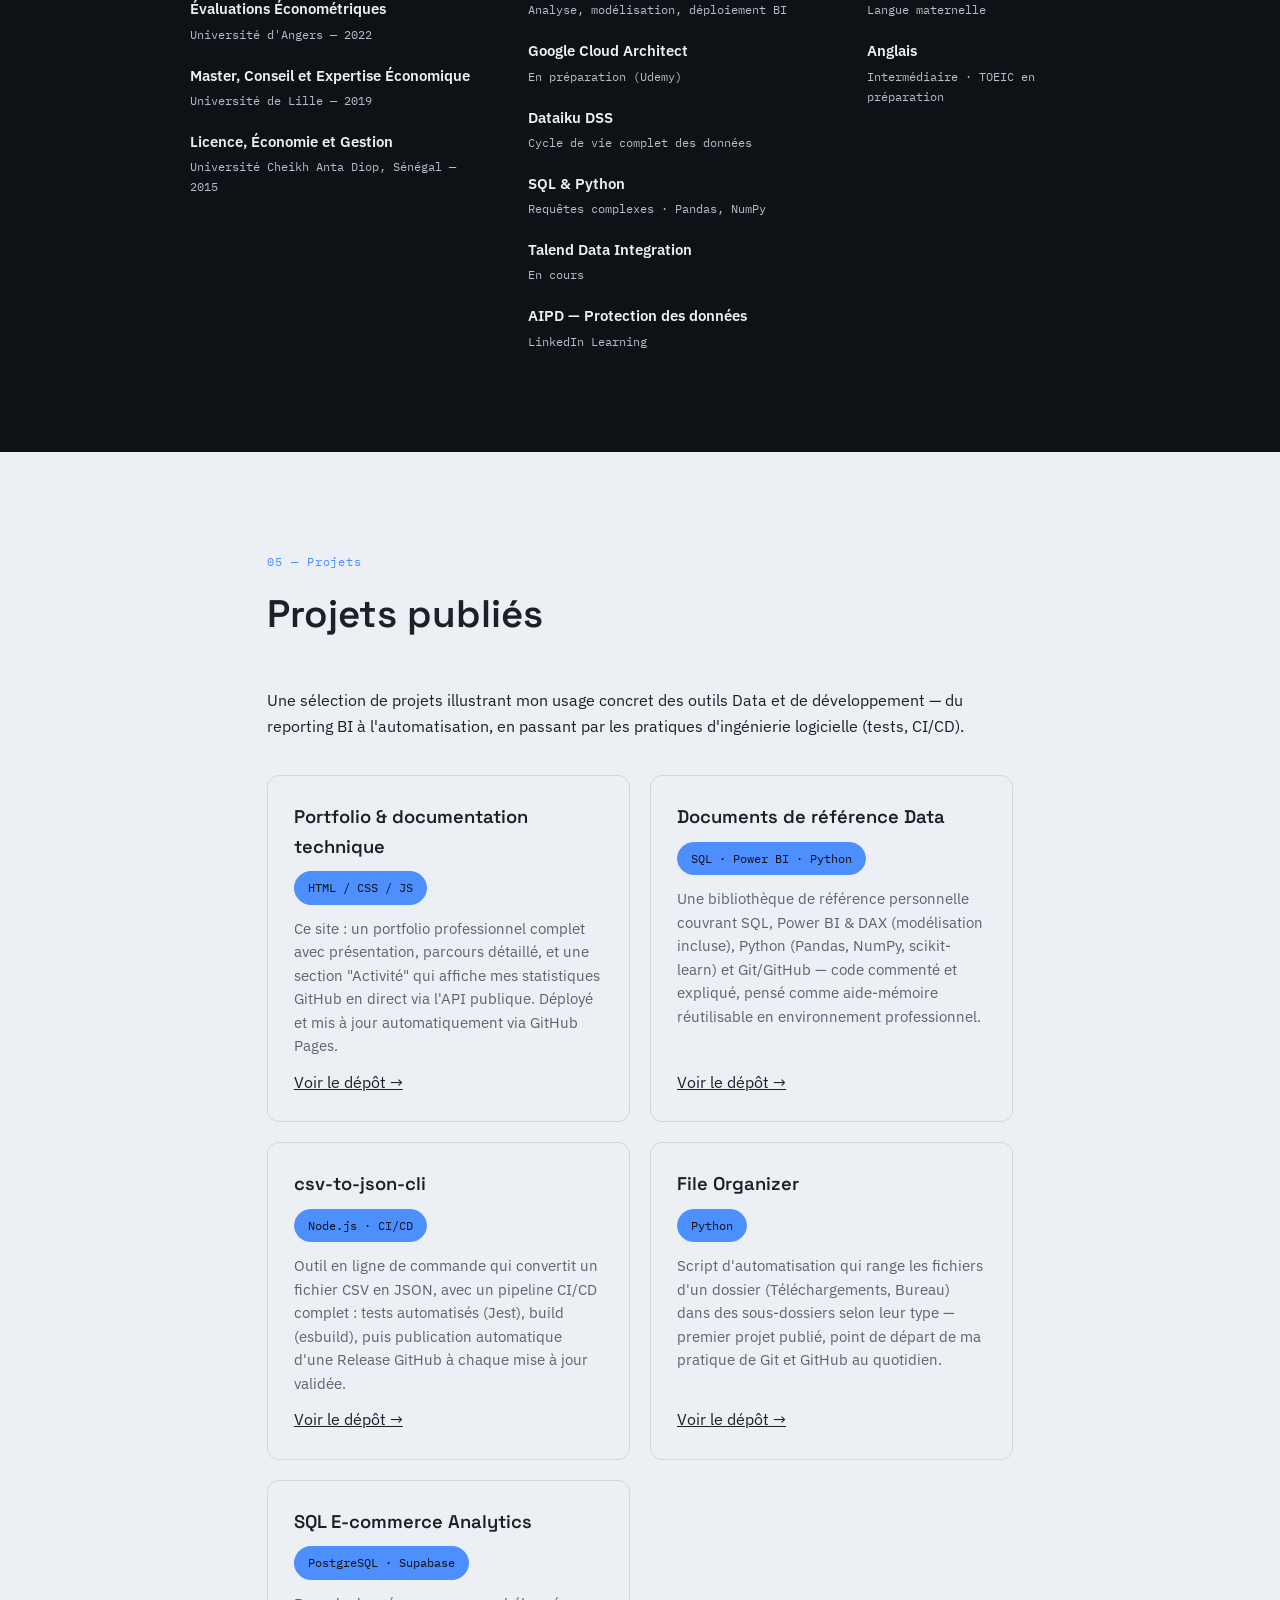
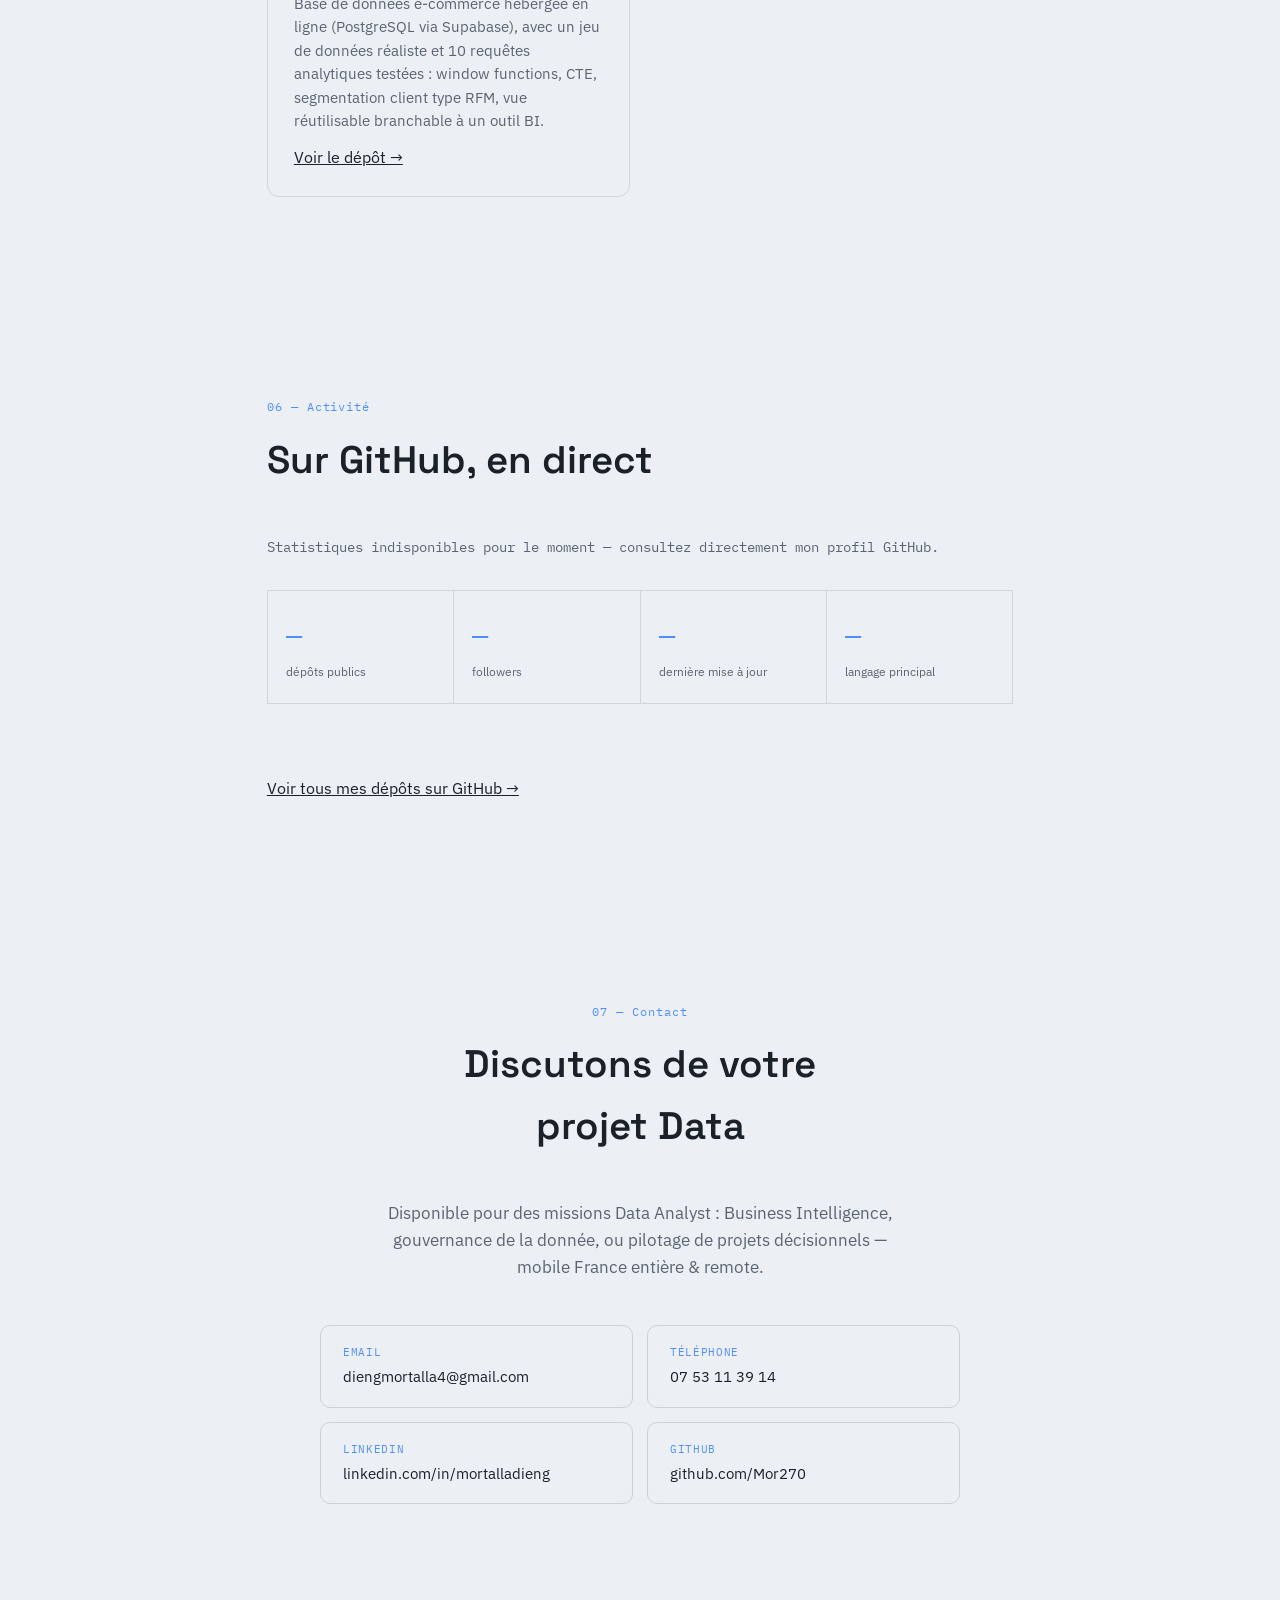
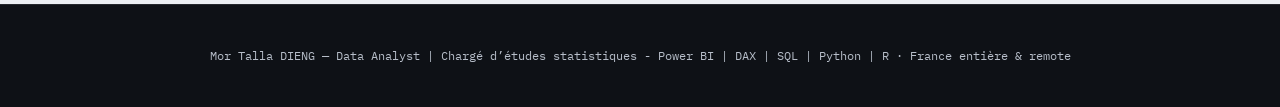
==== commit 959deef2: "Update index.html" ====
--- a/index.html
+++ b/index.html
@@ -215,7 +215,6 @@
       <ul class="formation-list">
         <li><strong>Master, Ingénierie des Données et Évaluations Économétriques</strong><span>Université d'Angers — 2022</span></li>
         <li><strong>Master, Conseil et Expertise Économique</strong><span>Université de Lille — 2019</span></li>
-        <li><strong>Master, Économie Industrielle</strong><span>Université Cheikh Anta Diop, Sénégal — 2018</span></li>
         <li><strong>Licence, Économie et Gestion</strong><span>Université Cheikh Anta Diop, Sénégal — 2015</span></li>
       </ul>
     </div>
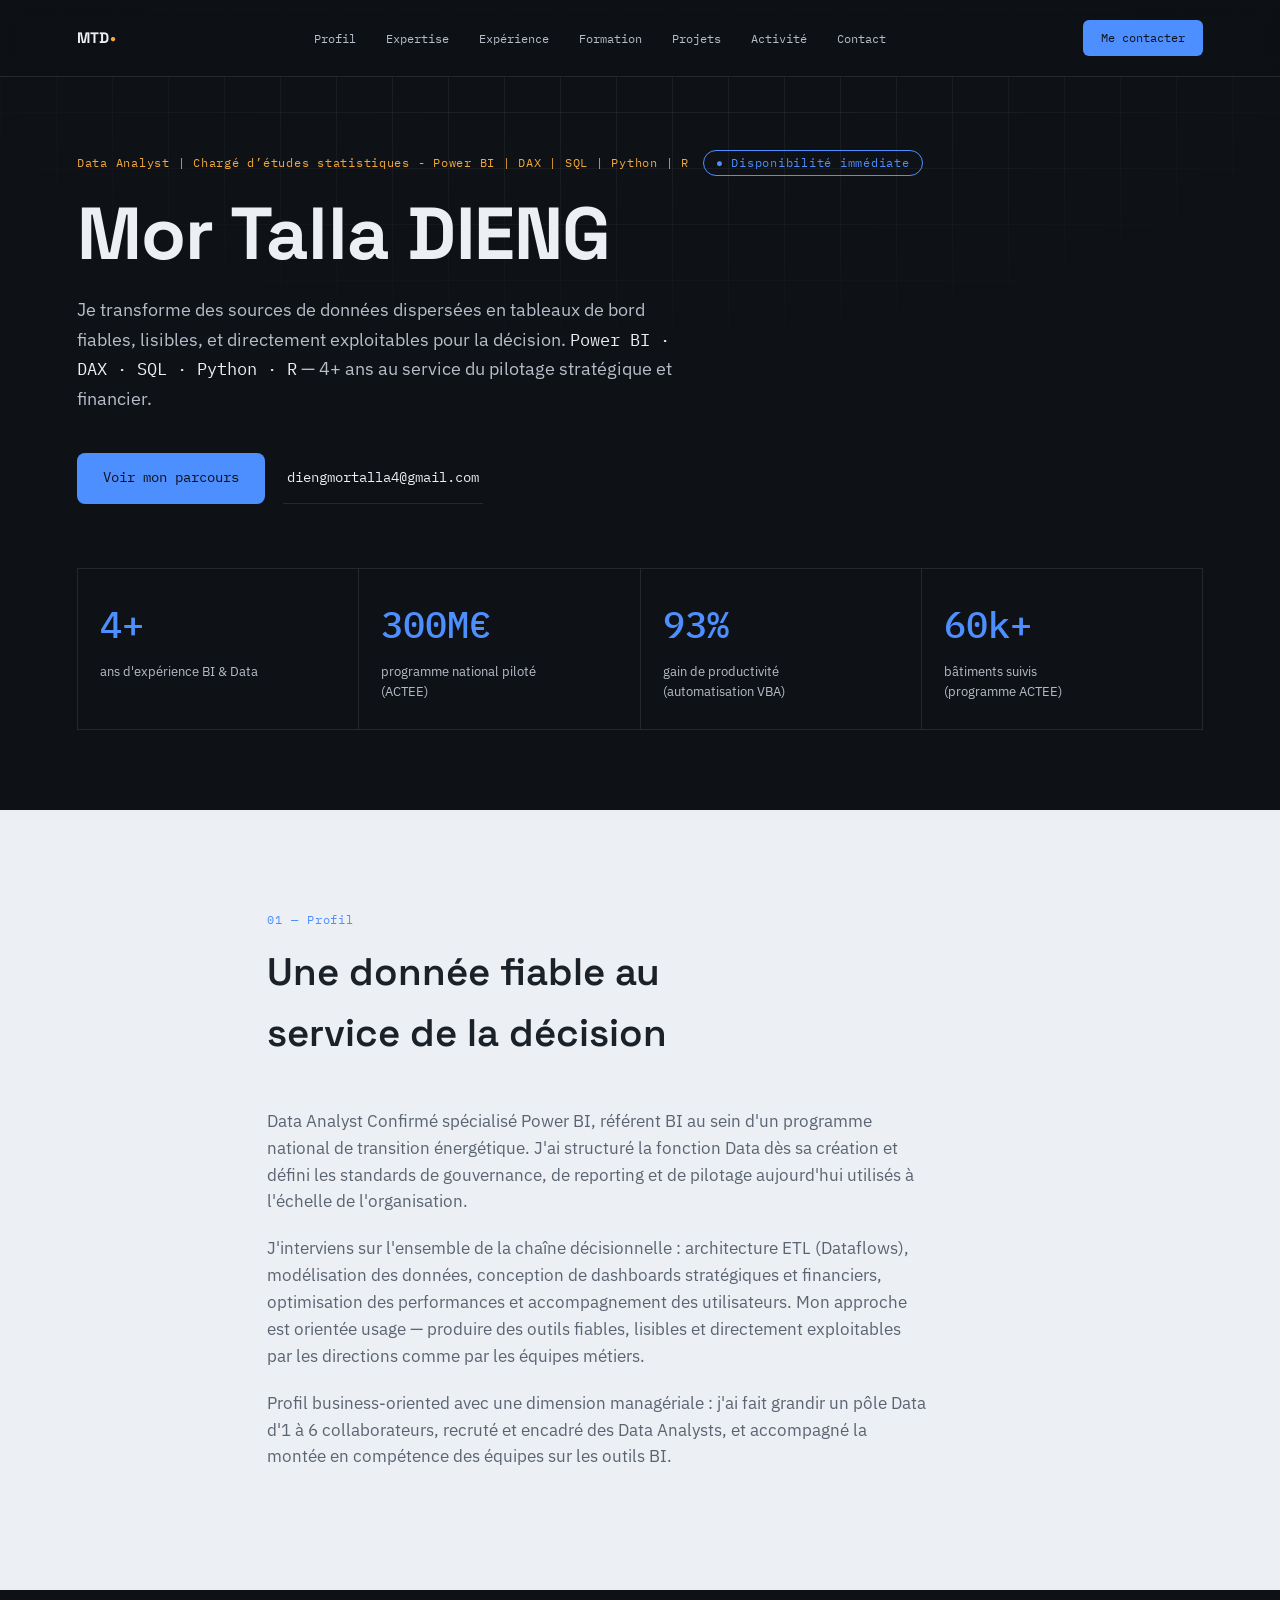
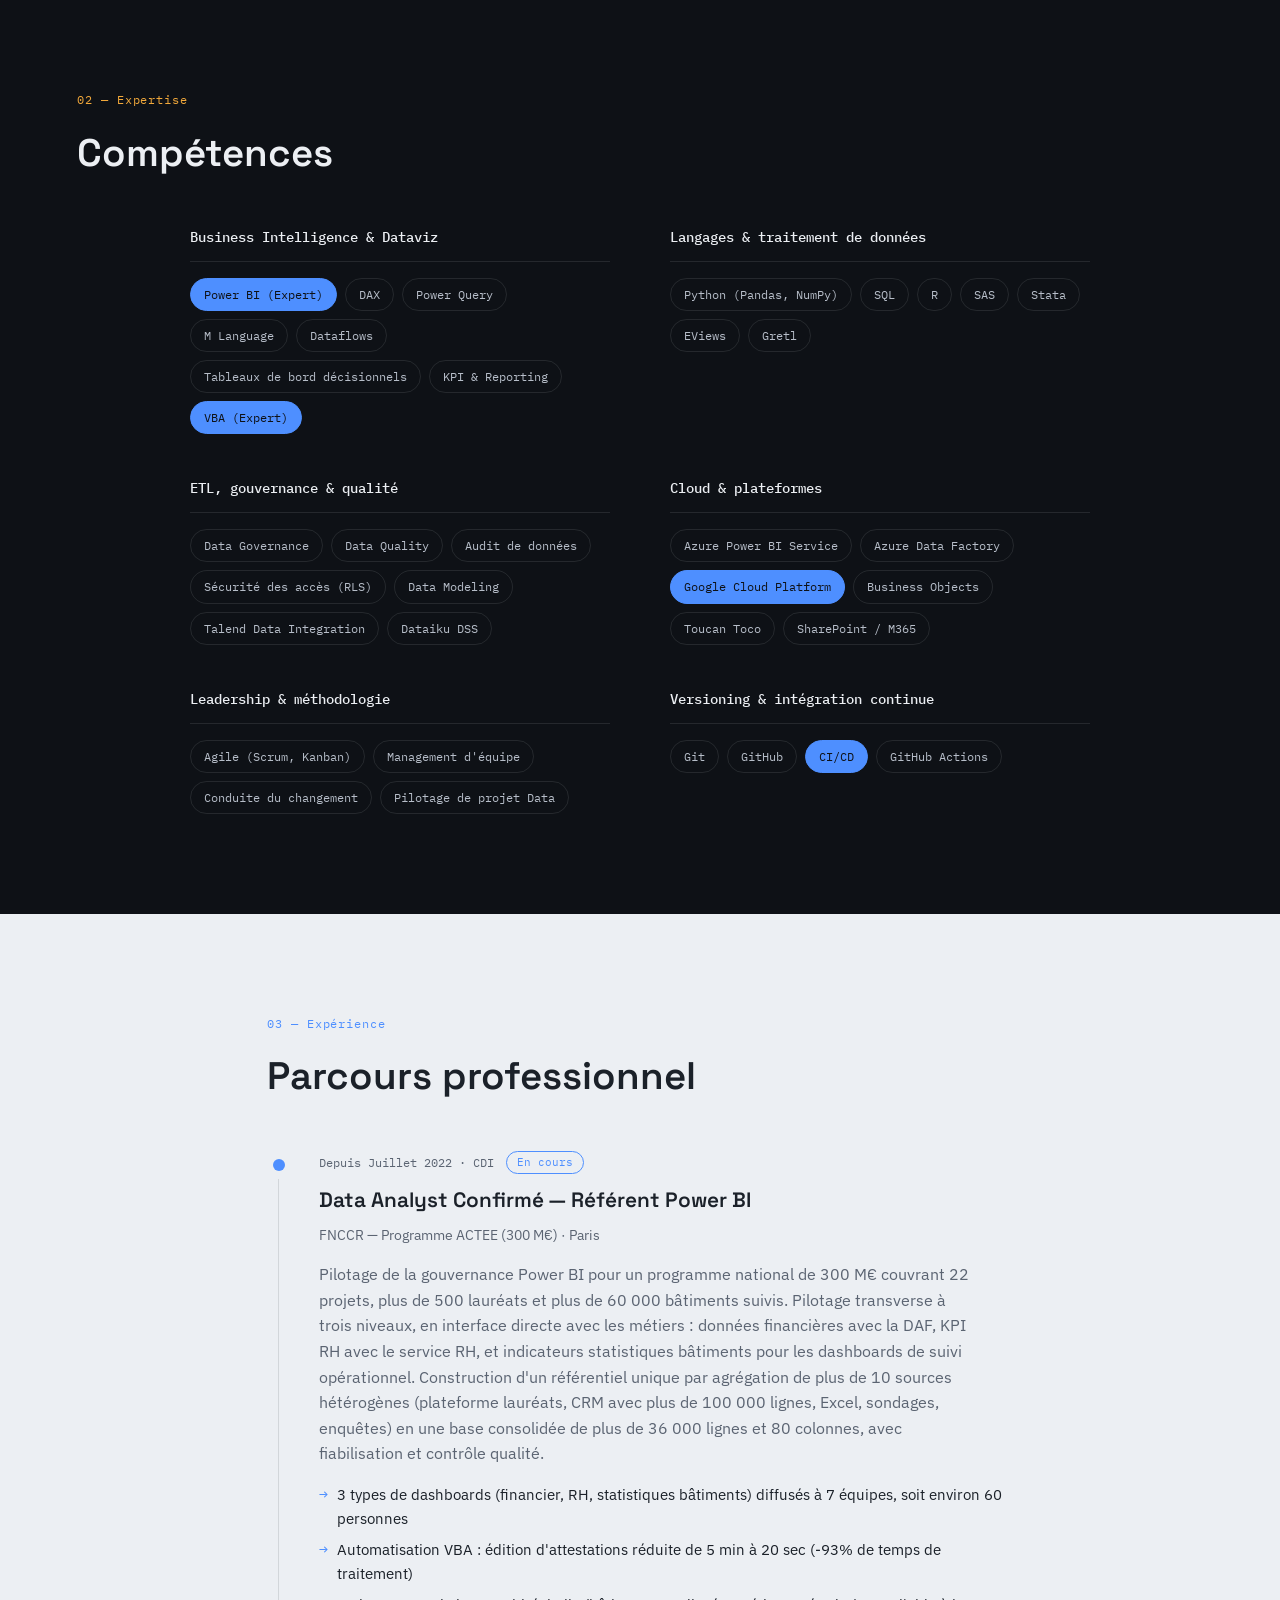
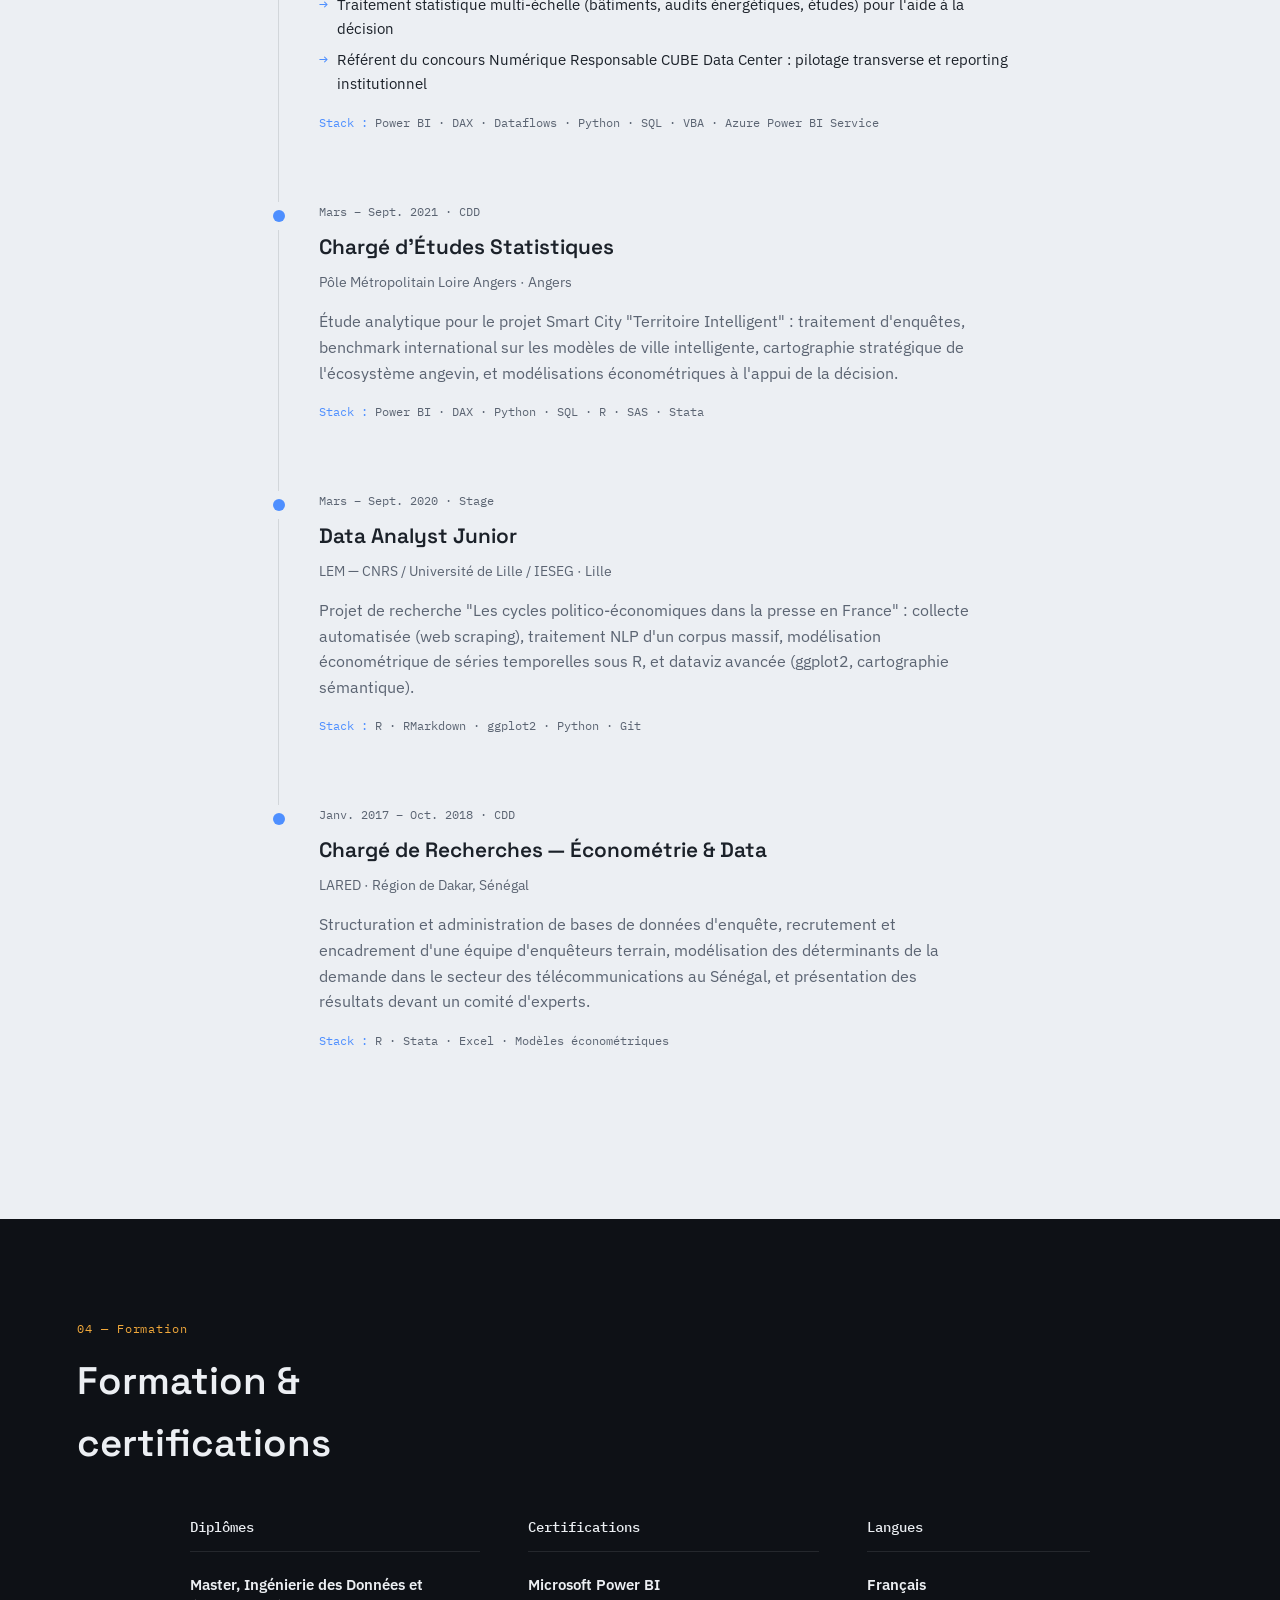
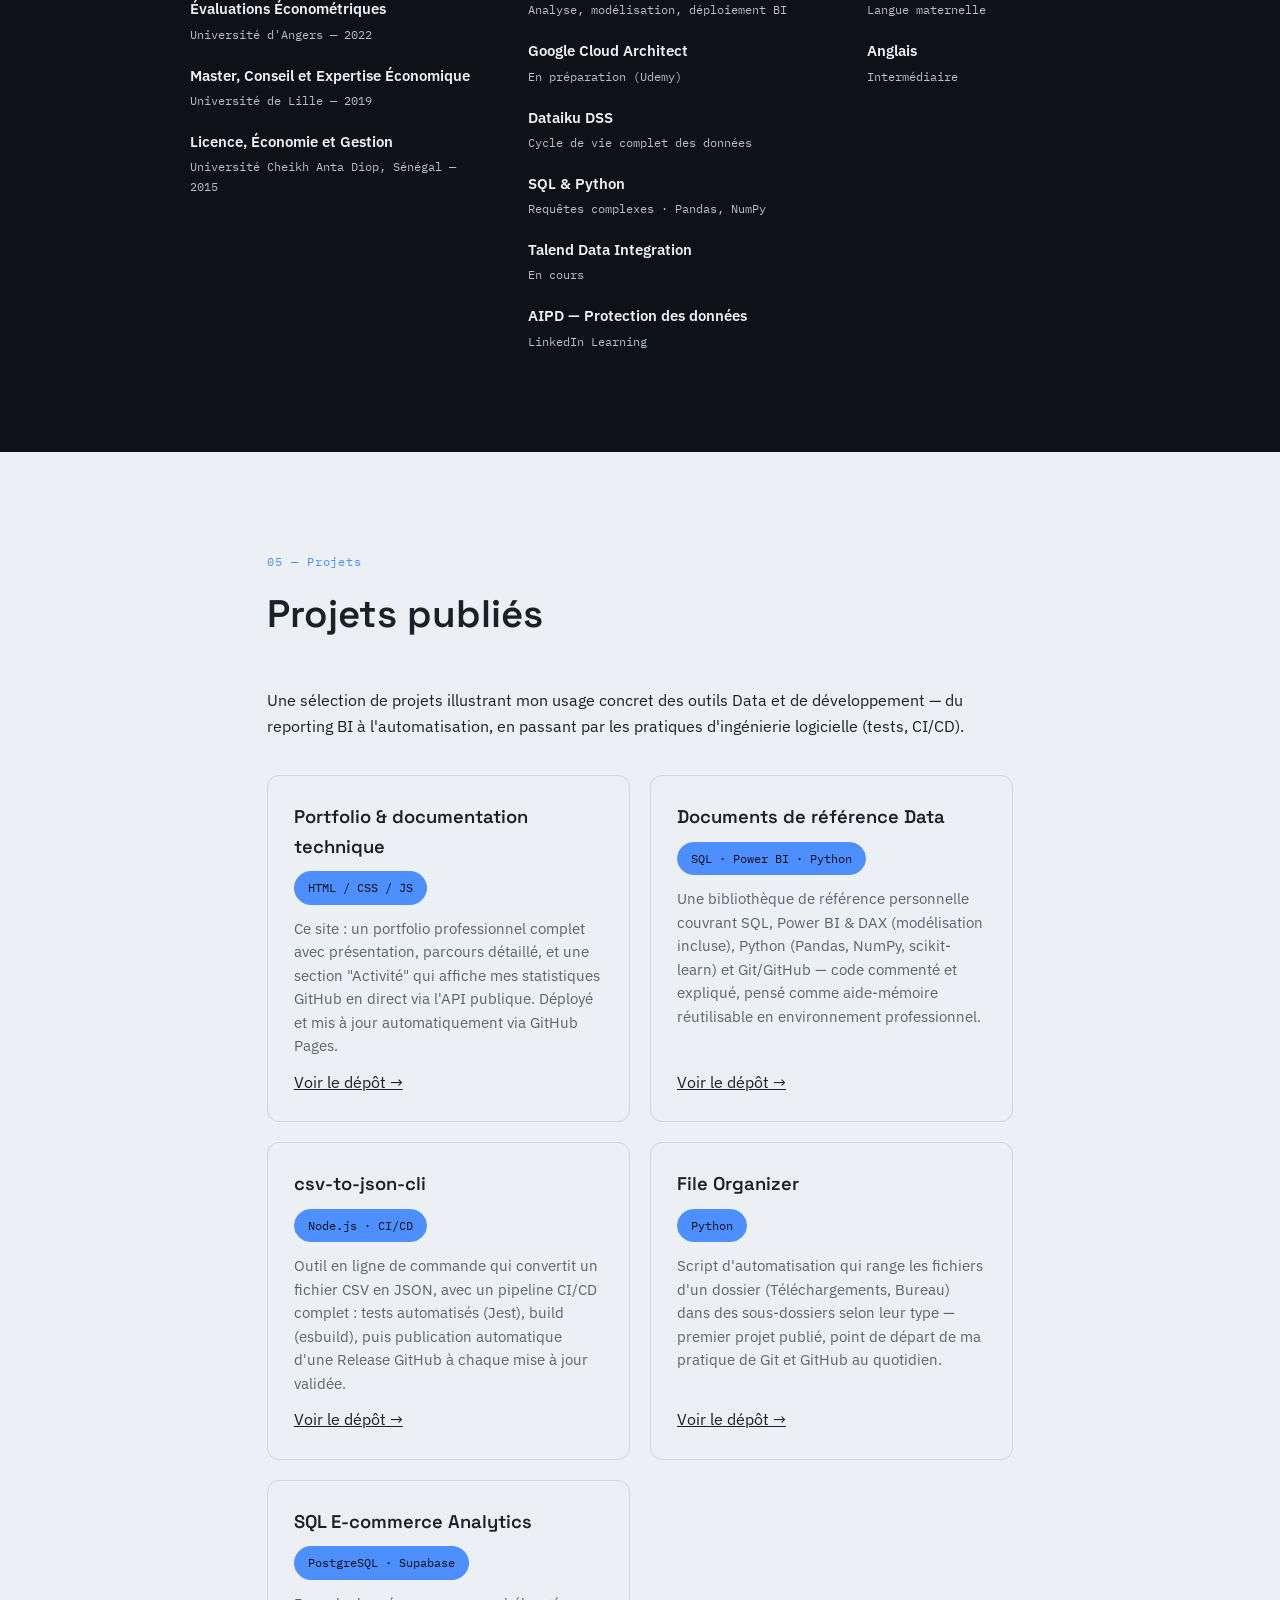
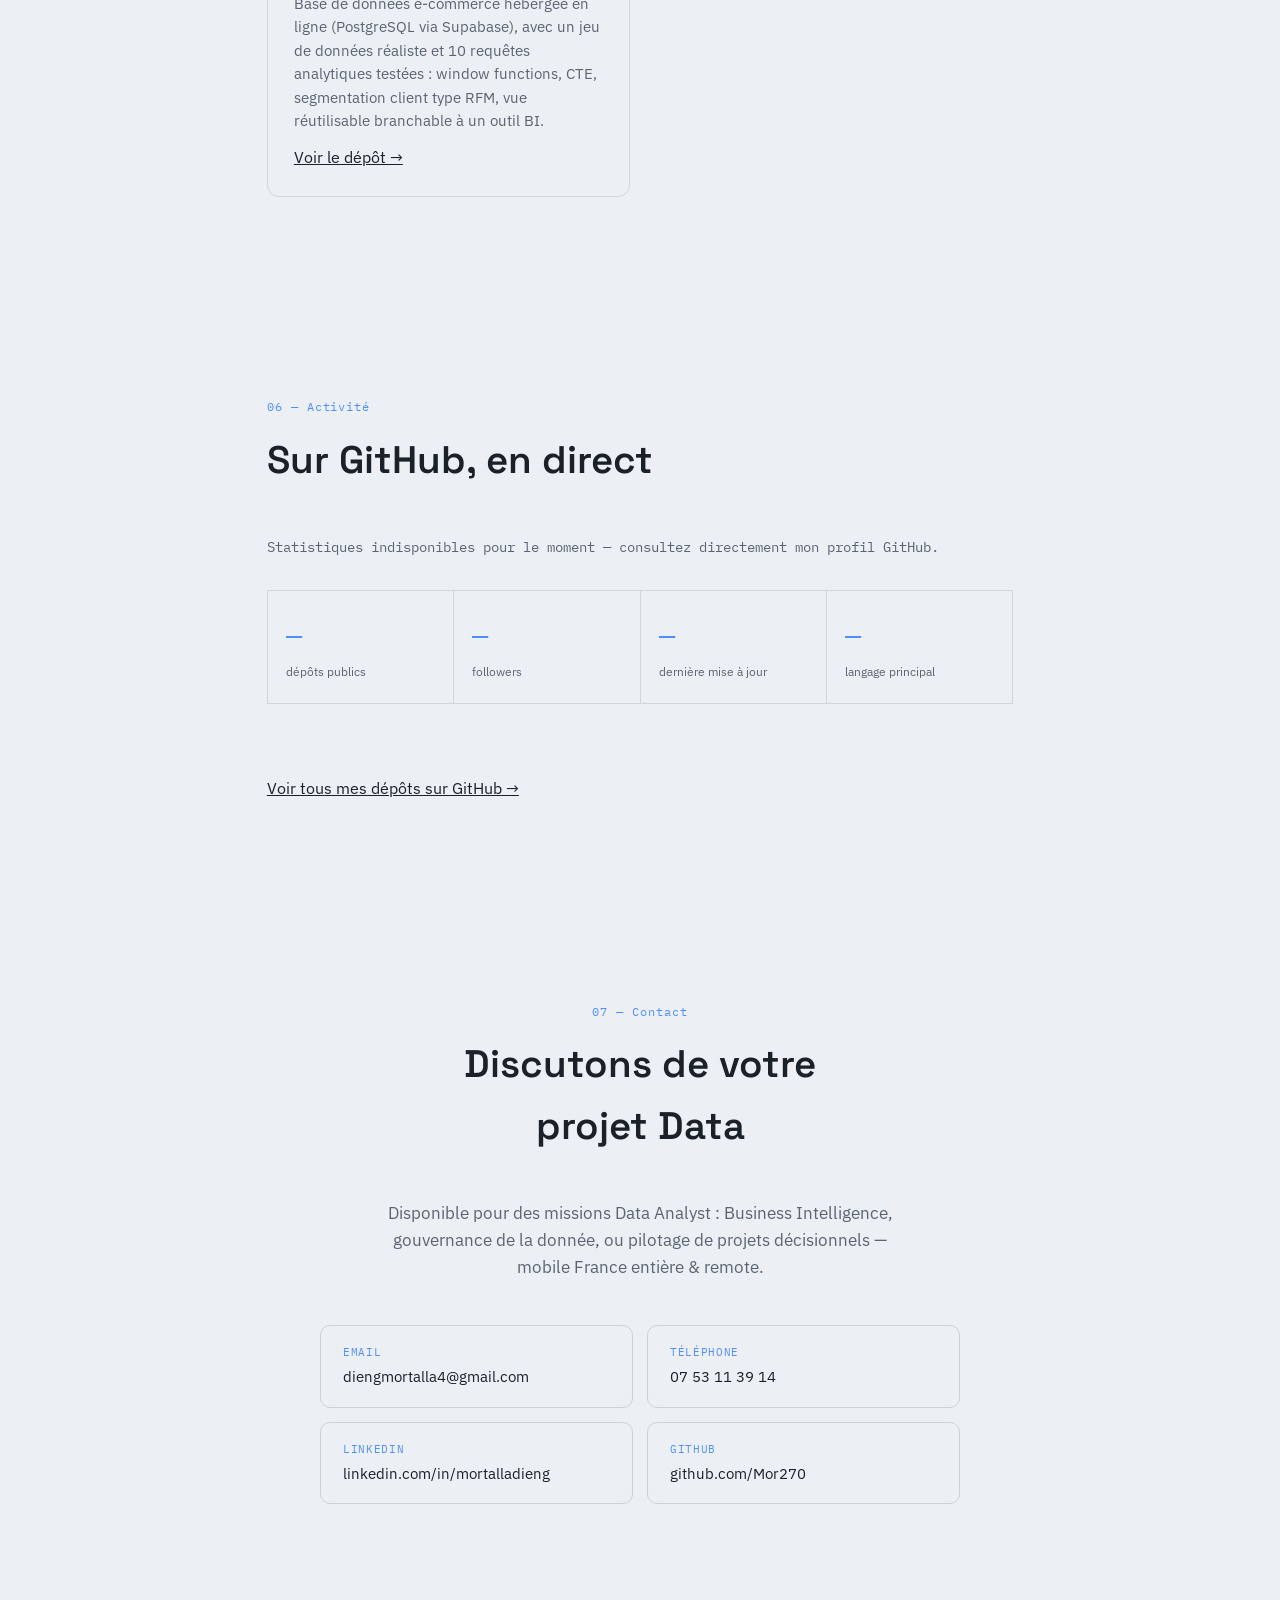
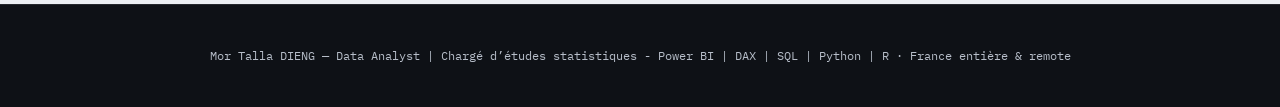
==== commit c0767520: "Update English proficiency description Removed the note about TOEIC preparation from English profici" ====
--- a/index.html
+++ b/index.html
@@ -233,7 +233,7 @@
       <h3 class="formation-heading">Langues</h3>
       <ul class="formation-list">
         <li><strong>Français</strong><span>Langue maternelle</span></li>
-        <li><strong>Anglais</strong><span>Intermédiaire · TOEIC en préparation</span></li>
+        <li><strong>Anglais</strong><span>Intermédiaire </span></li>
       </ul>
     </div>
   </div>
